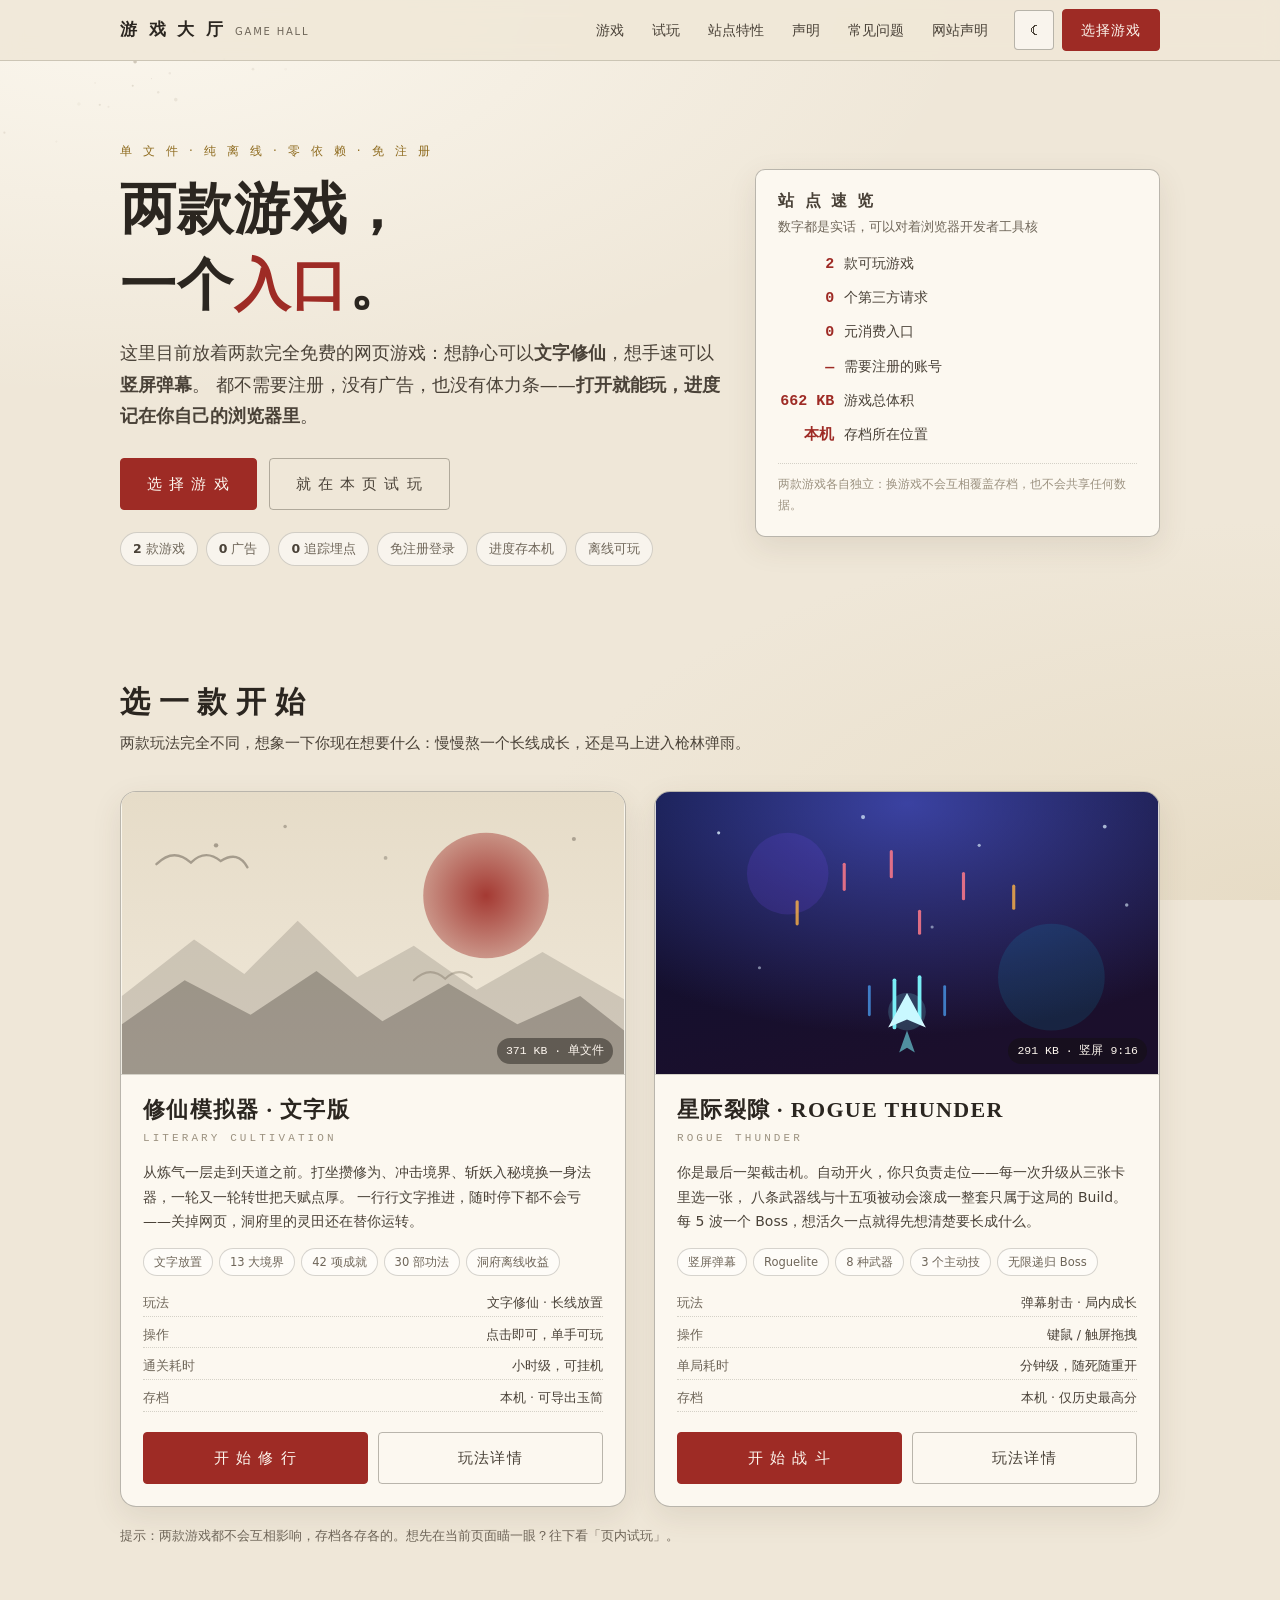
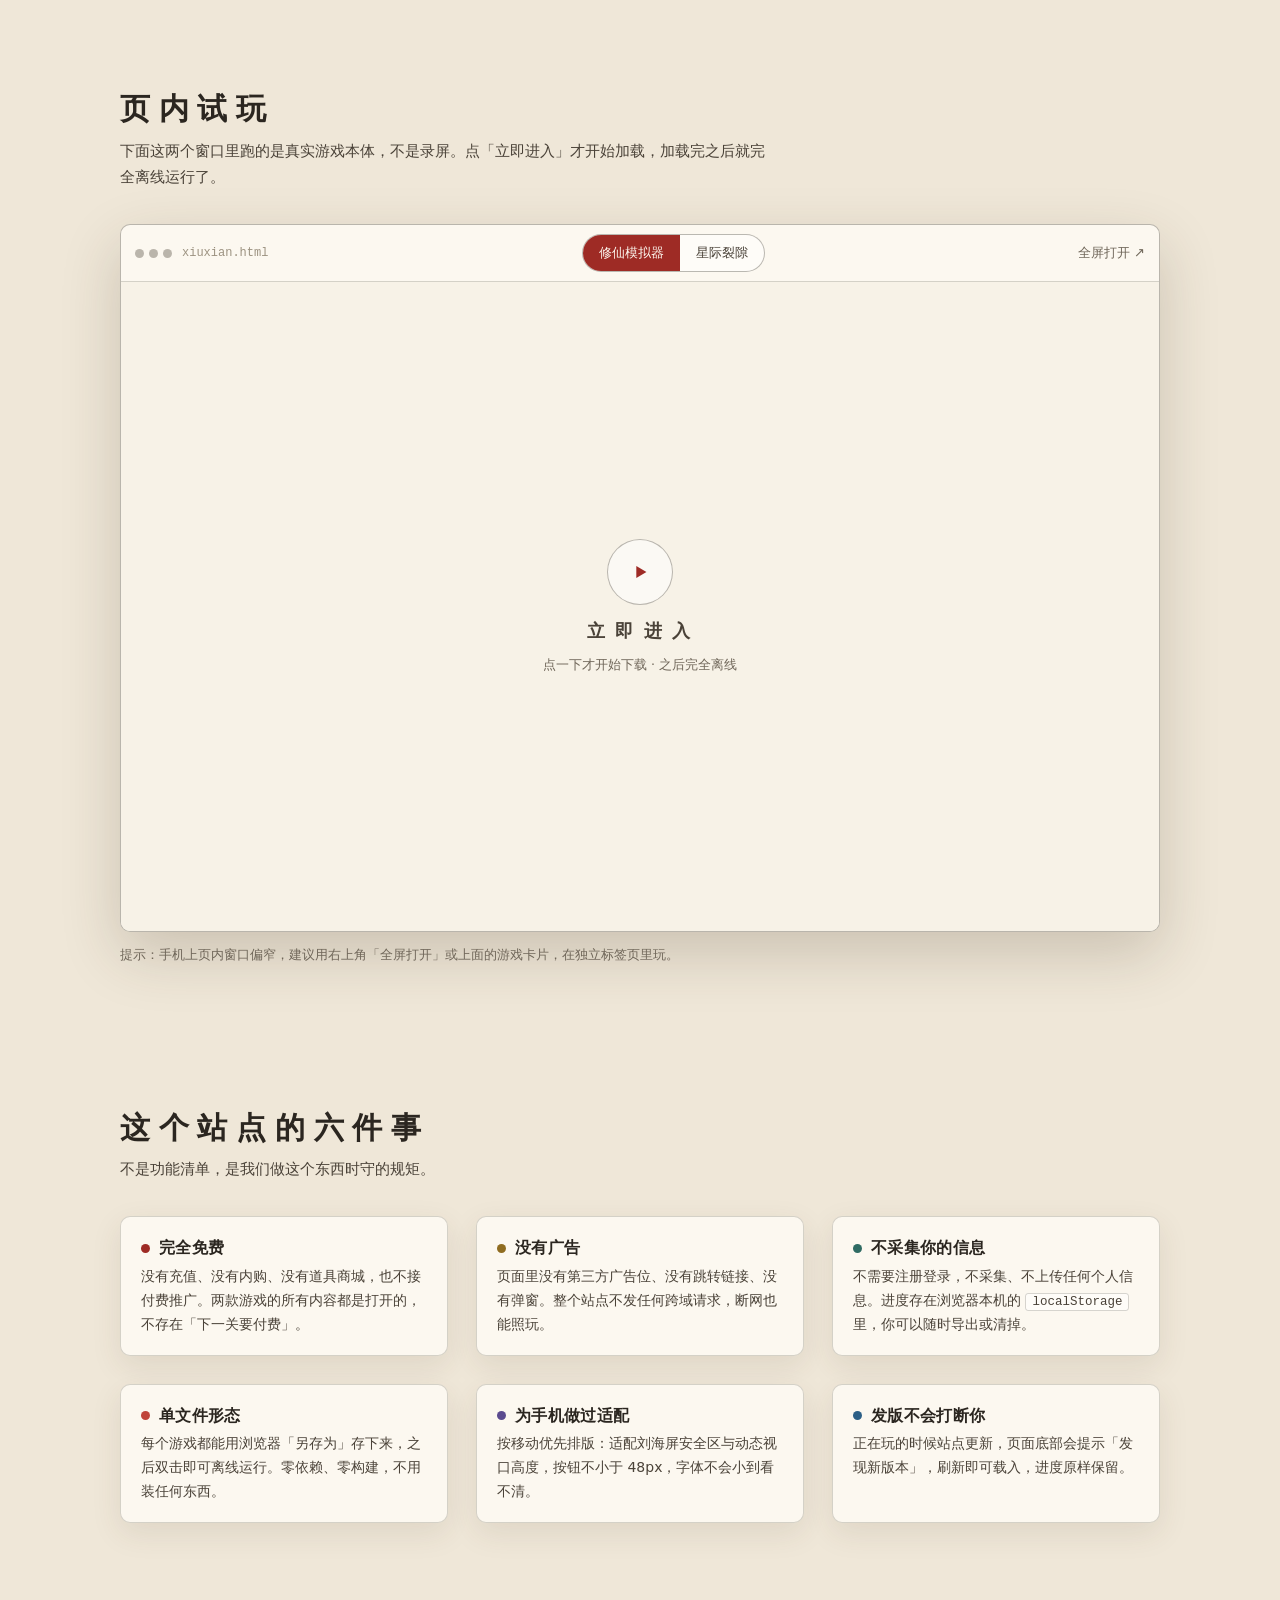
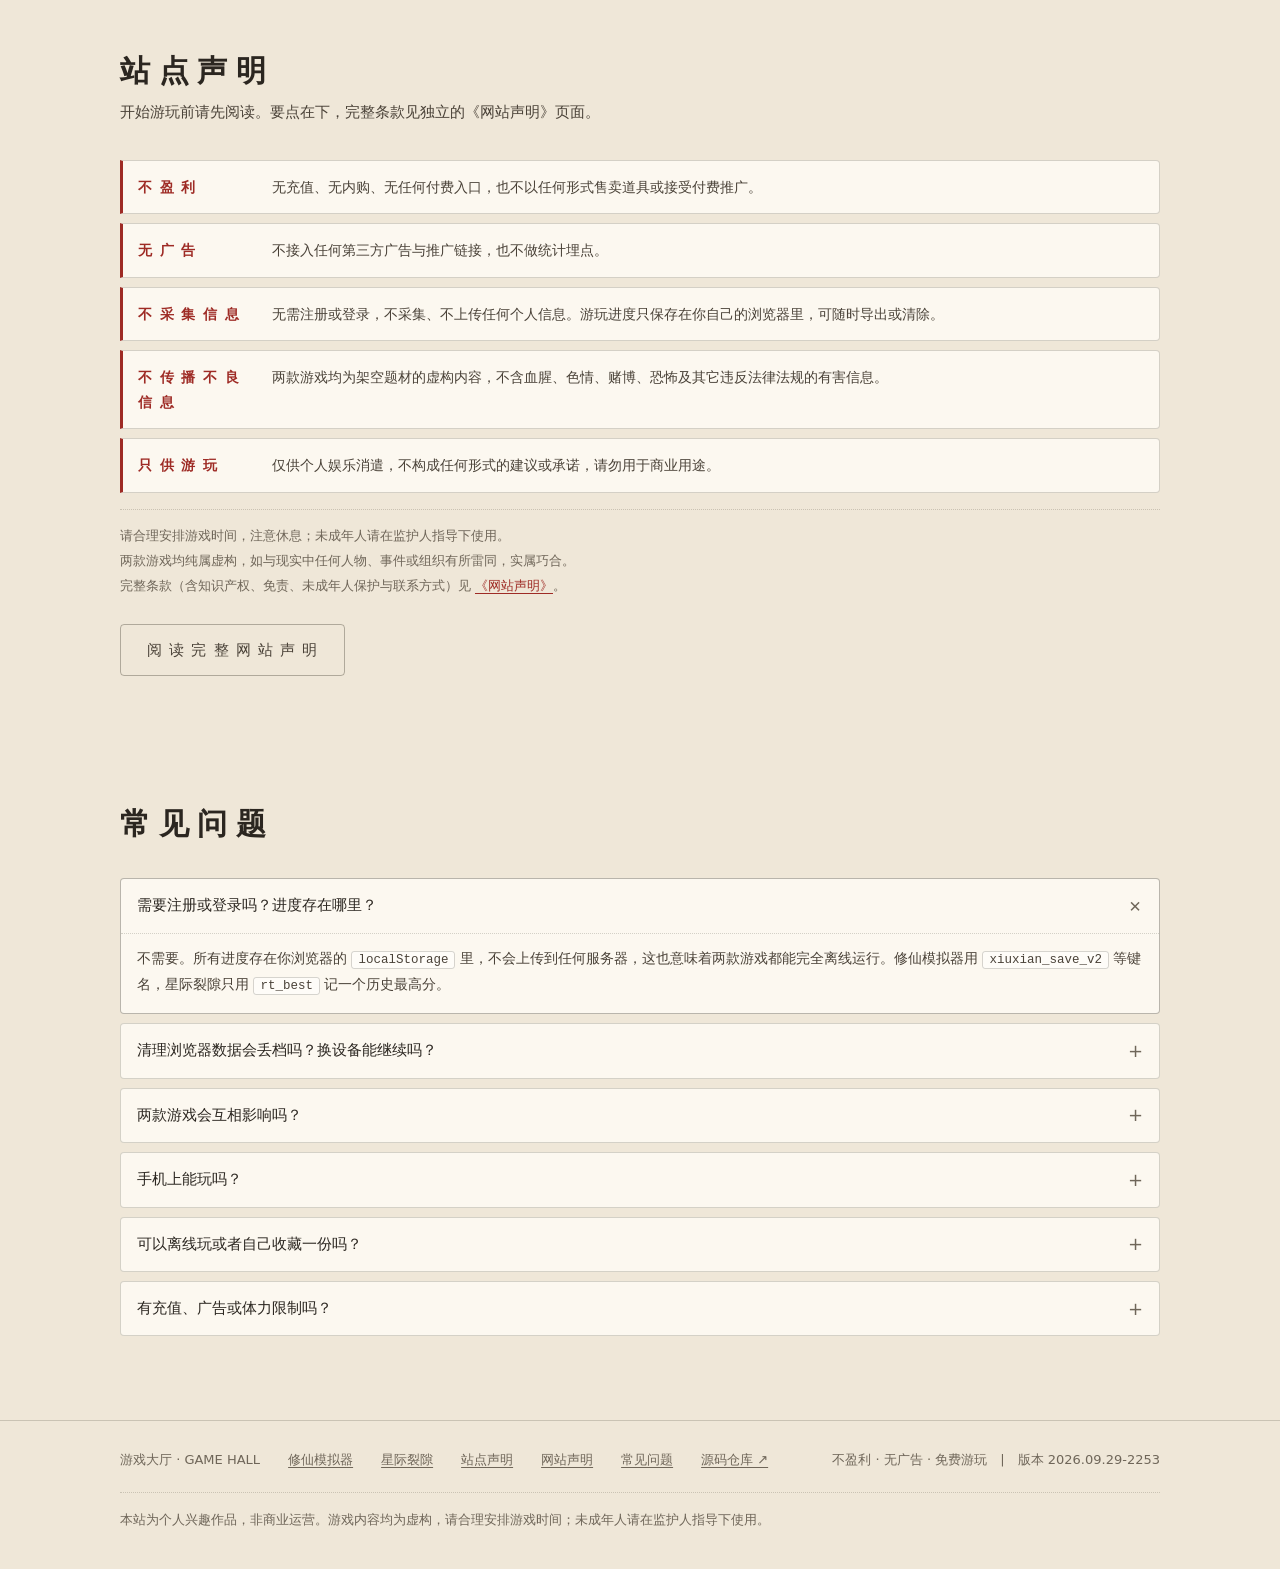
==== site/index.html @ 13178edc "feat(rogue): 元素觉醒系统 + 卡池扩至 54 张 + 19 种敌机 / 5 Boss 按《扩充设计文档-元素与内容扩容》实现全部升级方案。  元素系统（新增 js/elements.js" ====
<!DOCTYPE html>
<html lang="zh-CN" data-theme="light">
<head>
<meta charset="UTF-8">
<meta name="viewport" content="width=device-width, initial-scale=1, viewport-fit=cover">
<title>游戏大厅 · 修仙模拟器 与 星际裂隙 | 免费离线网页游戏</title>
<meta name="description" content="两款零依赖、纯离线的网页游戏，打开即玩：文字修仙《修仙模拟器》与竖屏弹幕 Roguelite《星际裂隙》。免注册、无广告、无追踪，进度只存在你自己浏览器里。">
<meta name="keywords" content="网页游戏,离线游戏,免费游戏,文字修仙,修仙模拟器,弹幕射击,Roguelite,星际裂隙,游戏大厅">
<meta name="author" content="游戏大厅">
<meta name="theme-color" content="#efe7d8" media="(prefers-color-scheme: light)">
<meta name="theme-color" content="#101018" media="(prefers-color-scheme: dark)">
<meta name="color-scheme" content="light dark">
<link rel="canonical" href="https://xiuxianmoni.me/">
<meta property="og:type" content="website">
<meta property="og:site_name" content="游戏大厅">
<meta property="og:title" content="游戏大厅 · 两款免费离线网页游戏">
<meta property="og:description" content="文字修仙《修仙模拟器》+ 竖屏弹幕 Roguelite《星际裂隙》。免注册、无广告、无追踪，进度存在本机。">
<meta property="og:url" content="https://xiuxianmoni.me/">
<meta property="og:locale" content="zh_CN">
<!-- og:image 暂未设置：指向不存在的文件会让分享卡片渲染成空白图，不如不设。
     补法：放一张 1200×630 的 assets/og.png，再按「网站声明」页脚的联系方式所述的规范加回
     og:image / og:image:width / og:image:height / twitter:image 四行。 -->
<meta name="twitter:card" content="summary">
<meta name="twitter:title" content="游戏大厅 · 两款免费离线网页游戏">
<meta name="twitter:description" content="文字修仙 + 竖屏弹幕 Roguelite，免注册、无广告、无追踪，打开即玩。">
<link rel="icon" href="data:image/svg+xml,%3Csvg xmlns='http://www.w3.org/2000/svg' viewBox='0 0 32 32'%3E%3Crect width='32' height='32' rx='6' fill='%239e2b25'/%3E%3Ctext x='16' y='23' font-size='19' text-anchor='middle' fill='%23fdf6ee' font-family='serif'%3E%E6%88%8F%3C/text%3E%3C/svg%3E">
<script type="application/ld+json">
{"@context":"https://schema.org","@type":"ItemList","name":"游戏大厅","url":"https://xiuxianmoni.me/","description":"两款零依赖纯离线的免费网页游戏","itemListElement":[{"@type":"ListItem","position":1,"item":{"@type":"VideoGame","name":"修仙模拟器 · 文字版","url":"https://xiuxianmoni.me/xiuxian.html","genre":["文字游戏","放置游戏","角色扮演"],"gamePlatform":["Web","Mobile Web"],"applicationCategory":"Game","operatingSystem":"任意支持现代浏览器的系统","inLanguage":"zh-CN","offers":{"@type":"Offer","price":"0","priceCurrency":"CNY"},"numberOfPlayers":{"@type":"QuantitativeValue","value":1}}},{"@type":"ListItem","position":2,"item":{"@type":"VideoGame","name":"星际裂隙 · ROGUE THUNDER","url":"https://xiuxianmoni.me/rogue/","genre":["弹幕射击","Roguelite"],"gamePlatform":["Web","Mobile Web"],"applicationCategory":"Game","operatingSystem":"任意支持现代浏览器的系统","inLanguage":"zh-CN","offers":{"@type":"Offer","price":"0","priceCurrency":"CNY"},"numberOfPlayers":{"@type":"QuantitativeValue","value":1}}}]}
</script>
<link rel="stylesheet" href="assets/site.css">
<script>
/* 首帧前定主题，避免浅色页面先闪一下深色 */
(function(){var d=document.documentElement;
try{var t=localStorage.getItem('site_theme_v1');
if(t!=='light'&&t!=='dark'){t=(window.matchMedia&&matchMedia('(prefers-color-scheme: dark)').matches)?'dark':'light';}
d.setAttribute('data-theme',t);}catch(e){d.setAttribute('data-theme','light');}})();
</script>
</head>
<body data-ver="version.json">
<a class="skip" href="#main">跳到主要内容</a>
<canvas id="sky" aria-hidden="true"></canvas>

<header class="hdr">
  <div class="wrap hdr-in">
    <a class="logo" href="./" aria-label="游戏大厅 首页">
      <b>游 戏 大 厅</b><i>GAME HALL</i>
    </a>
    <nav class="nav" aria-label="页面导航">
      <a href="#games">游戏</a>
      <a href="#try">试玩</a>
      <a href="#features">站点特性</a>
      <a href="#notice">声明</a>
      <a href="#faq">常见问题</a>
      <a href="notice.html">网站声明</a>
    </nav>
    <div class="hdr-act">
      <button class="icon-btn" id="themeBtn" type="button" aria-label="切换明暗主题" title="切换明暗主题">☾</button>
      <a class="btn primary" href="#games">选择游戏</a>
    </div>
  </div>
</header>

<main id="main">

  <!-- ==================== 首屏 ==================== -->
  <section class="hero">
    <div class="wrap hero-grid">
      <div>
        <p class="eyebrow">单 文 件 · 纯 离 线 · 零 依 赖 · 免 注 册</p>
        <h1>两款游戏，<br>一个<em>入口</em>。</h1>
        <p class="lead">
          这里目前放着两款完全免费的网页游戏：想静心可以<strong>文字修仙</strong>，想手速可以<strong>竖屏弹幕</strong>。
          都不需要注册，没有广告，也没有体力条——<strong>打开就能玩，进度记在你自己的浏览器里</strong>。
        </p>
        <div class="cta">
          <a class="btn primary" href="#games">选 择 游 戏</a>
          <a class="btn ghost" href="#try">就 在 本 页 试 玩</a>
        </div>
        <ul class="chips">
          <li><b>2</b> 款游戏</li>
          <li><b>0</b> 广告</li>
          <li><b>0</b> 追踪埋点</li>
          <li>免注册登录</li>
          <li>进度存本机</li>
          <li>离线可玩</li>
        </ul>
      </div>

      <aside class="statbox" aria-label="站点速览">
        <h2>站 点 速 览</h2>
        <p class="sub">数字都是实话，可以对着浏览器开发者工具核</p>
        <ul class="stat-list">
          <li><b>2</b><span>款可玩游戏</span></li>
          <li><b>0</b><span>个第三方请求</span></li>
          <li><b>0</b><span>元消费入口</span></li>
          <li><b>—</b><span>需要注册的账号</span></li>
          <li><b id="statBytes">662 KB</b><span>游戏总体积</span></li>
          <li><b>本机</b><span>存档所在位置</span></li>
        </ul>
        <p class="foot">两款游戏各自独立：换游戏不会互相覆盖存档，也不会共享任何数据。</p>
      </aside>
    </div>
  </section>

  <!-- ==================== 游戏选择 ==================== -->
  <section id="games">
    <div class="wrap">
      <div class="sec-h rv">
        <h2>选 一 款 开 始</h2>
        <p>两款玩法完全不同，想象一下你现在想要什么：慢慢熬一个长线成长，还是马上进入枪林弹雨。</p>
      </div>

      <div class="grid games">
        <!-- 修仙模拟器 -->
        <article class="gcard rv">
          <div class="gcover">
            <svg viewBox="0 0 320 180" role="img" aria-label="修仙模拟器封面：朱红圆月下的层叠山峦与流云">
              <defs>
                <linearGradient id="cvA" x1="0" y1="0" x2="0" y2="1">
                  <stop offset="0" stop-color="var(--bg3)"/><stop offset="1" stop-color="var(--bg)"/>
                </linearGradient>
                <radialGradient id="cvAmoon" cx="50%" cy="50%" r="50%">
                  <stop offset="0" stop-color="var(--zhu)" stop-opacity=".92"/>
                  <stop offset="1" stop-color="var(--zhu)" stop-opacity=".42"/>
                </radialGradient>
              </defs>
              <rect width="320" height="180" fill="url(#cvA)"/>
              <circle cx="232" cy="66" r="40" fill="url(#cvAmoon)"/>
              <circle cx="60" cy="34" r="1.4" fill="var(--ink3)" opacity=".55"/>
              <circle cx="104" cy="22" r="1.1" fill="var(--ink3)" opacity=".45"/>
              <circle cx="168" cy="42" r="1.2" fill="var(--ink3)" opacity=".4"/>
              <circle cx="288" cy="30" r="1.3" fill="var(--ink3)" opacity=".5"/>
              <path d="M22 46 q11 -11 22 -1 q9 -9 19 -1 q11 -7 17 4" fill="none"
                    stroke="var(--ink3)" stroke-width="1.5" stroke-linecap="round" opacity=".55"/>
              <path d="M186 120 q10 -10 20 -1 q8 -8 17 -1" fill="none"
                    stroke="var(--ink4)" stroke-width="1.3" stroke-linecap="round" opacity=".5"/>
              <path d="M0 130 L46 94 L78 116 L112 82 L150 118 L186 98 L226 126 L268 102 L320 132 L320 180 L0 180 Z"
                    fill="var(--ink)" opacity=".16"/>
              <path d="M0 148 L40 120 L82 142 L124 114 L166 146 L208 122 L252 148 L292 130 L320 152 L320 180 L0 180 Z"
                    fill="var(--ink)" opacity=".3"/>
            </svg>
            <span class="badge" data-last hidden>上次游玩</span>
            <span class="meta" id="sizeXiuxian">371 KB · 单文件</span>
          </div>
          <div class="gbody">
            <h3>修仙模拟器 · 文字版</h3>
            <p class="sub-en">LITERARY CULTIVATION</p>
            <p class="desc">
              从炼气一层走到天道之前。打坐攒修为、冲击境界、斩妖入秘境换一身法器，一轮又一轮转世把天赋点厚。
              一行行文字推进，随时停下都不会亏——关掉网页，洞府里的灵田还在替你运转。
            </p>
            <ul class="gtags">
              <li>文字放置</li><li>13 大境界</li><li>42 项成就</li><li>30 部功法</li><li>洞府离线收益</li>
            </ul>
            <div class="gfacts">
              <div><span>玩法</span><b>文字修仙 · 长线放置</b></div>
              <div><span>操作</span><b>点击即可，单手可玩</b></div>
              <div><span>通关耗时</span><b>小时级，可挂机</b></div>
              <div><span>存档</span><b>本机 · 可导出玉简</b></div>
            </div>
            <div class="gacts">
              <a class="btn primary" href="xiuxian.html" data-game="xiuxian">开 始 修 行</a>
              <a class="btn ghost" href="xiuxian-info.html">玩法详情</a>
            </div>
          </div>
        </article>

        <!-- 星际裂隙 -->
        <article class="gcard rv">
          <div class="gcover">
            <svg viewBox="0 0 320 180" role="img" aria-label="星际裂隙封面：深空中自动驾驶的战机与交错弹幕">
              <defs>
                <linearGradient id="cvB" x1="0" y1="0" x2="0.4" y2="1">
                  <stop offset="0" stop-color="#0b1030"/><stop offset="1" stop-color="#1b0f2c"/>
                </linearGradient>
                <radialGradient id="cvBn" cx="50%" cy="4%" r="82%">
                  <stop offset="0" stop-color="#5f6bff" stop-opacity=".55"/>
                  <stop offset="1" stop-color="#5f6bff" stop-opacity="0"/>
                </radialGradient>
              </defs>
              <rect width="320" height="180" fill="url(#cvB)"/>
              <rect width="320" height="180" fill="url(#cvBn)"/>
              <circle cx="84" cy="52" r="26" fill="#7c4dff" opacity=".16"/>
              <circle cx="252" cy="118" r="34" fill="#00e0ff" opacity=".10"/>
              <circle cx="40" cy="26" r="1" fill="#dff2ff" opacity=".8"/>
              <circle cx="132" cy="16" r="1.3" fill="#dff2ff" opacity=".7"/>
              <circle cx="206" cy="34" r="1" fill="#dff2ff" opacity=".65"/>
              <circle cx="286" cy="22" r="1.2" fill="#dff2ff" opacity=".7"/>
              <circle cx="176" cy="86" r="1" fill="#dff2ff" opacity=".5"/>
              <circle cx="300" cy="72" r="1.1" fill="#dff2ff" opacity=".6"/>
              <circle cx="66" cy="112" r="1" fill="#dff2ff" opacity=".5"/>
              <!-- 敌弹：暖色（粉 / 橙），与玩家冷色弹道刻意分离 -->
              <g stroke="#ff7a8a" stroke-width="2" stroke-linecap="round" opacity=".85">
                <line x1="120" y1="46" x2="120" y2="62"/><line x1="150" y1="38" x2="150" y2="54"/>
                <line x1="196" y1="52" x2="196" y2="68"/><line x1="168" y1="76" x2="168" y2="90"/>
              </g>
              <g stroke="#ffb347" stroke-width="2" stroke-linecap="round" opacity=".8">
                <line x1="90" y1="70" x2="90" y2="84"/><line x1="228" y1="60" x2="228" y2="74"/>
              </g>
              <!-- 玩家弹道：冷色（青 / 蓝） -->
              <g stroke="#7ef9ff" stroke-width="2.4" stroke-linecap="round" opacity=".95">
                <line x1="152" y1="120" x2="152" y2="150"/><line x1="168" y1="118" x2="168" y2="146"/>
              </g>
              <g stroke="#4ea8ff" stroke-width="1.8" stroke-linecap="round" opacity=".7">
                <line x1="136" y1="124" x2="136" y2="142"/><line x1="184" y1="124" x2="184" y2="142"/>
              </g>
              <!-- 玩家舰体 -->
              <path d="M160 128 L172 150 L160 145 L148 150 Z" fill="#d9f7ff"/>
              <circle cx="160" cy="140" r="12" fill="#7ef9ff" opacity=".18"/>
              <path d="M160 152 L165 166 L160 163 L155 166 Z" fill="#7ef9ff" opacity=".55"/>
            </svg>
            <span class="badge" data-last hidden>上次游玩</span>
            <span class="meta" id="sizeRogue">291 KB · 竖屏 9:16</span>
          </div>
          <div class="gbody">
            <h3>星际裂隙 · ROGUE THUNDER</h3>
            <p class="sub-en">ROGUE THUNDER</p>
            <p class="desc">
              你是最后一架截击机。自动开火，你只负责走位——每一次升级从三张卡里选一张，
              八条武器线与十五项被动会滚成一整套只属于这局的 Build。每 5 波一个 Boss，想活久一点就得先想清楚要长成什么。
            </p>
            <ul class="gtags">
              <li>竖屏弹幕</li><li>Roguelite</li><li>8 种武器</li><li>3 个主动技</li><li>无限递归 Boss</li>
            </ul>
            <div class="gfacts">
              <div><span>玩法</span><b>弹幕射击 · 局内成长</b></div>
              <div><span>操作</span><b>键鼠 / 触屏拖拽</b></div>
              <div><span>单局耗时</span><b>分钟级，随死随重开</b></div>
              <div><span>存档</span><b>本机 · 仅历史最高分</b></div>
            </div>
            <div class="gacts">
              <a class="btn primary" href="rogue/" data-game="rogue">开 始 战 斗</a>
              <a class="btn ghost" href="rogue-info.html">玩法详情</a>
            </div>
          </div>
        </article>
      </div>

      <p class="muted rv" style="font-size:13px;margin-top:18px">
        提示：两款游戏都不会互相影响，存档各存各的。想先在当前页面瞄一眼？往下看「页内试玩」。
      </p>
    </div>
  </section>

  <!-- ==================== 页内试玩 ==================== -->
  <section id="try">
    <div class="wrap">
      <div class="sec-h rv">
        <h2>页 内 试 玩</h2>
        <p>下面这两个窗口里跑的是真实游戏本体，不是录屏。点「立即进入」才开始加载，加载完之后就完全离线运行了。</p>
      </div>
      <div class="try rv">
        <div class="try-bar">
          <span class="dots" aria-hidden="true"><i></i><i></i><i></i></span>
          <span class="url" id="tryUrl">xiuxian.html</span>
          <span class="seg" role="group" aria-label="切换要在本页试玩的游戏">
            <button type="button" data-try="xiuxian" aria-pressed="true">修仙模拟器</button>
            <button type="button" data-try="rogue" aria-pressed="false">星际裂隙</button>
          </span>
          <a class="muted push" id="tryFull" style="text-decoration:none" href="xiuxian.html" target="_blank" rel="noopener">全屏打开 ↗</a>
        </div>
        <div class="stage">
          <button class="poster" id="poster" type="button" aria-label="在本页加载游戏">
            <span class="ring" aria-hidden="true">
              <svg width="22" height="22" viewBox="0 0 24 24" fill="currentColor" aria-hidden="true"><path d="M8 5.5v13l11-6.5-11-6.5Z"/></svg>
            </span>
            <strong>立 即 进 入</strong>
            <span>点一下才开始下载 · 之后完全离线</span>
          </button>
        </div>
      </div>
      <p class="muted" style="font-size:13px;margin-top:12px">
        提示：手机上页内窗口偏窄，建议用右上角「全屏打开」或上面的游戏卡片，在独立标签页里玩。
      </p>
    </div>
  </section>

  <!-- ==================== 站点特性 ==================== -->
  <section id="features">
    <div class="wrap">
      <div class="sec-h rv">
        <h2>这 个 站 点 的 六 件 事</h2>
        <p>不是功能清单，是我们做这个东西时守的规矩。</p>
      </div>
      <div class="grid feats">
        <article class="card rv">
          <h3><span class="dot" aria-hidden="true"></span>完全免费</h3>
          <p>没有充值、没有内购、没有道具商城，也不接付费推广。两款游戏的所有内容都是打开的，不存在「下一关要付费」。</p>
        </article>
        <article class="card rv">
          <h3><span class="dot d2" aria-hidden="true"></span>没有广告</h3>
          <p>页面里没有第三方广告位、没有跳转链接、没有弹窗。整个站点不发任何跨域请求，断网也能照玩。</p>
        </article>
        <article class="card rv">
          <h3><span class="dot d3" aria-hidden="true"></span>不采集你的信息</h3>
          <p>不需要注册登录，不采集、不上传任何个人信息。进度存在浏览器本机的 <code>localStorage</code> 里，你可以随时导出或清掉。</p>
        </article>
        <article class="card rv">
          <h3><span class="dot d4" aria-hidden="true"></span>单文件形态</h3>
          <p>每个游戏都能用浏览器「另存为」存下来，之后双击即可离线运行。零依赖、零构建，不用装任何东西。</p>
        </article>
        <article class="card rv">
          <h3><span class="dot d5" aria-hidden="true"></span>为手机做过适配</h3>
          <p>按移动优先排版：适配刘海屏安全区与动态视口高度，按钮不小于 48px，字体不会小到看不清。</p>
        </article>
        <article class="card rv">
          <h3><span class="dot d6" aria-hidden="true"></span>发版不会打断你</h3>
          <p>正在玩的时候站点更新，页面底部会提示「发现新版本」，刷新即可载入，进度原样保留。</p>
        </article>
      </div>
    </div>
  </section>

  <!-- ==================== 声明摘要 ==================== -->
  <section id="notice">
    <div class="wrap">
      <div class="sec-h rv">
        <h2>站 点 声 明</h2>
        <p>开始游玩前请先阅读。要点在下，完整条款见独立的《网站声明》页面。</p>
      </div>
      <ul class="promise rv">
        <li><b>不 盈 利</b><span>无充值、无内购、无任何付费入口，也不以任何形式售卖道具或接受付费推广。</span></li>
        <li><b>无 广 告</b><span>不接入任何第三方广告与推广链接，也不做统计埋点。</span></li>
        <li><b>不 采 集 信 息</b><span>无需注册或登录，不采集、不上传任何个人信息。游玩进度只保存在你自己的浏览器里，可随时导出或清除。</span></li>
        <li><b>不 传 播 不 良 信 息</b><span>两款游戏均为架空题材的虚构内容，不含血腥、色情、赌博、恐怖及其它违反法律法规的有害信息。</span></li>
        <li><b>只 供 游 玩</b><span>仅供个人娱乐消遣，不构成任何形式的建议或承诺，请勿用于商业用途。</span></li>
      </ul>
      <p class="fineprint rv">
        请合理安排游戏时间，注意休息；未成年人请在监护人指导下使用。<br>
        两款游戏均纯属虚构，如与现实中任何人物、事件或组织有所雷同，实属巧合。<br>
        完整条款（含知识产权、免责、未成年人保护与联系方式）见 <a href="notice.html">《网站声明》</a>。
      </p>
      <div class="cta rv">
        <a class="btn ghost" href="notice.html">阅 读 完 整 网 站 声 明</a>
      </div>
    </div>
  </section>

  <!-- ==================== FAQ ==================== -->
  <section id="faq">
    <div class="wrap">
      <div class="sec-h rv">
        <h2>常 见 问 题</h2>
      </div>
      <div class="faq rv">
        <details open>
          <summary>需要注册或登录吗？进度存在哪里？</summary>
          <div class="ans">
            <p>不需要。所有进度存在你浏览器的 <code>localStorage</code> 里，不会上传到任何服务器，这也意味着两款游戏都能完全离线运行。修仙模拟器用 <code>xiuxian_save_v2</code> 等键名，星际裂隙只用 <code>rt_best</code> 记一个历史最高分。</p>
          </div>
        </details>
        <details>
          <summary>清理浏览器数据会丢档吗？换设备能继续吗？</summary>
          <div class="ans">
            <p>会丢。清理站点数据、使用无痕模式或换浏览器都会丢档。修仙模拟器顶栏的「存 档」面板提供 3 枚玉简与存档码／存档文件的导出导入，换设备时导出再导入即可；星际裂隙是局内成长玩法，只留一个最高分，重开不影响体验。</p>
            <p>建议每玩到一个大境界就顺手导出一次存档文件。</p>
          </div>
        </details>
        <details>
          <summary>两款游戏会互相影响吗？</summary>
          <div class="ans">
            <p>不会。它们是两个独立的单文件程序，各自用自己的存储键，也各自有自己的更新节奏。在大厅里换着玩不会覆盖任何一边的数据。</p>
          </div>
        </details>
        <details>
          <summary>手机上能玩吗？</summary>
          <div class="ans">
            <p>能。修仙模拟器窄屏下会把页签变成底部导航栏、弹层改为底部弹出，并适配了刘海屏安全区；星际裂隙本身是 9:16 竖屏弹幕游戏，支持触屏拖拽操控，手机是它的主场。</p>
          </div>
        </details>
        <details>
          <summary>可以离线玩或者自己收藏一份吗？</summary>
          <div class="ans">
            <p>可以。修仙模拟器是一个零依赖的单文件 HTML，用浏览器「另存为」保存后双击即可运行；星际裂隙是标准的静态页面，把整个 <code>rogue</code> 目录存到本地、用浏览器打开其中的 <code>index.html</code> 也能玩。两者的体积见上方卡片，都不超过半兆。存档跟着浏览器走，同源打开才会延续。</p>
          </div>
        </details>
        <details>
          <summary>有充值、广告或体力限制吗？</summary>
          <div class="ans">
            <p>都没有。没有充值入口、没有广告、没有体力条，也不做任何埋点统计。页面本身不发任何第三方请求。完整条款见<a href="notice.html">《网站声明》</a>。</p>
          </div>
        </details>
      </div>
    </div>
  </section>
</main>

<footer>
  <div class="wrap foot-grid">
    <span>游戏大厅 · GAME HALL</span>
    <a href="xiuxian.html">修仙模拟器</a>
    <a href="rogue/">星际裂隙</a>
    <a href="#notice">站点声明</a>
    <a href="notice.html">网站声明</a>
    <a href="#faq">常见问题</a>
    <a href="https://github.com/shiyi7789/xiuxianmoni" target="_blank" rel="noopener">源码仓库 ↗</a>
    <span class="push muted">
      不盈利 · 无广告 · 免费游玩　|　版本 <span id="verText">2026.09.29-2253</span>
    </span>
    <div class="foot-note muted">
      <p>本站为个人兴趣作品，非商业运营。游戏内容均为虚构，请合理安排游戏时间；未成年人请在监护人指导下使用。</p>
    </div>
  </div>
</footer>

<div class="upd" id="updBar" hidden role="status" aria-live="polite">
  <span>发现新版本 <b id="updVer"></b>，刷新即可载入（进度不会丢）</span>
  <button type="button" id="updBtn">刷 新</button>
</div>

<script src="assets/site.js"></script>
</body>
</html>
---- site/assets/site.css ----
/* ============================================================
 * 游戏站 · 共享样式（大厅 / 玩法详情 / 网站声明 三页共用）
 * ------------------------------------------------------------
 * 分层纪律：
 *   1) 令牌层   —— 所有颜色、间距、圆角、阴影都走 var()，组件里不出现裸色值
 *   2) 基础层   —— 排版、焦点、滚动、跳转链接
 *   3) 组件层   —— 按钮 / 卡片 / 导航 / 页脚 / 弹条
 *   4) 版式层   —— 大厅、详情、声明三种版式各自的骨架
 * 新增组件请复用令牌，不要在组件里写 #hex。
 * ============================================================ */

/* ---------- 1. 令牌 ---------- */
:root{
  --bg:#efe7d8; --bg2:#f7f2e7; --bg3:#e6dcc8;
  --surface:rgba(255,253,247,.78); --surface2:rgba(255,255,255,.55);
  --ink:#2b2620; --ink2:#4a4238; --ink3:#6f6659; --ink4:#9c9280;
  --line:rgba(58,50,38,.20); --line2:rgba(58,50,38,.34);
  --zhu:#9e2b25; --zhu2:#c0453a; --jin:#8f6c20; --qing:#2f6b63;
  --zi:#5b4b8f; --zi2:#7a67c4; --cang:#2c5f86; --cang2:#3f86b8;
  --on-accent:#fdf6ee;
  --glow:#fbf7ee; --glow2:#e7dcc6;
  --spot:rgba(158,43,37,.10);
  --star:rgba(90,68,40,.55);
  --scrim:rgba(20,16,12,.44);
  --shadow:0 10px 30px rgba(80,62,38,.10);
  --shadow-lg:0 22px 60px rgba(60,45,25,.20);
  --sans:-apple-system,BlinkMacSystemFont,"PingFang SC","HarmonyOS Sans SC","Noto Sans SC","Microsoft YaHei",system-ui,sans-serif;
  --serif:"Songti SC","Source Han Serif SC","Noto Serif SC","STSong","SimSun",serif;
  --mono:ui-monospace,SFMono-Regular,Consolas,monospace;
  --fs-sm:13px; --fs-base:15px;
  --h1:clamp(30px,7.4vw,56px); --h2:clamp(20px,4.4vw,30px); --h3:16px;
  --gap:clamp(16px,3.6vw,28px);
  --pad:clamp(16px,4.4vw,40px);
  --r:4px; --r-lg:10px; --r-xl:16px;
  --dur:.18s; --ease:cubic-bezier(.22,.61,.36,1);
  --maxw:1120px;
}
html[data-theme="dark"]{
  --bg:#101018; --bg2:#1a1a24; --bg3:#242430;
  --surface:rgba(32,32,44,.72); --surface2:rgba(255,255,255,.05);
  --ink:#e9e5dc; --ink2:#c4bfb4; --ink3:#948f85; --ink4:#6b665e;
  --line:rgba(233,229,220,.14); --line2:rgba(233,229,220,.26);
  --zhu:#e0654f; --zhu2:#ef7d66; --jin:#dcb04c; --qing:#57c0ac;
  --zi:#a08cf5; --zi2:#bcaaff; --cang:#63b3e6; --cang2:#8fd0ff;
  --on-accent:#151119;
  --glow:#1b1a26; --glow2:#141420;
  --spot:rgba(224,101,79,.16);
  --star:rgba(210,220,255,.62);
  --scrim:rgba(10,10,16,.52);
  --shadow:0 10px 30px rgba(0,0,0,.45);
  --shadow-lg:0 22px 60px rgba(0,0,0,.60);
}

/* ---------- 2. 基础 ---------- */
*,*::before,*::after{box-sizing:border-box}
html{-webkit-text-size-adjust:100%;scroll-behavior:smooth;color-scheme:light dark}
@media (prefers-reduced-motion:reduce){
  html{scroll-behavior:auto}
  *,*::before,*::after{animation-duration:.01ms!important;animation-iteration-count:1!important;transition-duration:.01ms!important}
}
body{
  margin:0;min-height:100dvh;color:var(--ink);background:var(--bg);
  font-family:var(--sans);font-size:var(--fs-base);line-height:1.75;
  -webkit-font-smoothing:antialiased;-webkit-tap-highlight-color:transparent;
  background-image:
    radial-gradient(120% 80% at 10% 0%,var(--glow) 0%,transparent 55%),
    radial-gradient(100% 70% at 100% 100%,var(--glow2) 0%,transparent 60%);
  background-attachment:fixed;
  padding-bottom:env(safe-area-inset-bottom);
}
h1,h2,h3,h4,.serif{font-family:var(--serif);font-weight:600;line-height:1.35;letter-spacing:.02em}
p{margin:0 0 1em}
a{color:var(--zhu);text-underline-offset:3px}
img,svg{max-width:100%;display:block}
:focus-visible{outline:2px solid var(--zhu);outline-offset:3px;border-radius:3px}
::selection{background:var(--spot)}
.skip{position:absolute;left:-9999px;top:0;z-index:100;padding:12px 20px;
  background:var(--zhu);color:var(--on-accent);text-decoration:none;border-radius:0 0 var(--r) 0}
.skip:focus{left:0}
.wrap{width:100%;max-width:var(--maxw);margin:0 auto;padding:0 var(--pad)}
.eyebrow{font-size:12px;letter-spacing:.3em;color:var(--jin);margin:0 0 10px}
.lead{font-size:clamp(15px,2.6vw,18px);color:var(--ink2);max-width:62ch}
.muted{color:var(--ink3)}
.sr{position:absolute;width:1px;height:1px;padding:0;margin:-1px;overflow:hidden;clip:rect(0,0,0,0);white-space:nowrap;border:0}
code{font-family:var(--mono);font-size:12.5px;padding:1px 6px;border-radius:3px;
  background:var(--surface2);border:1px solid var(--line);color:var(--ink2)}
kbd{font-family:var(--mono);font-size:12px;padding:2px 7px;border-radius:3px;color:var(--ink2);
  border:1px solid var(--line2);background:var(--surface2);box-shadow:0 1px 0 var(--line)}
.tnum{font-variant-numeric:tabular-nums}
.push{margin-left:auto}                 /* 把元素顶到行尾（导航 / 工具条里常用） */
.note{margin-top:12px;font-size:13px}   /* 区块下方的一行小字提示 */
.mt{margin-top:var(--gap)}              /* 同一区块里第二组网格的间距 */

/* 星空特效画布：纯装饰，不参与任何交互 */
#sky{position:fixed;inset:0;z-index:0;pointer-events:none;opacity:.75}
.hdr,main,footer,.upd{position:relative;z-index:1}

/* ---------- 3. 组件 ---------- */
.btn{
  display:inline-flex;align-items:center;justify-content:center;gap:8px;
  min-height:48px;padding:12px 26px;border-radius:var(--r);
  font-size:15px;font-family:inherit;letter-spacing:.08em;text-decoration:none;
  border:1px solid var(--line2);background:var(--surface2);color:var(--ink2);
  cursor:pointer;transition:transform var(--dur) var(--ease),border-color var(--dur),background var(--dur),color var(--dur);
}
.btn:hover{border-color:var(--zhu);color:var(--zhu);background:var(--bg2)}
.btn:active{transform:translateY(1px)}
.btn.primary{background:var(--zhu);border-color:var(--zhu);color:var(--on-accent)}
.btn.primary:hover{background:var(--zhu2);border-color:var(--zhu2);color:var(--on-accent)}
.btn.ghost{background:transparent}
.btn.sm{min-height:40px;padding:8px 18px;font-size:14px}
.btn.block{width:100%}
.btn[aria-disabled="true"]{opacity:.5;pointer-events:none}

.hdr{position:sticky;top:0;z-index:40;border-bottom:1px solid var(--line);
  background:var(--bg);
  background:color-mix(in srgb,var(--bg) 88%,transparent);backdrop-filter:saturate(1.3) blur(10px)}
.hdr-in{display:flex;align-items:center;gap:14px;min-height:60px}
.logo{display:flex;align-items:baseline;gap:8px;text-decoration:none;color:var(--ink);flex:0 0 auto}
.logo b{font-family:var(--serif);font-size:17px;letter-spacing:.22em;font-weight:600}
.logo i{font-style:normal;font-size:10px;letter-spacing:.18em;color:var(--ink3)}
.nav{display:flex;gap:4px;margin-left:auto;overflow-x:auto;scrollbar-width:none}
.nav::-webkit-scrollbar{display:none}
.nav a{padding:8px 12px;font-size:14px;color:var(--ink2);text-decoration:none;border-radius:var(--r);white-space:nowrap}
.nav a:hover{color:var(--zhu);background:var(--surface2)}
.hdr-act{display:flex;gap:8px;align-items:center;flex:0 0 auto}
.icon-btn{width:40px;height:40px;display:grid;place-items:center;border-radius:var(--r);
  border:1px solid var(--line2);background:var(--surface2);color:var(--ink2);cursor:pointer;font-size:16px}
.icon-btn:hover{border-color:var(--zhu);color:var(--zhu)}
.hdr .btn{min-height:40px;padding:8px 18px;font-size:14px}
@media (max-width:820px){ .nav{display:none} }

section{padding:clamp(30px,6vw,64px) 0}
.sec-h{max-width:68ch;margin:0 0 clamp(20px,4vw,34px)}
.sec-h h2{margin:0 0 8px;font-size:var(--h2)}
.sec-h p{margin:0;color:var(--ink2)}
.grid{display:grid;gap:var(--gap)}

.card{border:1px solid var(--line);border-radius:var(--r-lg);background:var(--surface);
  padding:20px 20px 18px;box-shadow:var(--shadow);transition:transform var(--dur) var(--ease),border-color var(--dur)}
.card:hover{transform:translateY(-2px);border-color:var(--line2)}
.card h3{margin:0 0 6px;font-size:var(--h3);display:flex;align-items:center;gap:9px}
.card p{margin:0;font-size:14px;color:var(--ink2);line-height:1.7}
.dot{width:9px;height:9px;border-radius:50%;flex:0 0 auto;background:var(--zhu)}
.d2{background:var(--jin)} .d3{background:var(--qing)} .d4{background:var(--zhu2)}
.d5{background:var(--zi)} .d6{background:var(--cang)} .d7{background:var(--ink3)}

.feats{grid-template-columns:repeat(auto-fit,minmax(240px,1fr))}
.chips{display:flex;flex-wrap:wrap;gap:8px;margin:22px 0 0;padding:0;list-style:none}
.chips li{font-size:12.5px;padding:5px 12px;border-radius:100px;
  border:1px solid var(--line);background:var(--surface2);color:var(--ink3)}
.chips li b{color:var(--ink2);font-variant-numeric:tabular-nums}
.keyline{margin:14px 0 0;display:grid;gap:6px;font-size:13px;color:var(--ink3)}
.keyline div{display:flex;justify-content:space-between;gap:12px;border-bottom:1px dotted var(--line);padding:3px 0}
.keyline b{color:var(--ink2);font-variant-numeric:tabular-nums;text-align:right}

details{border:1px solid var(--line);border-radius:var(--r);background:var(--surface);overflow:hidden}
details[open]{border-color:var(--line2)}
summary{padding:14px 42px 14px 16px;cursor:pointer;font-size:14.5px;color:var(--ink);
  position:relative;list-style:none;min-height:48px;display:flex;align-items:center}
summary::-webkit-details-marker{display:none}
summary::after{content:"+";position:absolute;right:16px;top:50%;transform:translateY(-50%);
  font-size:18px;color:var(--ink3);transition:transform var(--dur) var(--ease)}
details[open] summary::after{transform:translateY(-50%) rotate(45deg)}
summary:hover{background:var(--surface2);color:var(--zhu)}
.ans{padding:12px 16px 16px;font-size:14px;color:var(--ink2);border-top:1px dotted var(--line)}
.ans p:last-child{margin-bottom:0}
.faq{display:grid;gap:9px}

footer{border-top:1px solid var(--line);padding:28px 0 40px;margin-top:20px;font-size:13px;color:var(--ink3)}
.foot-grid{display:flex;flex-wrap:wrap;gap:14px 28px;align-items:center}
.foot-grid a{color:var(--ink3)}
.foot-grid a:hover{color:var(--zhu)}
.foot-note{flex:1 1 100%;font-size:12.5px;line-height:2;border-top:1px dotted var(--line);padding-top:14px;margin-top:6px}
.foot-note p{margin:0}

.upd{position:fixed;left:50%;bottom:max(16px,env(safe-area-inset-bottom));
  transform:translateX(-50%);z-index:60;display:flex;align-items:center;gap:14px;
  max-width:calc(100% - 24px);padding:11px 12px 11px 20px;border-radius:100px;
  border:1px solid var(--line2);background:var(--surface);box-shadow:var(--shadow-lg);
  backdrop-filter:blur(10px);font-size:13.5px;color:var(--ink2)}
.upd[hidden]{display:none}
.upd b{color:var(--zhu)}
.upd button{min-height:34px;padding:6px 16px;border-radius:100px;font-size:13px;font-family:inherit;
  border:1px solid var(--zhu);background:var(--zhu);color:var(--on-accent);cursor:pointer;white-space:nowrap}
.upd button:hover{background:var(--zhu2);border-color:var(--zhu2)}
@media (max-width:520px){ .upd{left:12px;right:12px;transform:none;max-width:none;justify-content:space-between} }

/* 滚动入场：默认全部可见；只有 JS 真正接手（html.rv-on）时才收起，
   这样 site.js 万一加载失败，内容也绝不会被永久藏住。
   注意本类只用在首屏以下的元素上（首屏永不隐藏），所以不会产生入场闪烁。 */
html.rv-on .rv{opacity:0;transform:translateY(14px)}
html.rv-on .rv.in{opacity:1;transform:none;transition:opacity .5s var(--ease),transform .5s var(--ease)}

/* ---------- 4a. 版式 · 大厅 ---------- */
.hero{padding:clamp(34px,7vw,80px) 0 clamp(24px,5vw,52px)}
.hero h1{margin:0 0 14px;font-size:var(--h1)}
.hero h1 em{font-style:normal;color:var(--zhu)}
.hero-grid{display:grid;gap:var(--gap);align-items:center}
@media (min-width:960px){ .hero-grid{grid-template-columns:1.2fr .8fr} }
.cta{display:flex;flex-wrap:wrap;gap:12px;margin:26px 0 0}

/* 站点状态牌 */
.statbox{border:1px solid var(--line2);border-radius:var(--r-lg);background:var(--surface);
  box-shadow:var(--shadow);padding:20px 22px}
.statbox h2{margin:0 0 4px;font-size:var(--h3);letter-spacing:.2em;color:var(--ink2)}
.statbox .sub{font-size:12.5px;color:var(--ink3);margin:0 0 14px}
.stat-list{margin:0;padding:0;list-style:none;display:grid;gap:8px}
.stat-list li{display:flex;align-items:baseline;gap:10px;font-size:13.5px;color:var(--ink2)}
.stat-list li b{font-family:var(--mono);font-size:15px;color:var(--zhu);min-width:56px;text-align:right;
  font-variant-numeric:tabular-nums}
.statbox .foot{margin:14px 0 0;font-size:12px;color:var(--ink4);border-top:1px dotted var(--line);padding-top:10px}

.games{grid-template-columns:repeat(auto-fit,minmax(300px,1fr))}
.gcard{position:relative;display:flex;flex-direction:column;overflow:hidden;
  border:1px solid var(--line2);border-radius:var(--r-xl);background:var(--surface);
  box-shadow:var(--shadow);transition:transform .22s var(--ease),border-color .22s var(--ease),box-shadow .22s var(--ease)}
/* 指针跟随的光斑：--mx/--my 由 JS 写入，无 JS 时只是不亮 */
.gcard::after{content:"";position:absolute;inset:0;pointer-events:none;opacity:0;
  background:radial-gradient(340px 240px at var(--mx,50%) var(--my,0%),var(--spot),transparent 70%);
  transition:opacity .22s var(--ease)}
.gcard:hover,.gcard:focus-within{transform:translateY(-4px);border-color:var(--zhu2);box-shadow:var(--shadow-lg)}
.gcard:hover::after,.gcard:focus-within::after{opacity:1}
.gcover{position:relative;aspect-ratio:16/9;overflow:hidden;border-bottom:1px solid var(--line)}
.gcover svg{width:100%;height:100%;display:block}
.gcover .badge{position:absolute;top:12px;left:12px;font-size:11.5px;letter-spacing:.16em;
  padding:4px 11px;border-radius:100px;color:var(--on-accent);background:var(--zhu)}
.gcover .badge[hidden]{display:none}
.gcover .meta{position:absolute;right:12px;bottom:10px;font-family:var(--mono);font-size:11.5px;
  color:var(--on-accent);background:var(--scrim);padding:3px 9px;border-radius:100px}
.gbody{padding:20px 22px 22px;display:flex;flex-direction:column;flex:1 1 auto}
.gbody h3{margin:0 0 4px;font-size:22px;letter-spacing:.06em}
.gbody .sub-en{font-family:var(--mono);font-size:11px;letter-spacing:.28em;color:var(--ink4);margin:0 0 12px}
.gbody .desc{margin:0;font-size:14px;color:var(--ink2);line-height:1.75}
.gtags{display:flex;flex-wrap:wrap;gap:6px;margin:14px 0 0;padding:0;list-style:none}
.gtags li{font-size:11.5px;padding:3px 10px;border-radius:100px;border:1px solid var(--line);
  background:var(--surface2);color:var(--ink3)}
.gfacts{margin:14px 0 0;display:grid;gap:5px;font-size:12.5px;color:var(--ink3)}
.gfacts div{display:flex;justify-content:space-between;gap:12px;border-bottom:1px dotted var(--line);padding:2px 0}
.gfacts b{color:var(--ink2);font-weight:400;font-variant-numeric:tabular-nums}
.gacts{display:flex;flex-wrap:wrap;gap:10px;margin:18px 0 0;padding-top:2px}
.gacts .btn{flex:1 1 150px}

/* 页内试玩：灯箱式面板，切换游戏只换 iframe 的 src */
.try{border:1px solid var(--line2);border-radius:var(--r-lg);overflow:hidden;
  background:var(--surface);box-shadow:var(--shadow-lg)}
.try-bar{display:flex;align-items:center;gap:10px;padding:9px 14px;border-bottom:1px solid var(--line);
  font-size:13px;color:var(--ink3);flex-wrap:wrap}
.try-bar .dots{display:flex;gap:5px}
.try-bar .dots i{width:9px;height:9px;border-radius:50%;background:var(--line2)}
.try-bar .url{font-family:var(--mono);font-size:12px;color:var(--ink4);overflow:hidden;
  text-overflow:ellipsis;white-space:nowrap;max-width:46vw}
.seg{display:inline-flex;border:1px solid var(--line2);border-radius:100px;overflow:hidden;background:var(--surface2)}
.seg button{appearance:none;border:0;background:transparent;color:var(--ink2);font-family:inherit;
  font-size:13px;padding:7px 16px;cursor:pointer;min-height:36px}
.seg button[aria-pressed="true"]{background:var(--zhu);color:var(--on-accent)}
.try-bar .seg{margin-left:auto}
.stage{position:relative;width:100%;aspect-ratio:16/10;background:var(--bg2)}
@media (max-width:640px){ .stage{aspect-ratio:4/5} }
.stage iframe{position:absolute;inset:0;width:100%;height:100%;border:0}
.poster{position:absolute;inset:0;display:grid;place-content:center;justify-items:center;
  gap:14px;text-align:center;padding:28px;cursor:pointer;border:0;width:100%;
  background:transparent;color:var(--ink2);font-family:inherit}
.poster .ring{width:66px;height:66px;border-radius:50%;display:grid;place-items:center;
  border:1px solid var(--line2);background:var(--surface2);color:var(--zhu);
  transition:transform var(--dur) var(--ease),background var(--dur)}
.poster:hover .ring{transform:scale(1.06);background:var(--bg2)}
.poster strong{font-family:var(--serif);font-size:18px;letter-spacing:.16em;font-weight:600}
.poster span{font-size:12.5px;color:var(--ink3)}
.poster[hidden]{display:none}

/* 声明摘要 */
.promise{display:grid;gap:9px;margin:0;padding:0;list-style:none}
.promise li{display:grid;gap:2px 16px;padding:14px 16px 14px 15px;
  border:1px solid var(--line);border-left:3px solid var(--zhu);border-radius:0 var(--r) var(--r) 0;
  background:var(--surface)}
@media (min-width:640px){ .promise li{grid-template-columns:118px 1fr;align-items:baseline} }
.promise b{font-size:14px;color:var(--zhu);letter-spacing:.1em;font-weight:600}
.promise span{font-size:14px;color:var(--ink2);line-height:1.75}
.fineprint{margin:16px 0 0;font-size:12.5px;color:var(--ink3);line-height:2;
  border-top:1px dotted var(--line);padding-top:13px}

/* ---------- 4b. 版式 · 玩法详情 ---------- */
.doc-hero{padding:clamp(28px,5vw,54px) 0 clamp(16px,3vw,28px)}
.doc-hero h1{margin:0 0 12px;font-size:var(--h1)}
/* 返回上级的轻量链接（详情页 / 声明页首屏顶部都用它） */
.back{display:inline-flex;align-items:center;gap:7px;font-size:13px;color:var(--ink3);text-decoration:none;margin:0 0 14px}
.back:hover{color:var(--zhu)}
.ladder{border:1px solid var(--line2);border-radius:var(--r-lg);
  background:var(--surface);box-shadow:var(--shadow);padding:20px 22px}
.ladder h2{margin:0 0 4px;font-size:var(--h3);letter-spacing:.2em;color:var(--ink2)}
.ladder .sub{font-size:12.5px;color:var(--ink3);margin:0 0 14px}
.steps-list{margin:0;padding:0;list-style:none;display:grid;gap:6px}
.steps-list li{display:flex;align-items:center;gap:10px;font-size:13.5px;color:var(--ink2)}
.steps-list li span:first-child{flex:0 0 auto;width:52px;text-align:right;color:var(--ink3);font-size:12px;font-variant-numeric:tabular-nums}
.bar{flex:1 1 auto;height:7px;border-radius:4px;background:var(--bg3);overflow:hidden}
.bar i{display:block;height:100%;border-radius:4px;background:linear-gradient(90deg,var(--zhu),var(--zhu2))}
.ladder .foot{margin:14px 0 0;font-size:12px;color:var(--ink4);border-top:1px dotted var(--line);padding-top:10px}
.loop{counter-reset:lp}
.loop .card{position:relative;padding-top:26px}
.loop .card::before{counter-increment:lp;content:counter(lp,decimal-leading-zero);
  position:absolute;top:12px;right:18px;font-family:var(--mono);font-size:13px;color:var(--ink4);letter-spacing:.1em}
/* 键盘/操作键表 */
.keys{display:grid;gap:8px;margin:0;padding:0;list-style:none}
.keys li{display:flex;flex-wrap:wrap;align-items:center;gap:8px;font-size:14px;color:var(--ink2);
  padding:12px 14px;border:1px solid var(--line);border-radius:var(--r);background:var(--surface)}
.keys li p{margin:0;font-size:13px;color:var(--ink3)}
/* 表格：窄屏自动横滚，不撑破布局 */
.tw{overflow-x:auto;border:1px solid var(--line);border-radius:var(--r-lg);background:var(--surface)}
table{border-collapse:collapse;width:100%;font-size:13.5px;min-width:520px}
caption{text-align:left;padding:14px 16px 10px;font-size:13px;color:var(--ink3)}
th,td{text-align:left;padding:9px 16px;border-bottom:1px solid var(--line);color:var(--ink2);vertical-align:top}
th{color:var(--ink);font-weight:600;background:var(--surface2);white-space:nowrap}
tr:last-child td{border-bottom:0}

/* ---------- 4c. 版式 · 声明长文 ---------- */
.doc{max-width:78ch}
.doc h2{margin:34px 0 10px;font-size:clamp(17px,3vw,21px);padding-top:10px}
.doc h2:first-of-type{margin-top:8px}
.doc h3{margin:20px 0 6px;font-size:15.5px;color:var(--ink)}
.doc p,.doc li{font-size:14.5px;color:var(--ink2);line-height:1.9}
.doc ul,.doc ol{padding-left:1.4em;margin:0 0 1em}
.doc li{margin:0 0 5px}
.doc .k{color:var(--zhu);font-weight:600}
.doc-meta{margin:0 0 6px;font-size:12.5px;color:var(--ink4);font-family:var(--mono)}
.toc{border:1px solid var(--line);border-radius:var(--r-lg);background:var(--surface);padding:16px 20px;margin:0 0 8px}
.toc h2{margin:0 0 8px;font-size:14px;letter-spacing:.2em;color:var(--ink2)}
.toc ol{margin:0;padding-left:1.3em;columns:2;column-gap:26px}
@media (max-width:640px){ .toc ol{columns:1} }
.toc li{font-size:13.5px;margin:0 0 3px;break-inside:avoid}
.toc a{color:var(--ink2);text-decoration:none}
.toc a:hover{color:var(--zhu)}

@media print{ #sky,.upd,.hdr-act{display:none} body{background:#fff} }
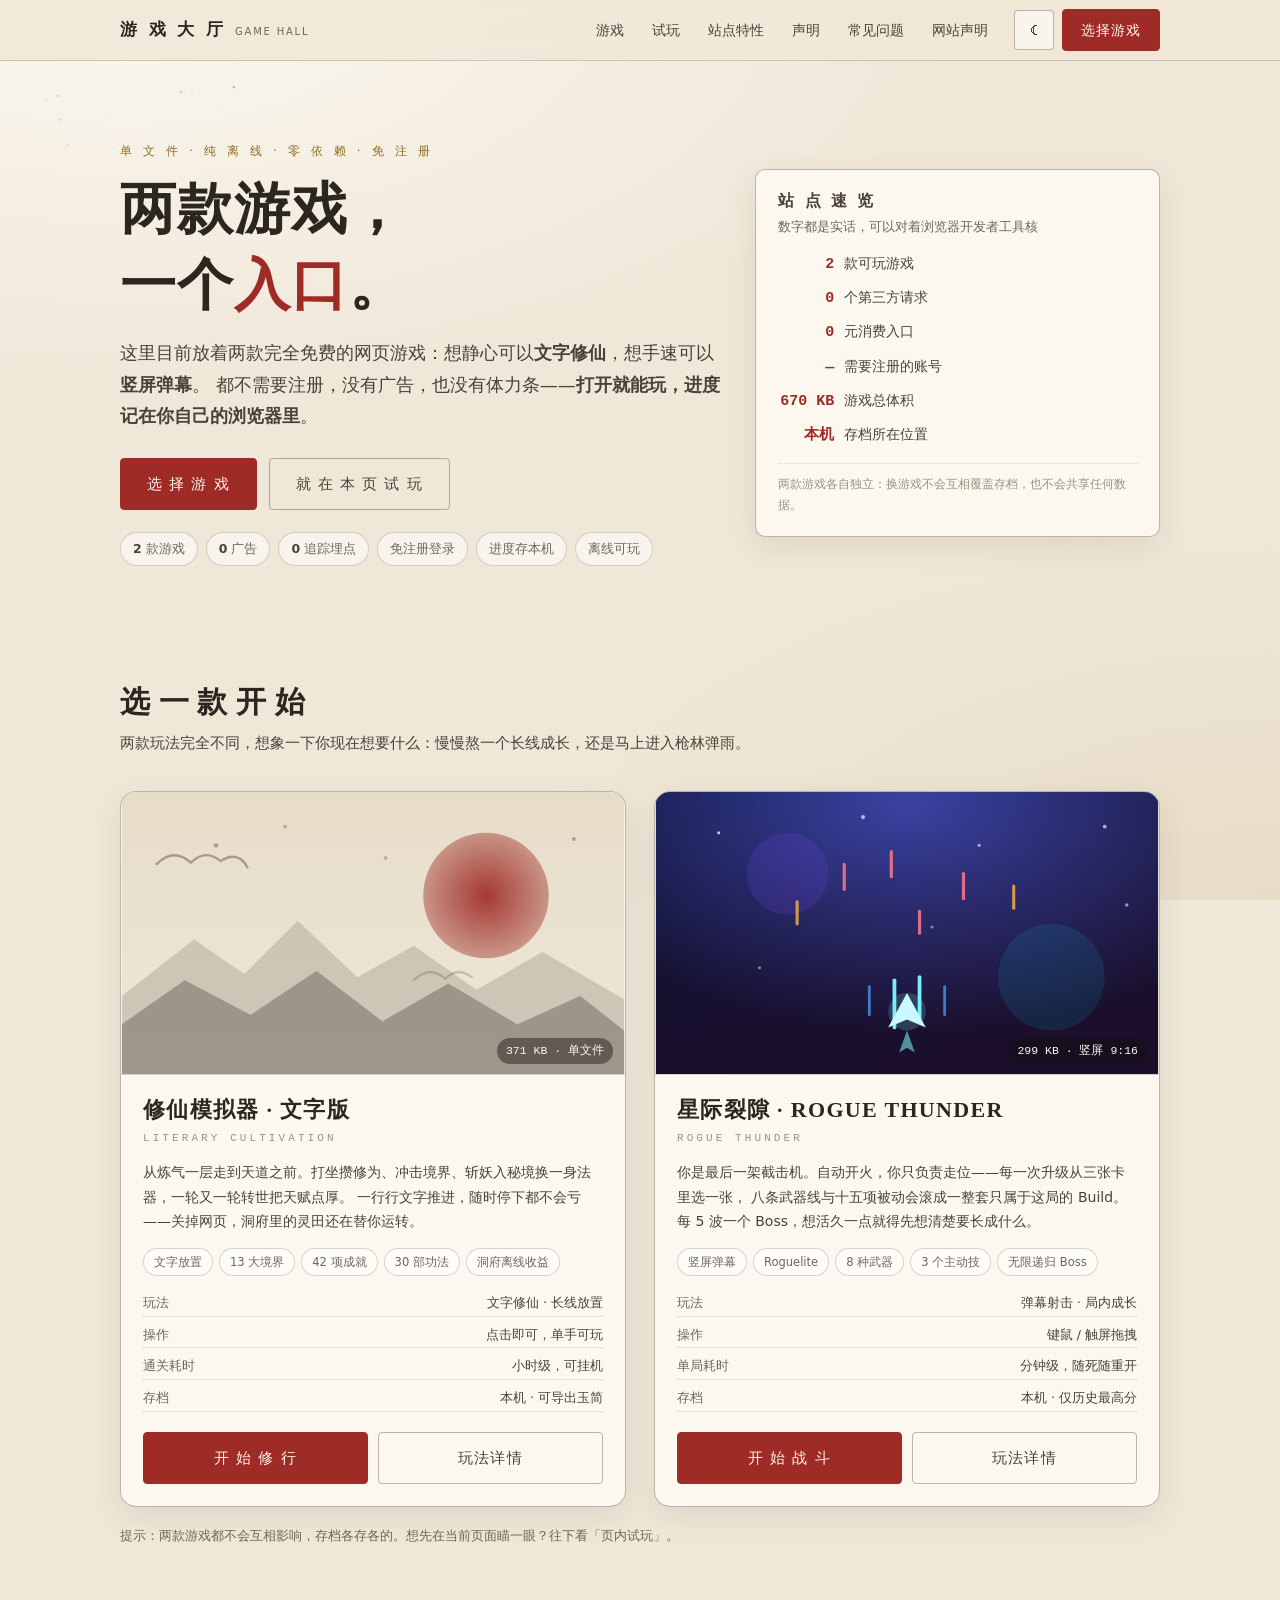
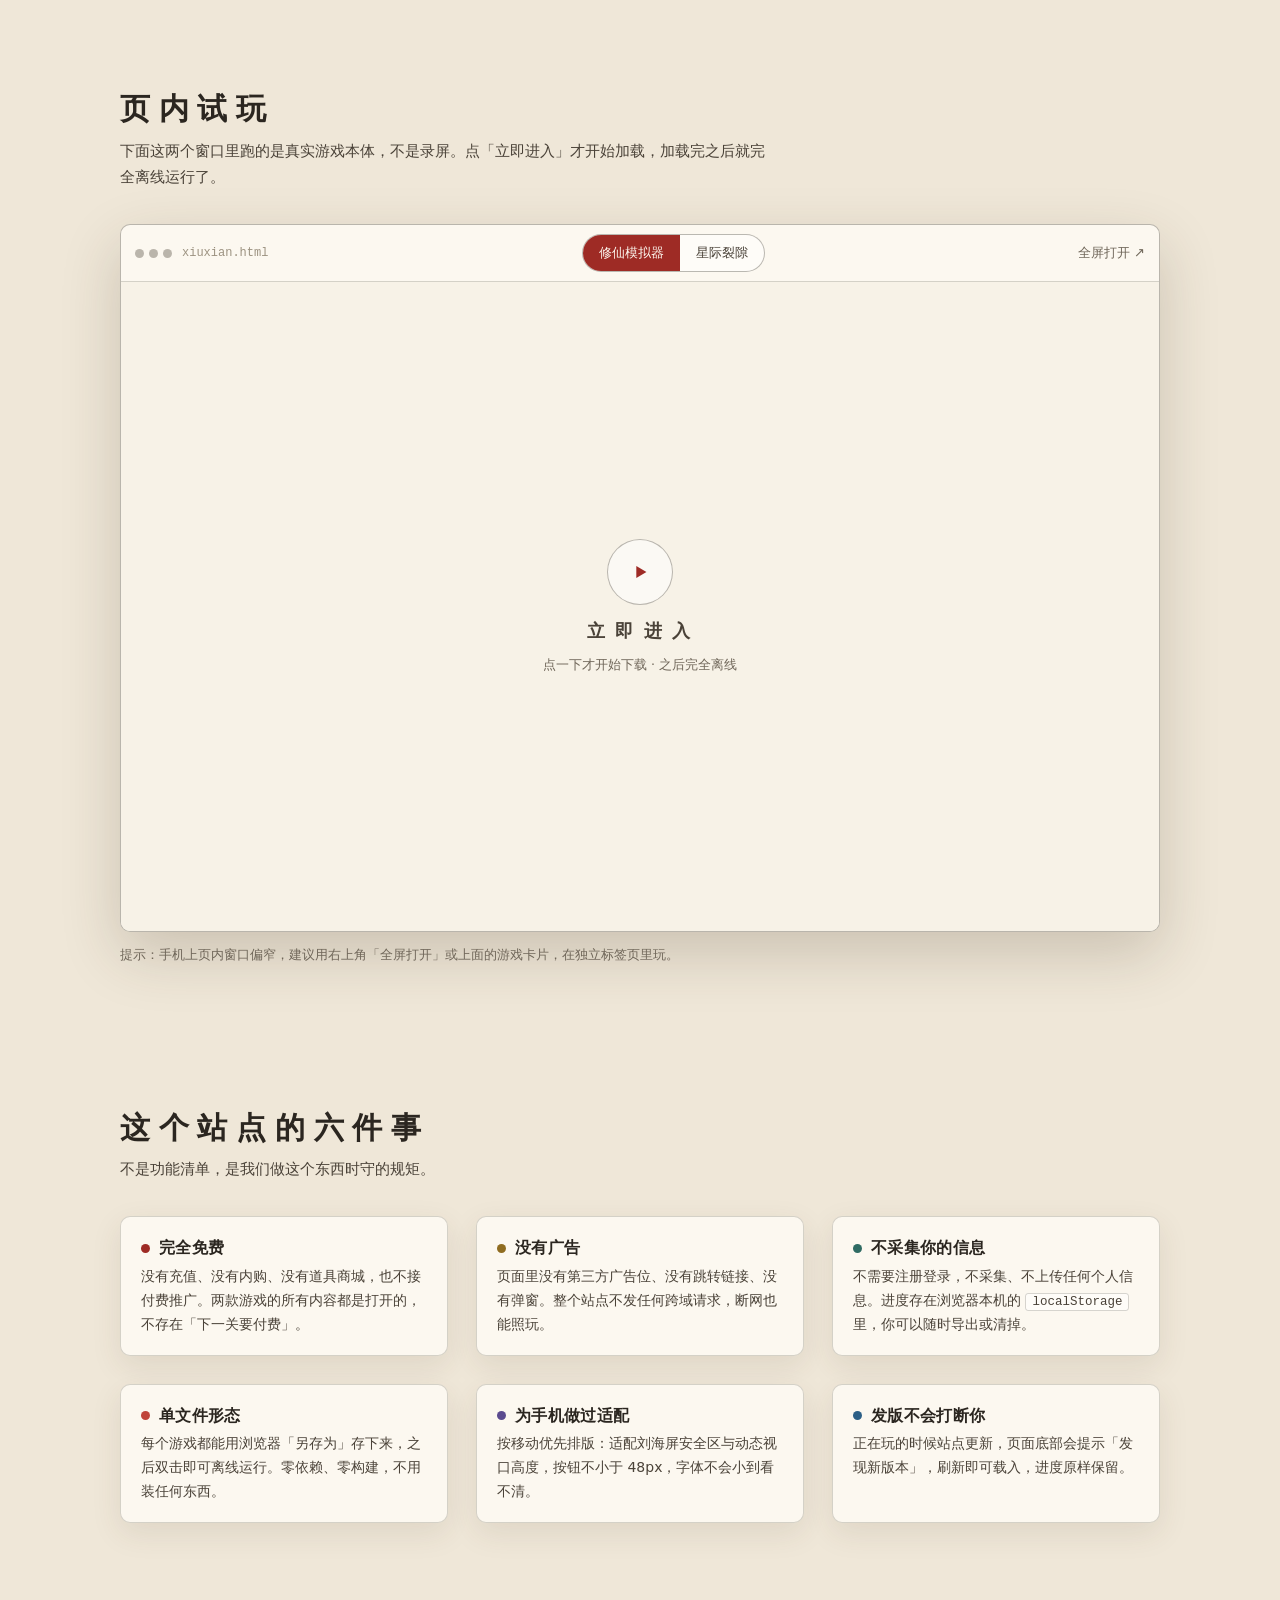
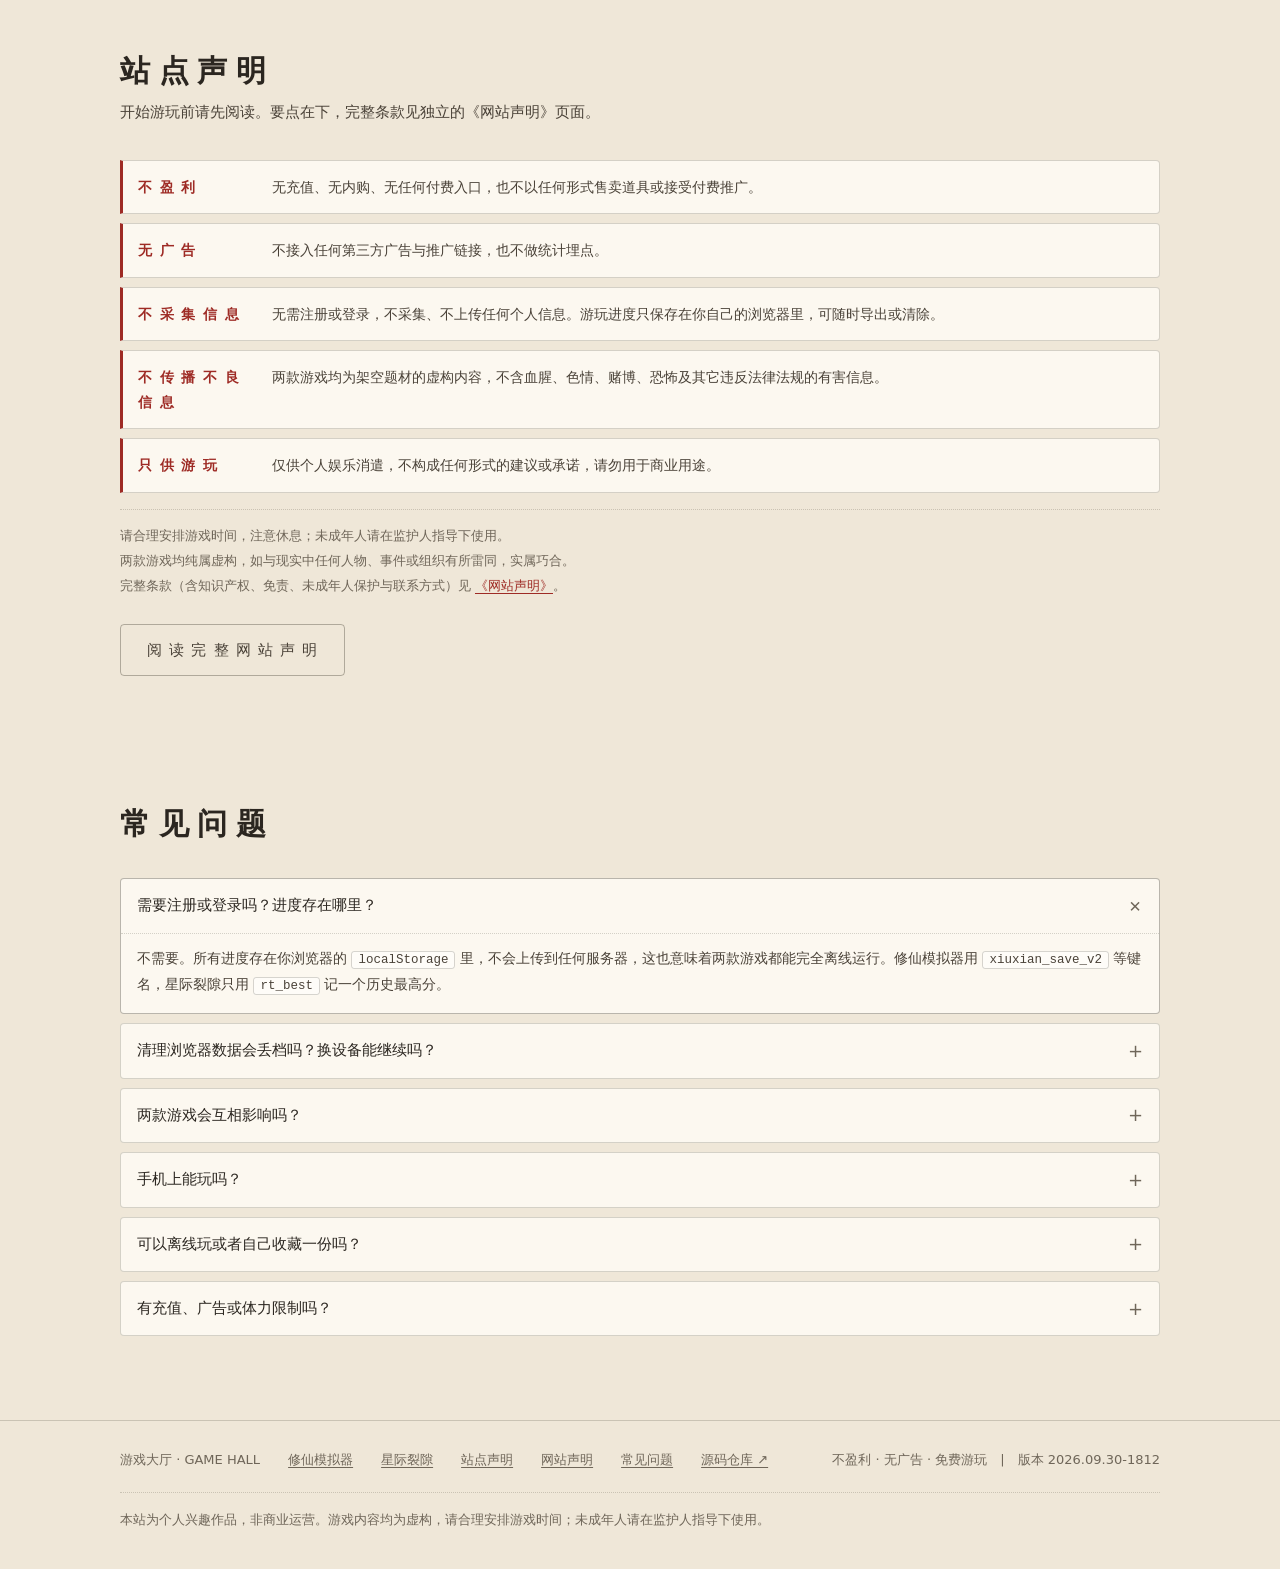
==== commit 2034abf5: "perf(rogue): 渲染优化 5 项 —— 重载帧 overdraw 4.98→3.19x、后处理全开 7.98→4.17x 不换引擎，纯渲染层优化。新增渲染回归探针 test/perf.js（" ====
--- a/site/index.html
+++ b/site/index.html
@@ -94,7 +94,7 @@
           <li><b>0</b><span>个第三方请求</span></li>
           <li><b>0</b><span>元消费入口</span></li>
           <li><b>—</b><span>需要注册的账号</span></li>
-          <li><b id="statBytes">662 KB</b><span>游戏总体积</span></li>
+          <li><b id="statBytes">670 KB</b><span>游戏总体积</span></li>
           <li><b>本机</b><span>存档所在位置</span></li>
         </ul>
         <p class="foot">两款游戏各自独立：换游戏不会互相覆盖存档，也不会共享任何数据。</p>
@@ -210,7 +210,7 @@
               <path d="M160 152 L165 166 L160 163 L155 166 Z" fill="#7ef9ff" opacity=".55"/>
             </svg>
             <span class="badge" data-last hidden>上次游玩</span>
-            <span class="meta" id="sizeRogue">291 KB · 竖屏 9:16</span>
+            <span class="meta" id="sizeRogue">299 KB · 竖屏 9:16</span>
           </div>
           <div class="gbody">
             <h3>星际裂隙 · ROGUE THUNDER</h3>
@@ -395,7 +395,7 @@
     <a href="#faq">常见问题</a>
     <a href="https://github.com/shiyi7789/xiuxianmoni" target="_blank" rel="noopener">源码仓库 ↗</a>
     <span class="push muted">
-      不盈利 · 无广告 · 免费游玩　|　版本 <span id="verText">2026.09.29-2253</span>
+      不盈利 · 无广告 · 免费游玩　|　版本 <span id="verText">2026.09.30-1812</span>
     </span>
     <div class="foot-note muted">
       <p>本站为个人兴趣作品，非商业运营。游戏内容均为虚构，请合理安排游戏时间；未成年人请在监护人指导下使用。</p>
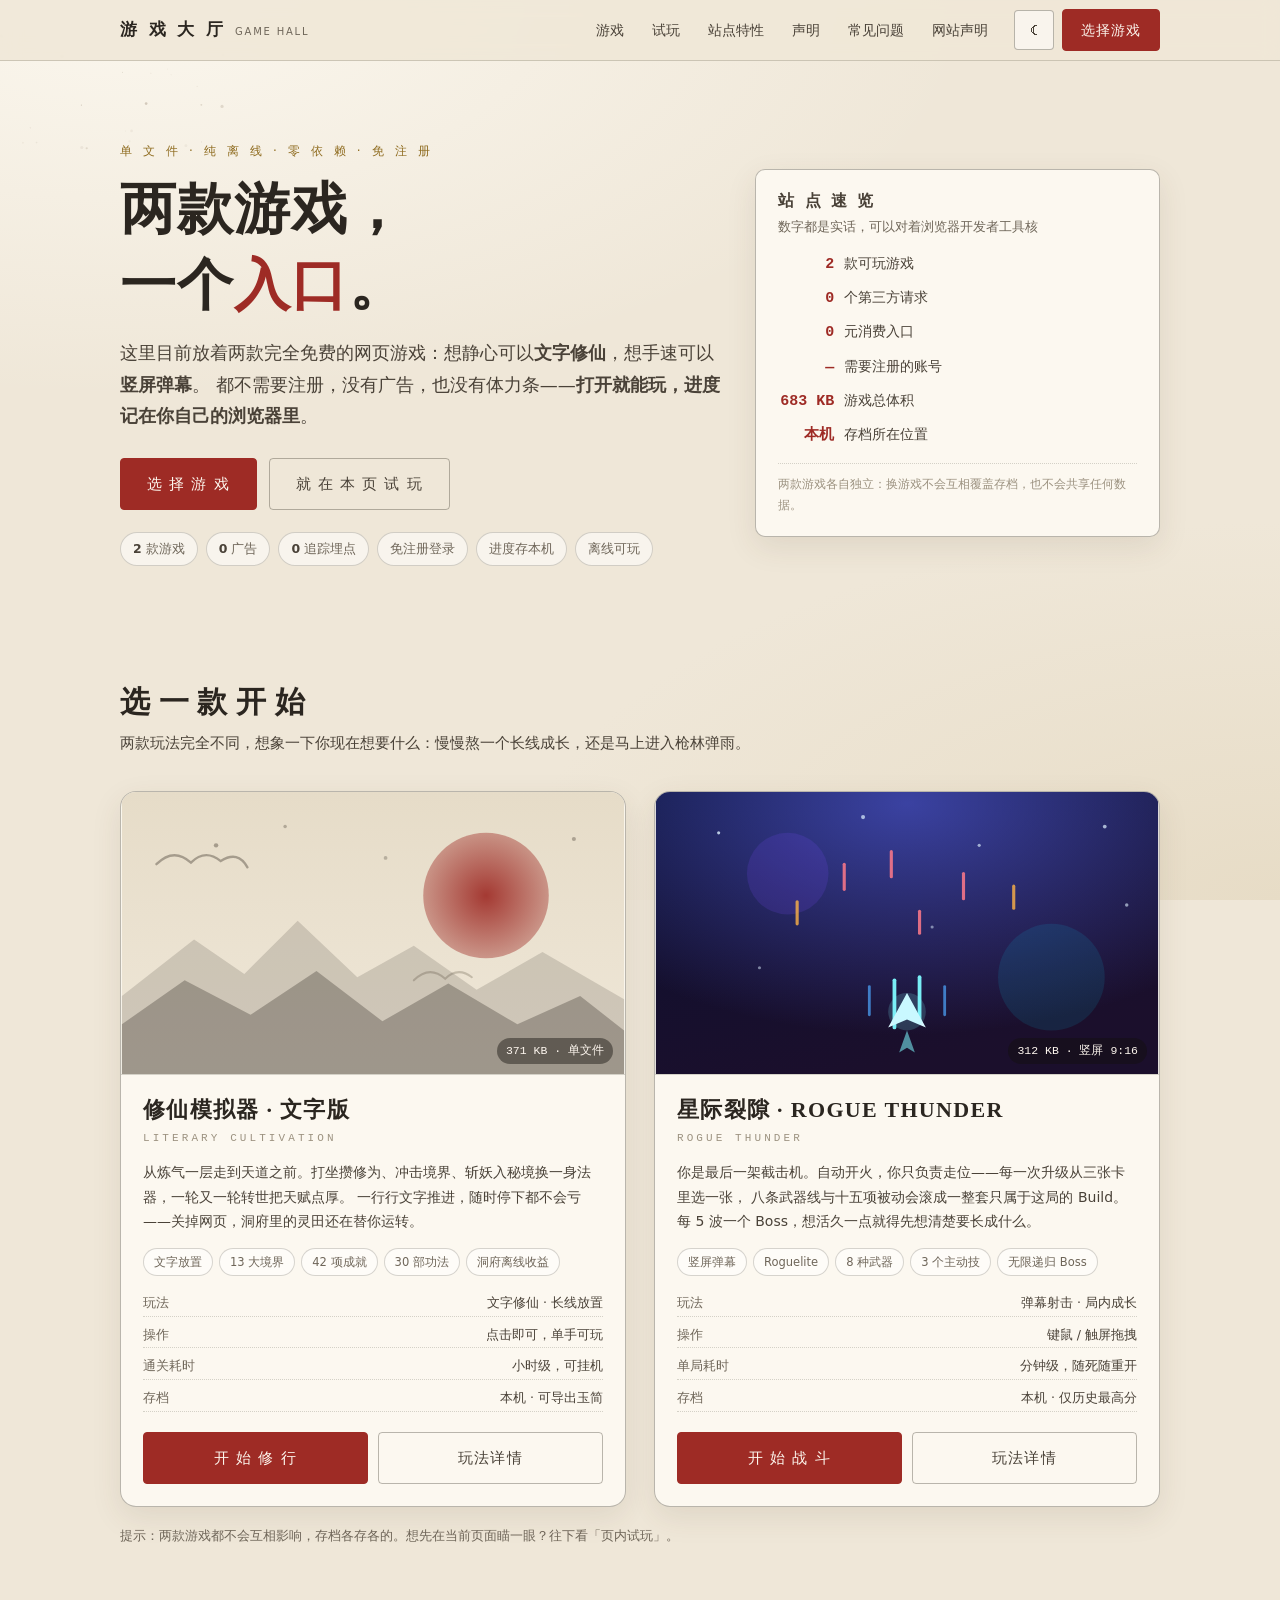
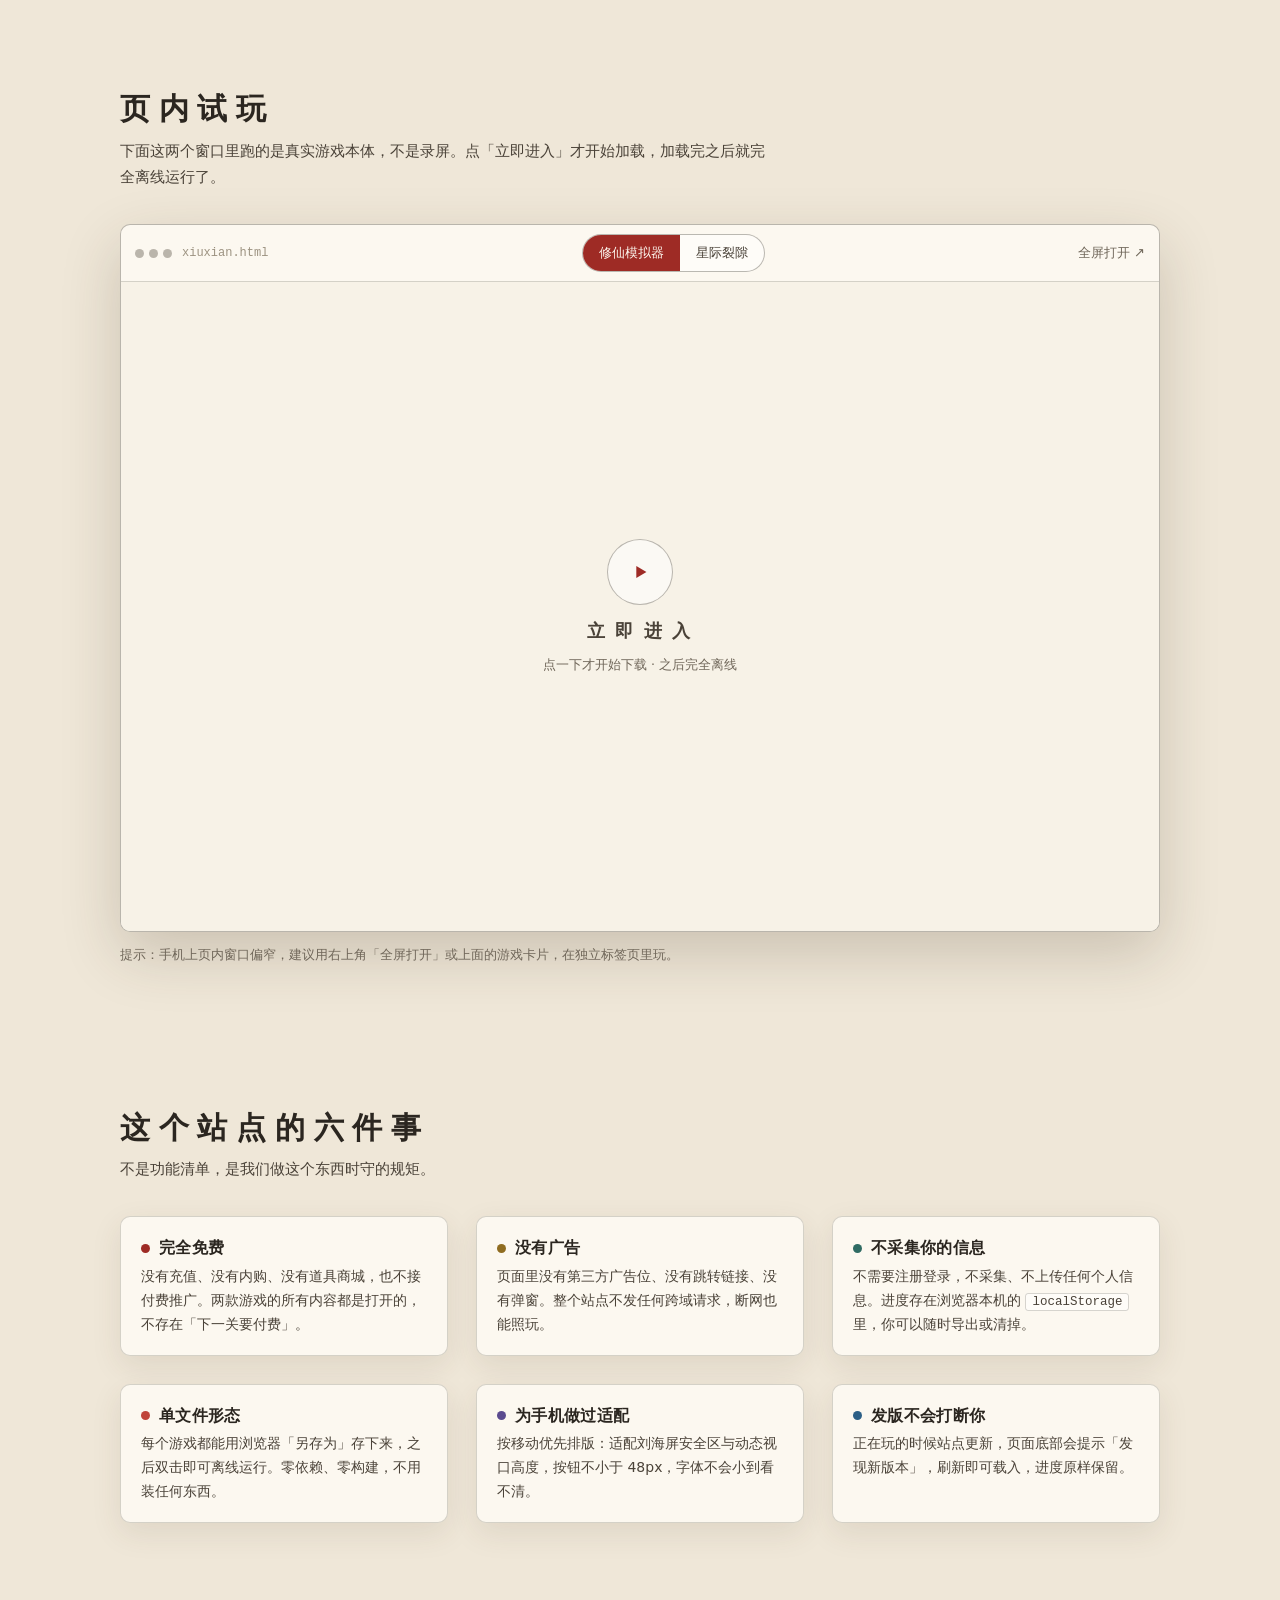
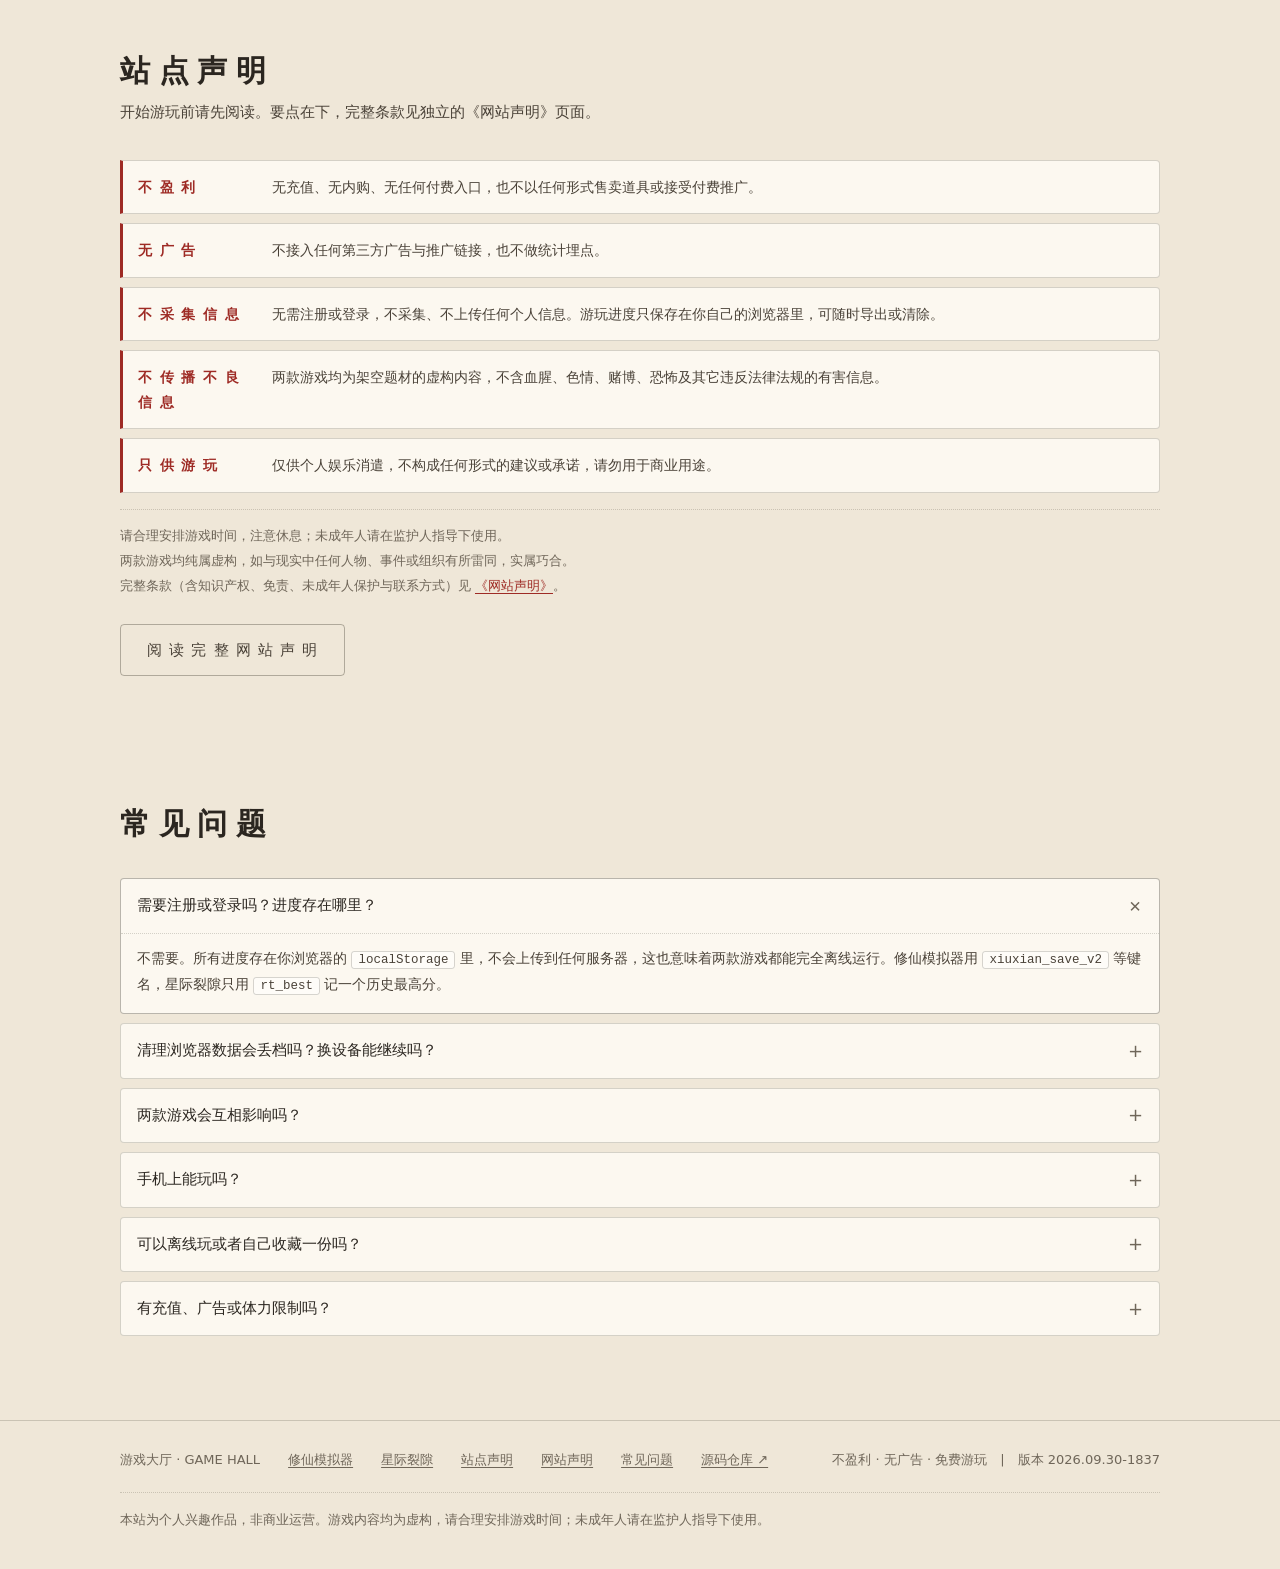
==== commit 5f7ea976: "feat(rogue): v3 一期+二期 —— 无尽五阶阶梯 / 品质曲线（实测标定）/ 6 张新史诗 / 刷新改版 按《设计提案-无尽阶梯与元进度.md》实施一期与二期内容部分（代码改动，非文档）" ====
--- a/site/index.html
+++ b/site/index.html
@@ -94,7 +94,7 @@
           <li><b>0</b><span>个第三方请求</span></li>
           <li><b>0</b><span>元消费入口</span></li>
           <li><b>—</b><span>需要注册的账号</span></li>
-          <li><b id="statBytes">670 KB</b><span>游戏总体积</span></li>
+          <li><b id="statBytes">683 KB</b><span>游戏总体积</span></li>
           <li><b>本机</b><span>存档所在位置</span></li>
         </ul>
         <p class="foot">两款游戏各自独立：换游戏不会互相覆盖存档，也不会共享任何数据。</p>
@@ -210,7 +210,7 @@
               <path d="M160 152 L165 166 L160 163 L155 166 Z" fill="#7ef9ff" opacity=".55"/>
             </svg>
             <span class="badge" data-last hidden>上次游玩</span>
-            <span class="meta" id="sizeRogue">299 KB · 竖屏 9:16</span>
+            <span class="meta" id="sizeRogue">312 KB · 竖屏 9:16</span>
           </div>
           <div class="gbody">
             <h3>星际裂隙 · ROGUE THUNDER</h3>
@@ -395,7 +395,7 @@
     <a href="#faq">常见问题</a>
     <a href="https://github.com/shiyi7789/xiuxianmoni" target="_blank" rel="noopener">源码仓库 ↗</a>
     <span class="push muted">
-      不盈利 · 无广告 · 免费游玩　|　版本 <span id="verText">2026.09.30-1812</span>
+      不盈利 · 无广告 · 免费游玩　|　版本 <span id="verText">2026.09.30-1837</span>
     </span>
     <div class="foot-note muted">
       <p>本站为个人兴趣作品，非商业运营。游戏内容均为虚构，请合理安排游戏时间；未成年人请在监护人指导下使用。</p>
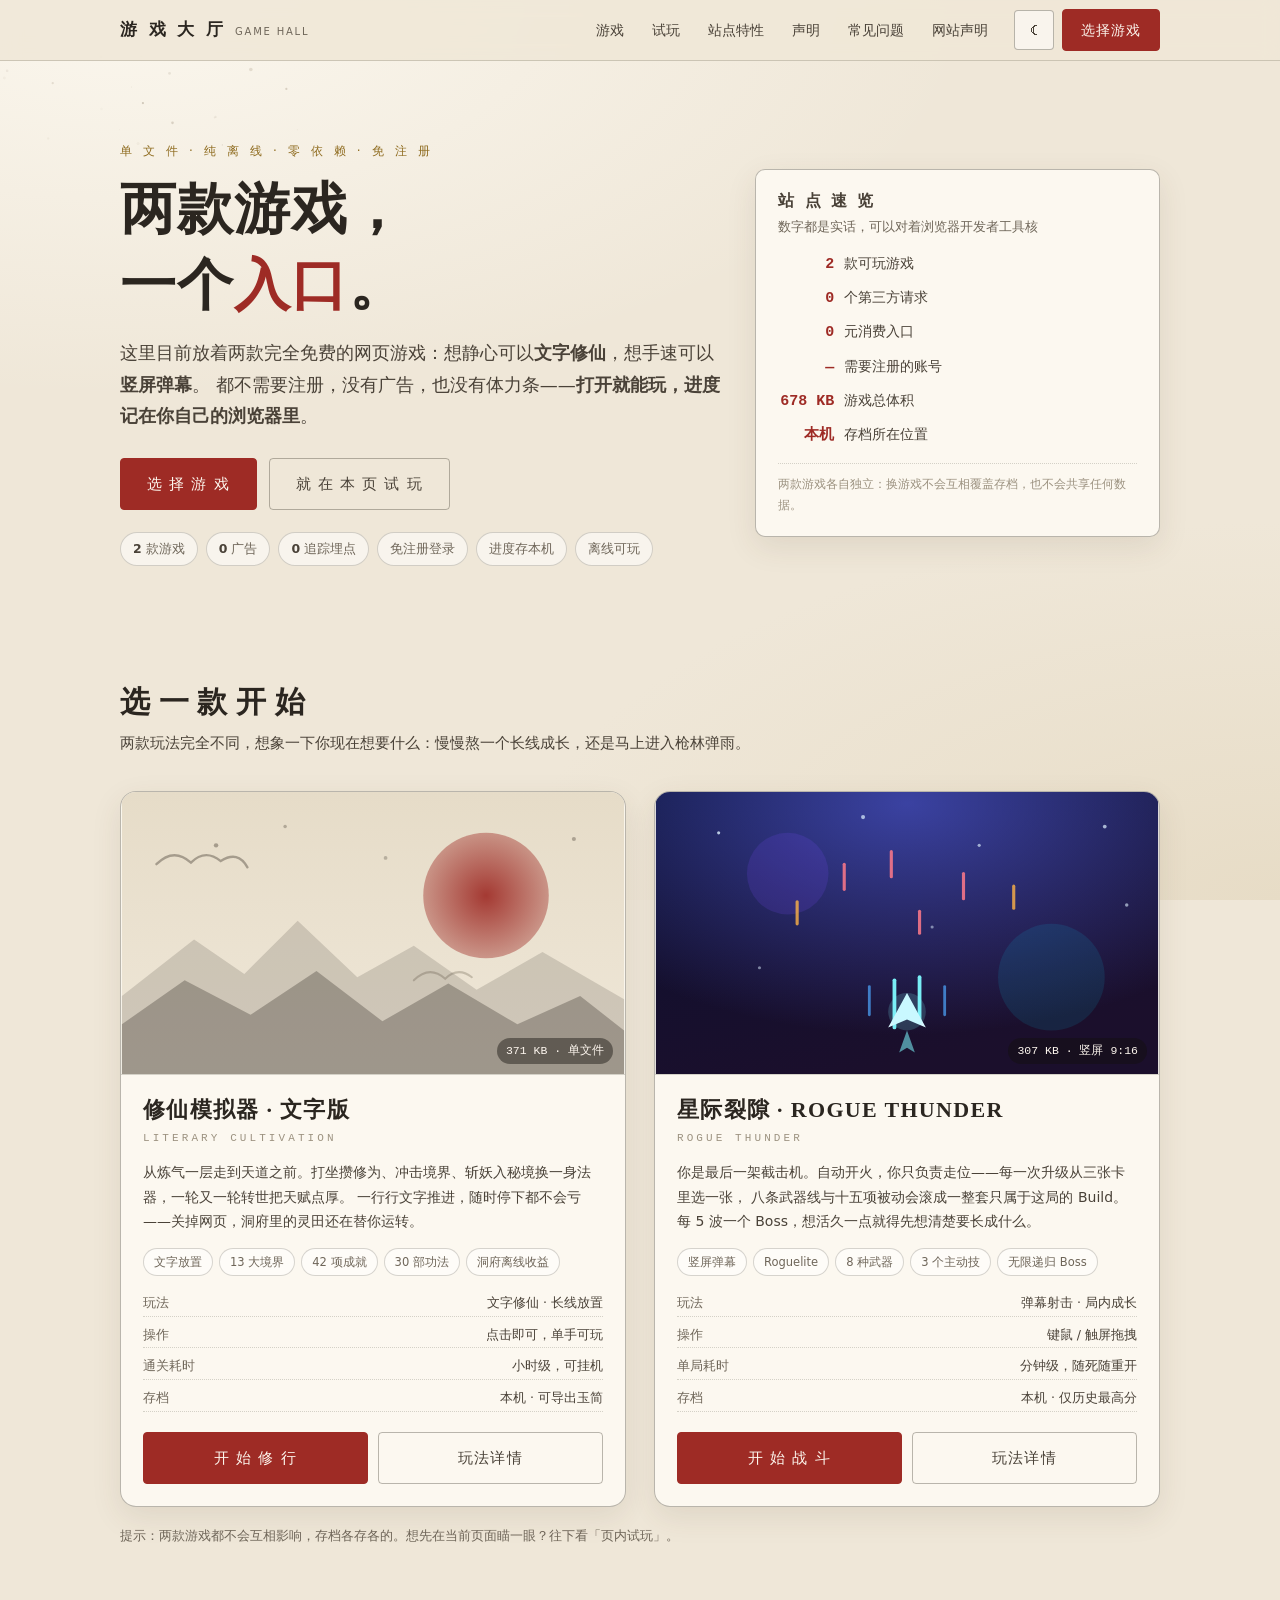
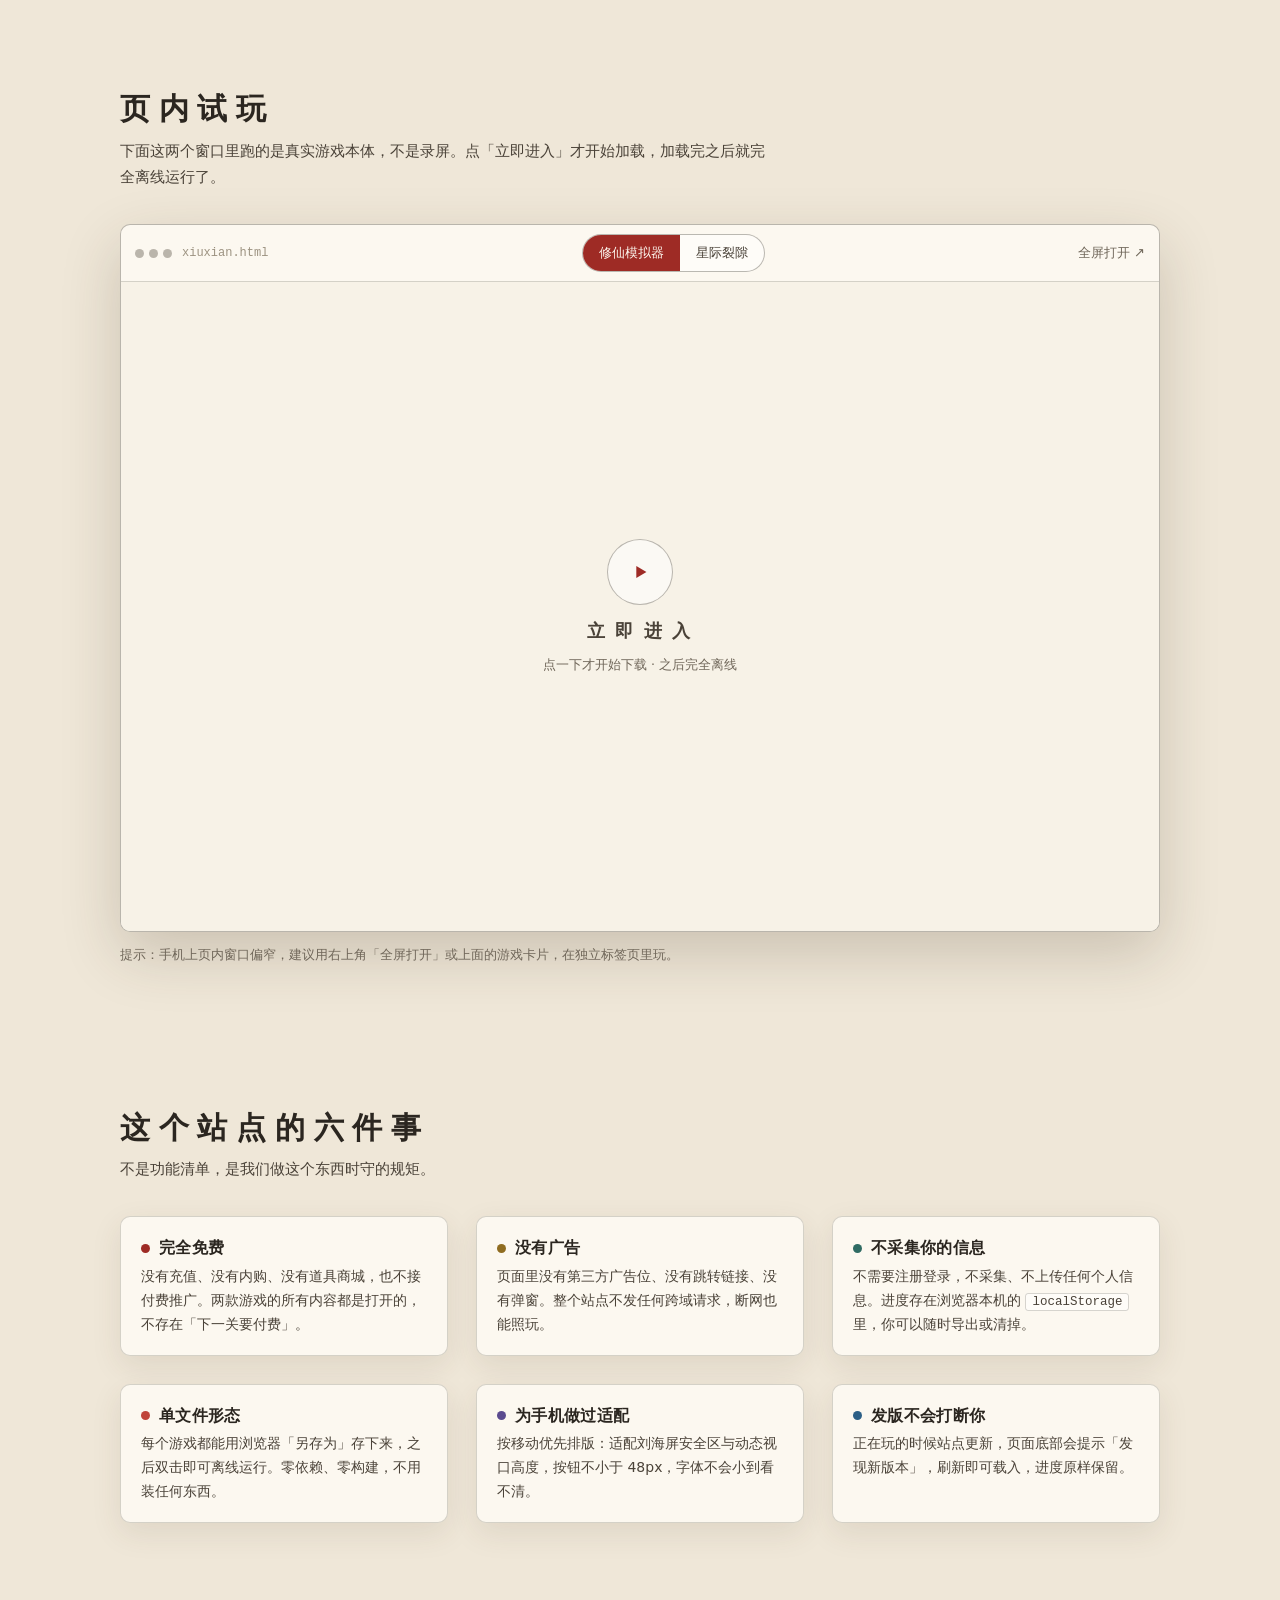
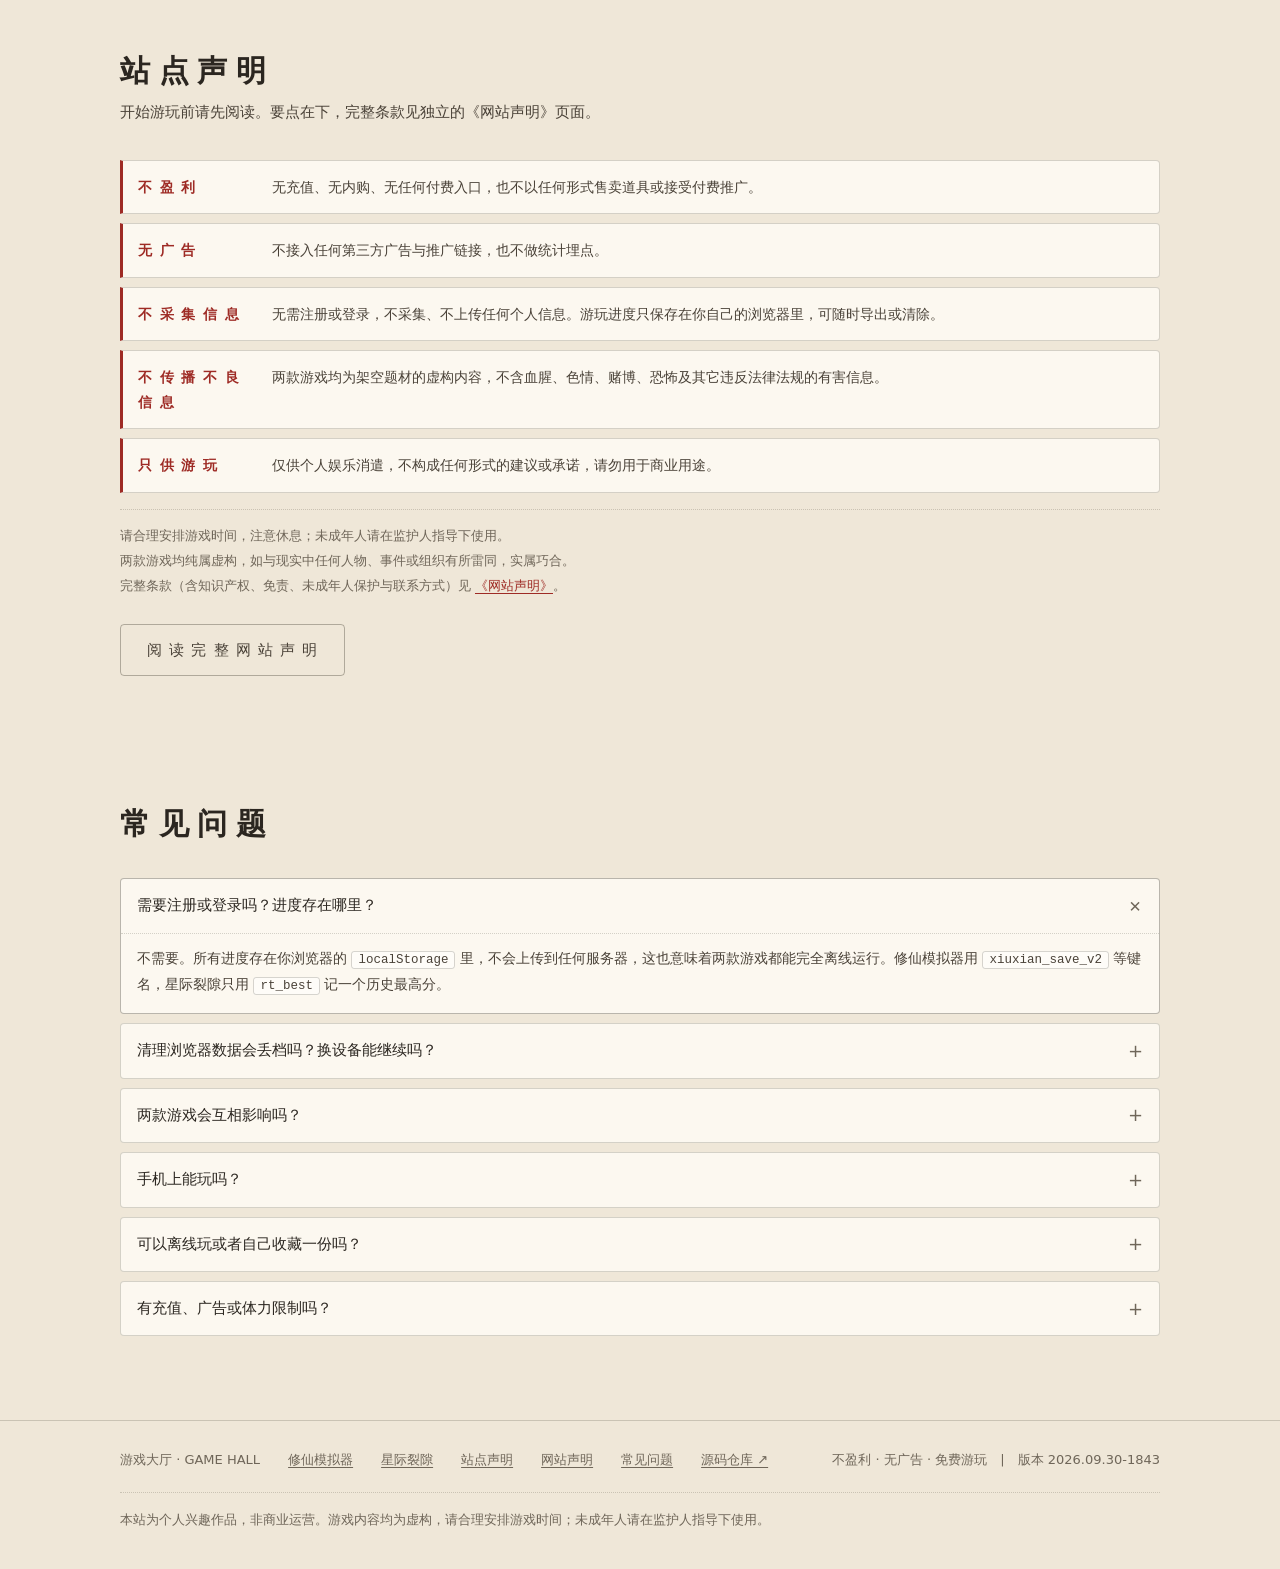
==== commit f4584ad2: "fix(release): CRLF/LF 计量不一致 —— 修掉 CI 长期红（version.json 体积与指纹只在 Windows 成立） ## 根因 release.mjs 用 copyFi" ====
--- a/site/index.html
+++ b/site/index.html
@@ -94,7 +94,7 @@
           <li><b>0</b><span>个第三方请求</span></li>
           <li><b>0</b><span>元消费入口</span></li>
           <li><b>—</b><span>需要注册的账号</span></li>
-          <li><b id="statBytes">683 KB</b><span>游戏总体积</span></li>
+          <li><b id="statBytes">678 KB</b><span>游戏总体积</span></li>
           <li><b>本机</b><span>存档所在位置</span></li>
         </ul>
         <p class="foot">两款游戏各自独立：换游戏不会互相覆盖存档，也不会共享任何数据。</p>
@@ -210,7 +210,7 @@
               <path d="M160 152 L165 166 L160 163 L155 166 Z" fill="#7ef9ff" opacity=".55"/>
             </svg>
             <span class="badge" data-last hidden>上次游玩</span>
-            <span class="meta" id="sizeRogue">312 KB · 竖屏 9:16</span>
+            <span class="meta" id="sizeRogue">307 KB · 竖屏 9:16</span>
           </div>
           <div class="gbody">
             <h3>星际裂隙 · ROGUE THUNDER</h3>
@@ -395,7 +395,7 @@
     <a href="#faq">常见问题</a>
     <a href="https://github.com/shiyi7789/xiuxianmoni" target="_blank" rel="noopener">源码仓库 ↗</a>
     <span class="push muted">
-      不盈利 · 无广告 · 免费游玩　|　版本 <span id="verText">2026.09.30-1837</span>
+      不盈利 · 无广告 · 免费游玩　|　版本 <span id="verText">2026.09.30-1843</span>
     </span>
     <div class="foot-note muted">
       <p>本站为个人兴趣作品，非商业运营。游戏内容均为虚构，请合理安排游戏时间；未成年人请在监护人指导下使用。</p>
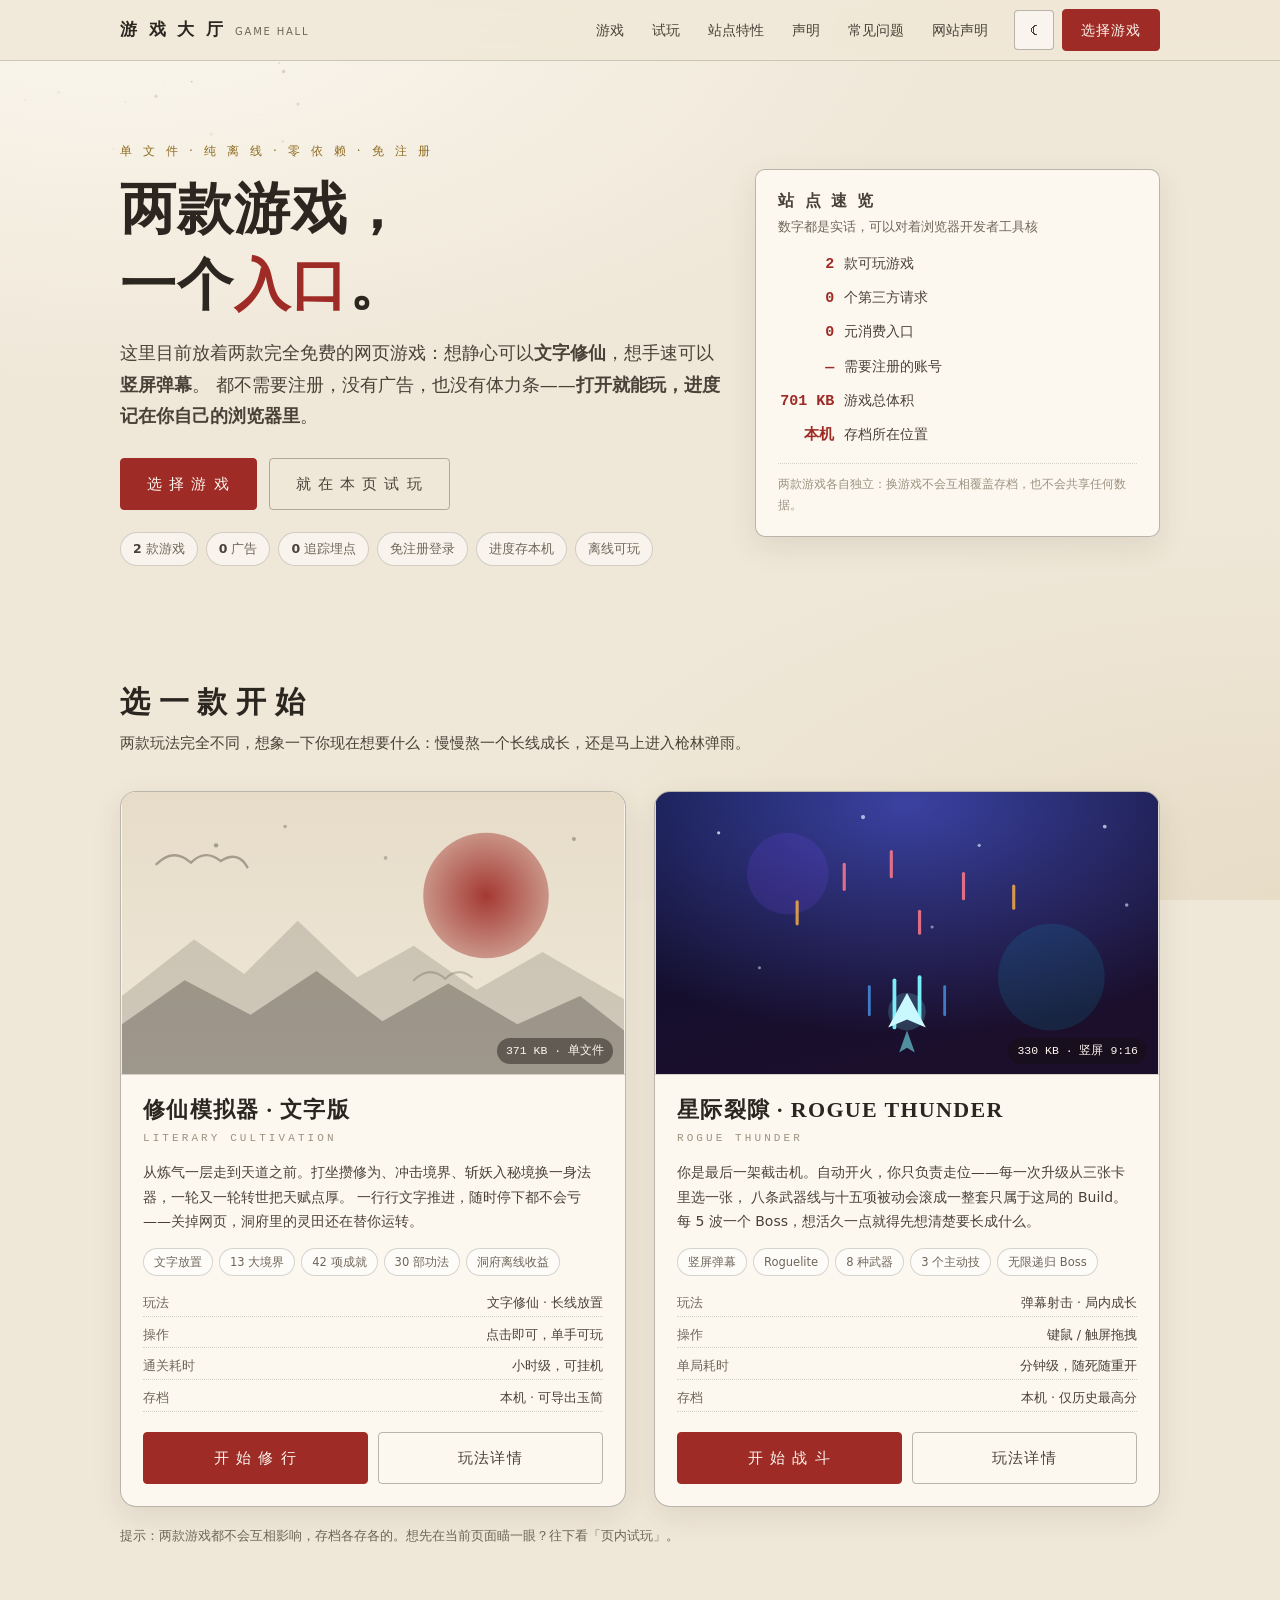
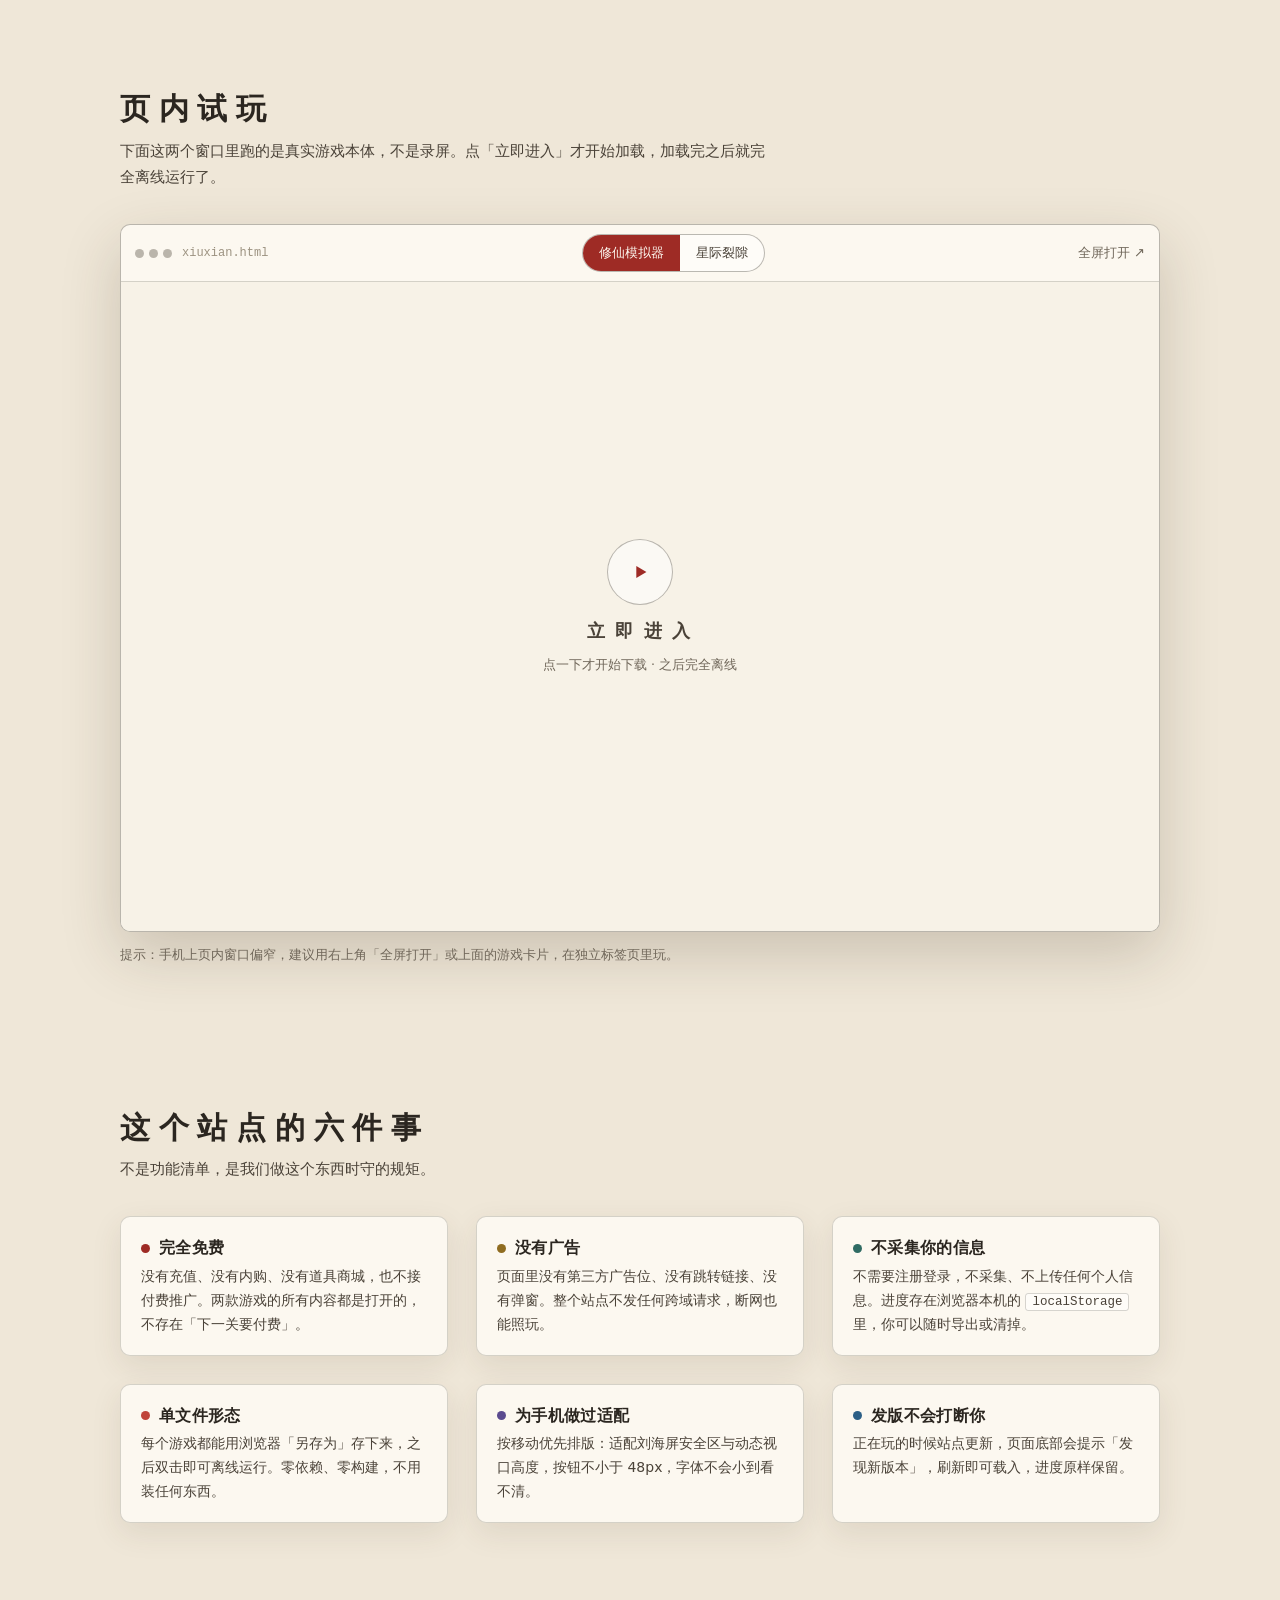
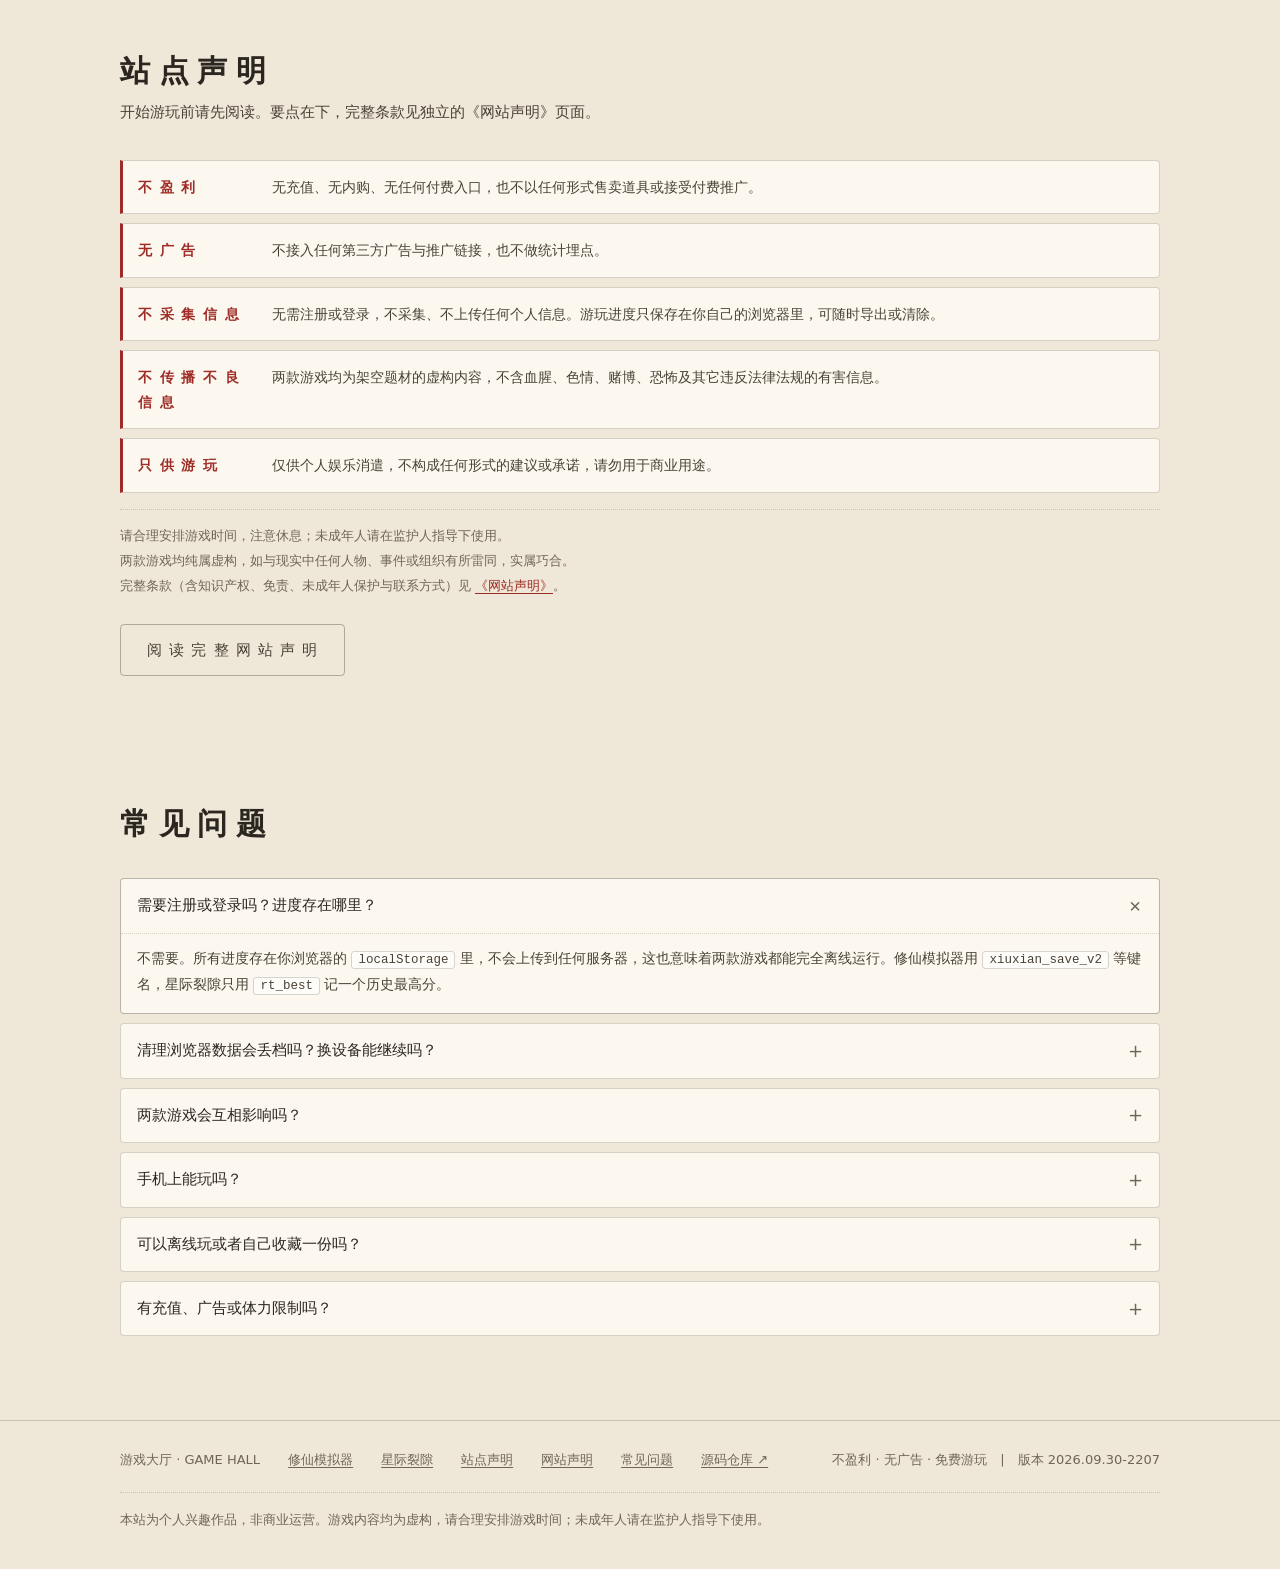
==== commit 1fc67219: "feat(rogue): v3 三期 —— 元进度 + 存档 v2 + 深渊深度 + 机库大厅；并修掉 elemFreeze 重入崩溃 按《设计提案-无尽阶梯与元进度.md》§5 实施三期，四件事一次" ====
--- a/site/index.html
+++ b/site/index.html
@@ -94,7 +94,7 @@
           <li><b>0</b><span>个第三方请求</span></li>
           <li><b>0</b><span>元消费入口</span></li>
           <li><b>—</b><span>需要注册的账号</span></li>
-          <li><b id="statBytes">678 KB</b><span>游戏总体积</span></li>
+          <li><b id="statBytes">701 KB</b><span>游戏总体积</span></li>
           <li><b>本机</b><span>存档所在位置</span></li>
         </ul>
         <p class="foot">两款游戏各自独立：换游戏不会互相覆盖存档，也不会共享任何数据。</p>
@@ -210,7 +210,7 @@
               <path d="M160 152 L165 166 L160 163 L155 166 Z" fill="#7ef9ff" opacity=".55"/>
             </svg>
             <span class="badge" data-last hidden>上次游玩</span>
-            <span class="meta" id="sizeRogue">307 KB · 竖屏 9:16</span>
+            <span class="meta" id="sizeRogue">330 KB · 竖屏 9:16</span>
           </div>
           <div class="gbody">
             <h3>星际裂隙 · ROGUE THUNDER</h3>
@@ -395,7 +395,7 @@
     <a href="#faq">常见问题</a>
     <a href="https://github.com/shiyi7789/xiuxianmoni" target="_blank" rel="noopener">源码仓库 ↗</a>
     <span class="push muted">
-      不盈利 · 无广告 · 免费游玩　|　版本 <span id="verText">2026.09.30-1843</span>
+      不盈利 · 无广告 · 免费游玩　|　版本 <span id="verText">2026.09.30-2207</span>
     </span>
     <div class="foot-note muted">
       <p>本站为个人兴趣作品，非商业运营。游戏内容均为虚构，请合理安排游戏时间；未成年人请在监护人指导下使用。</p>
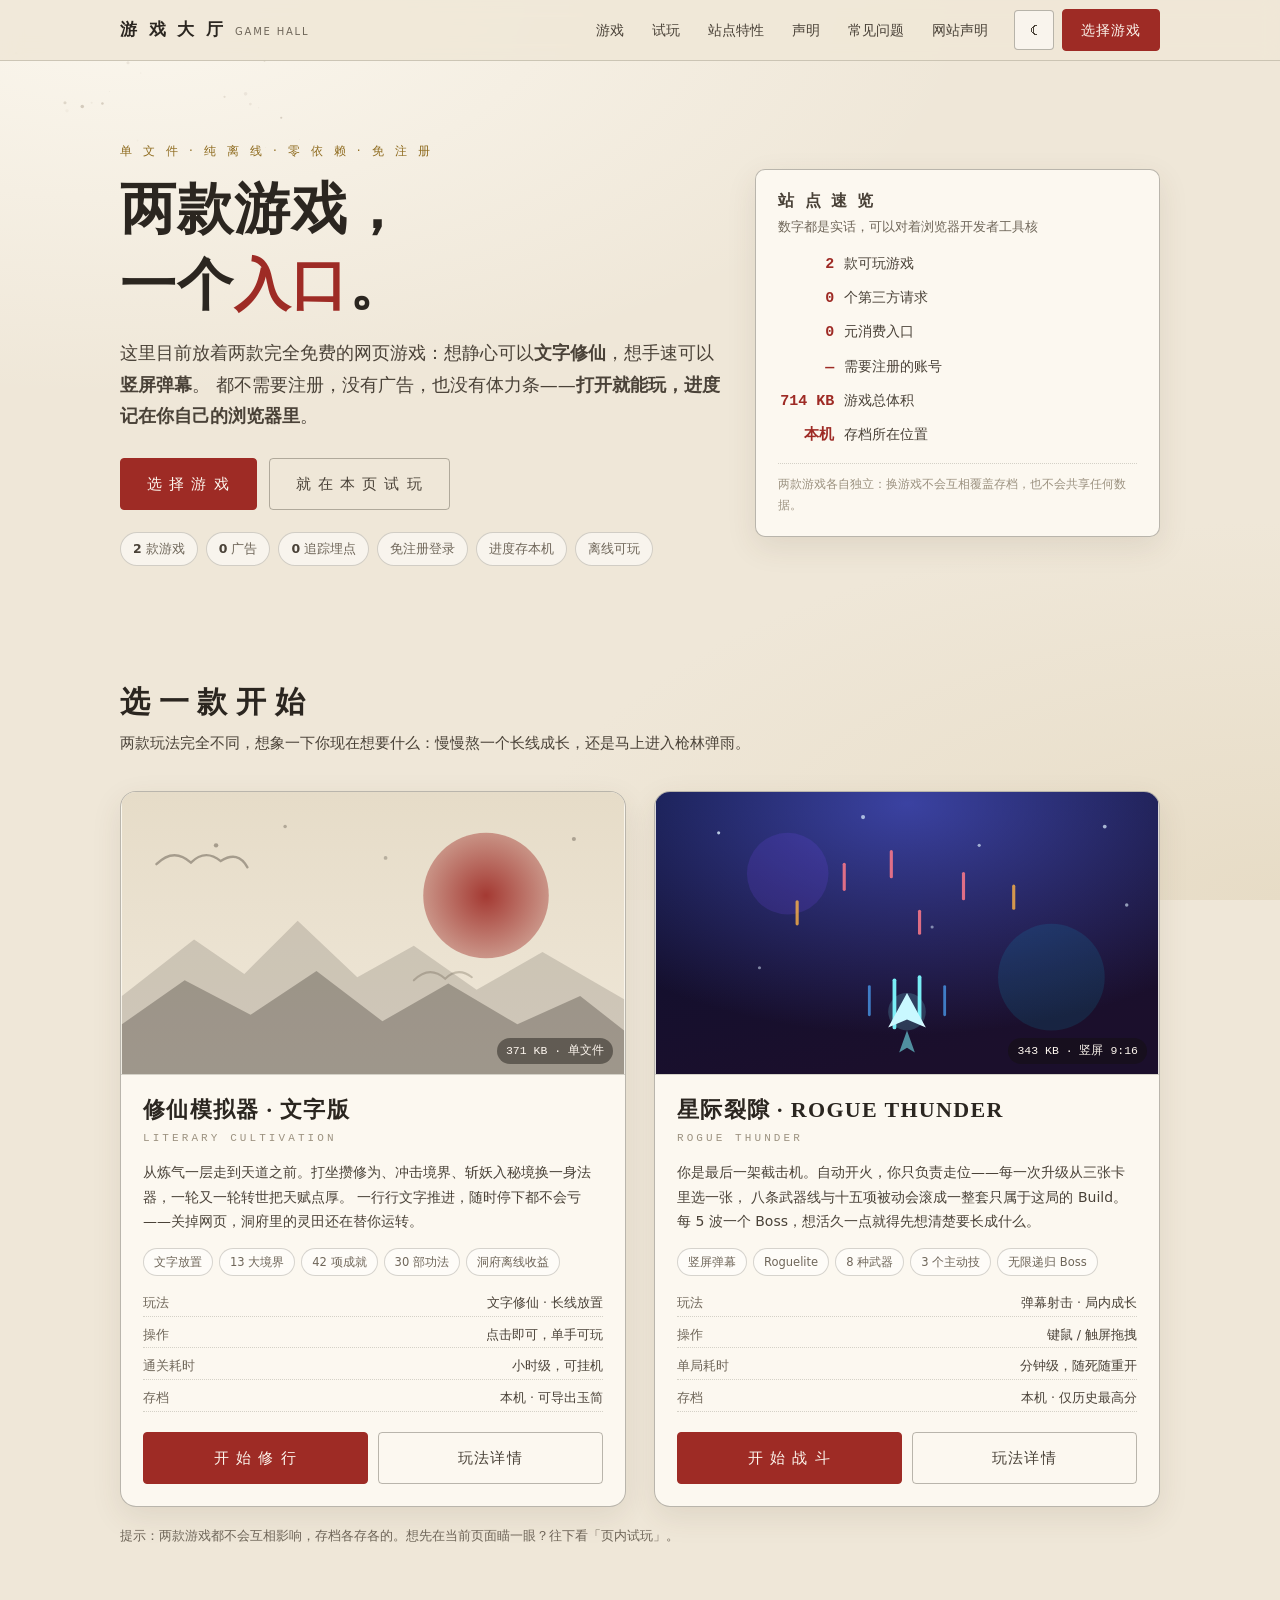
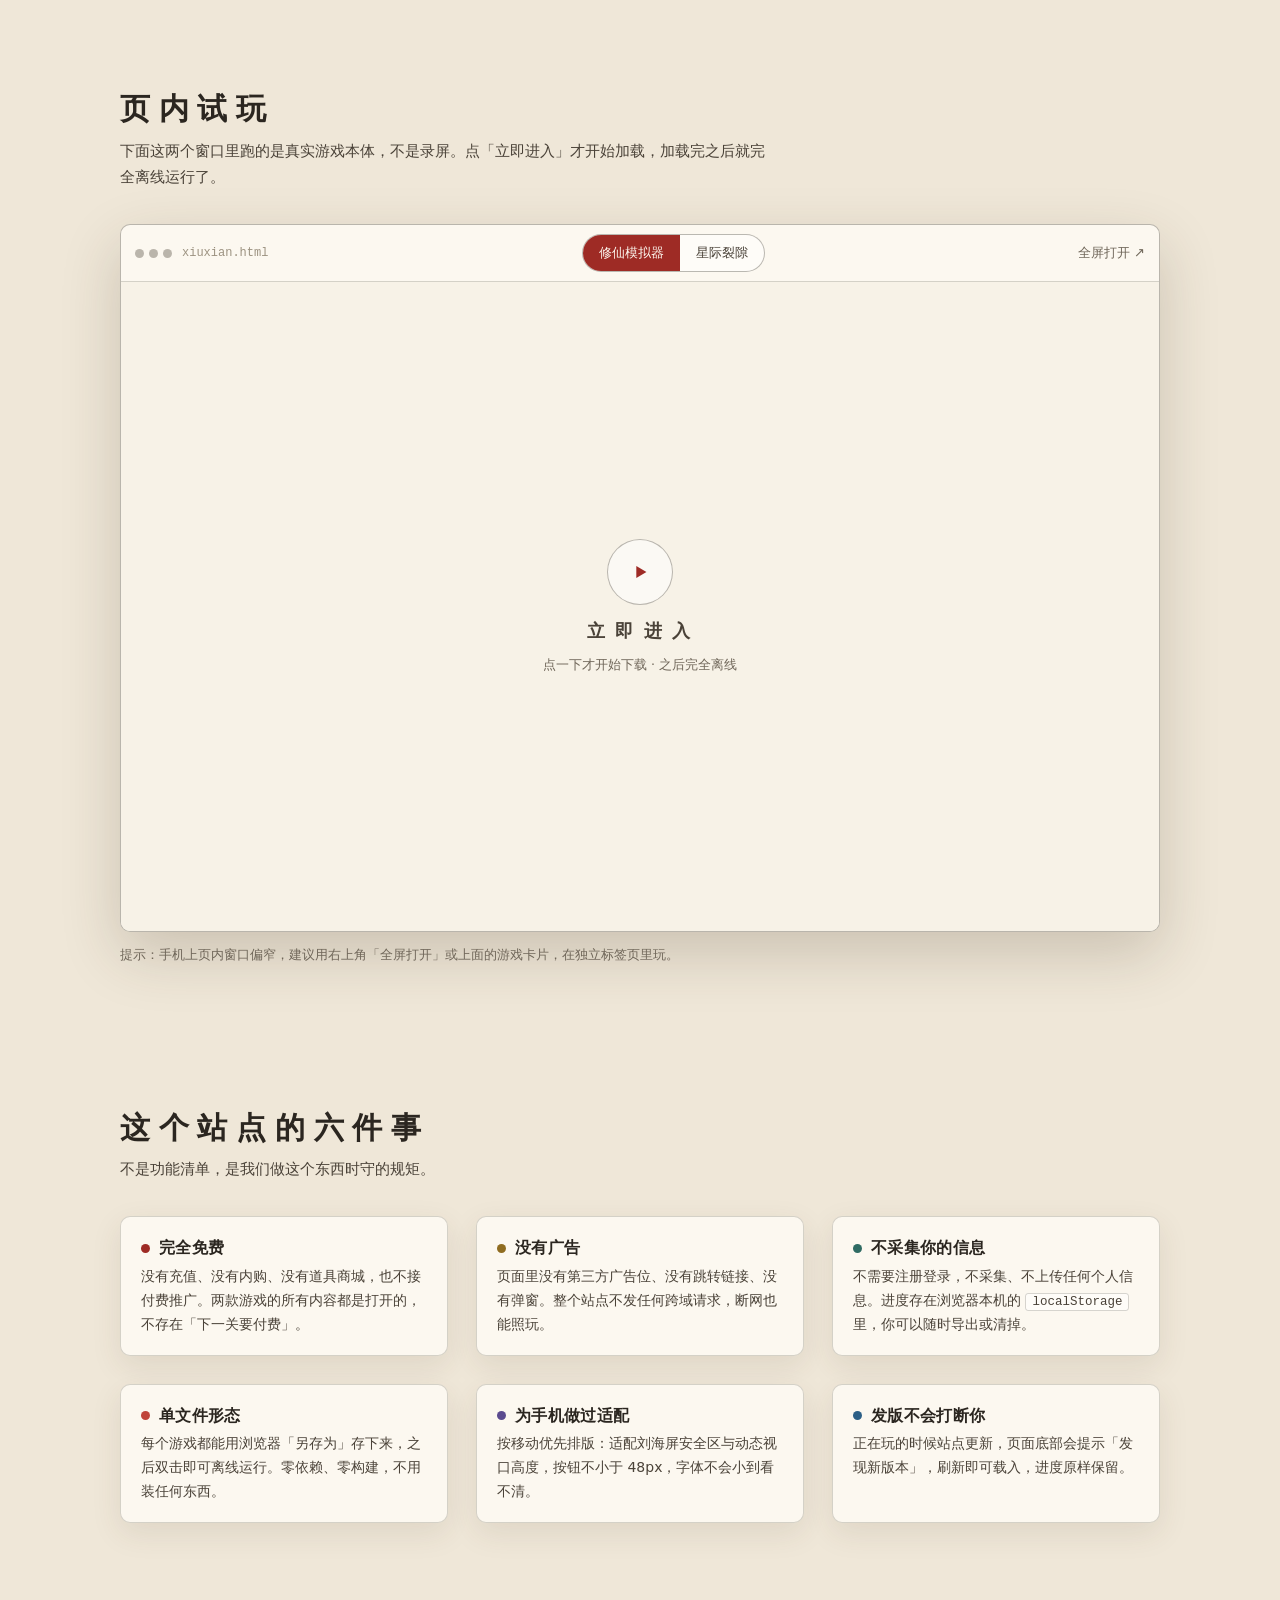
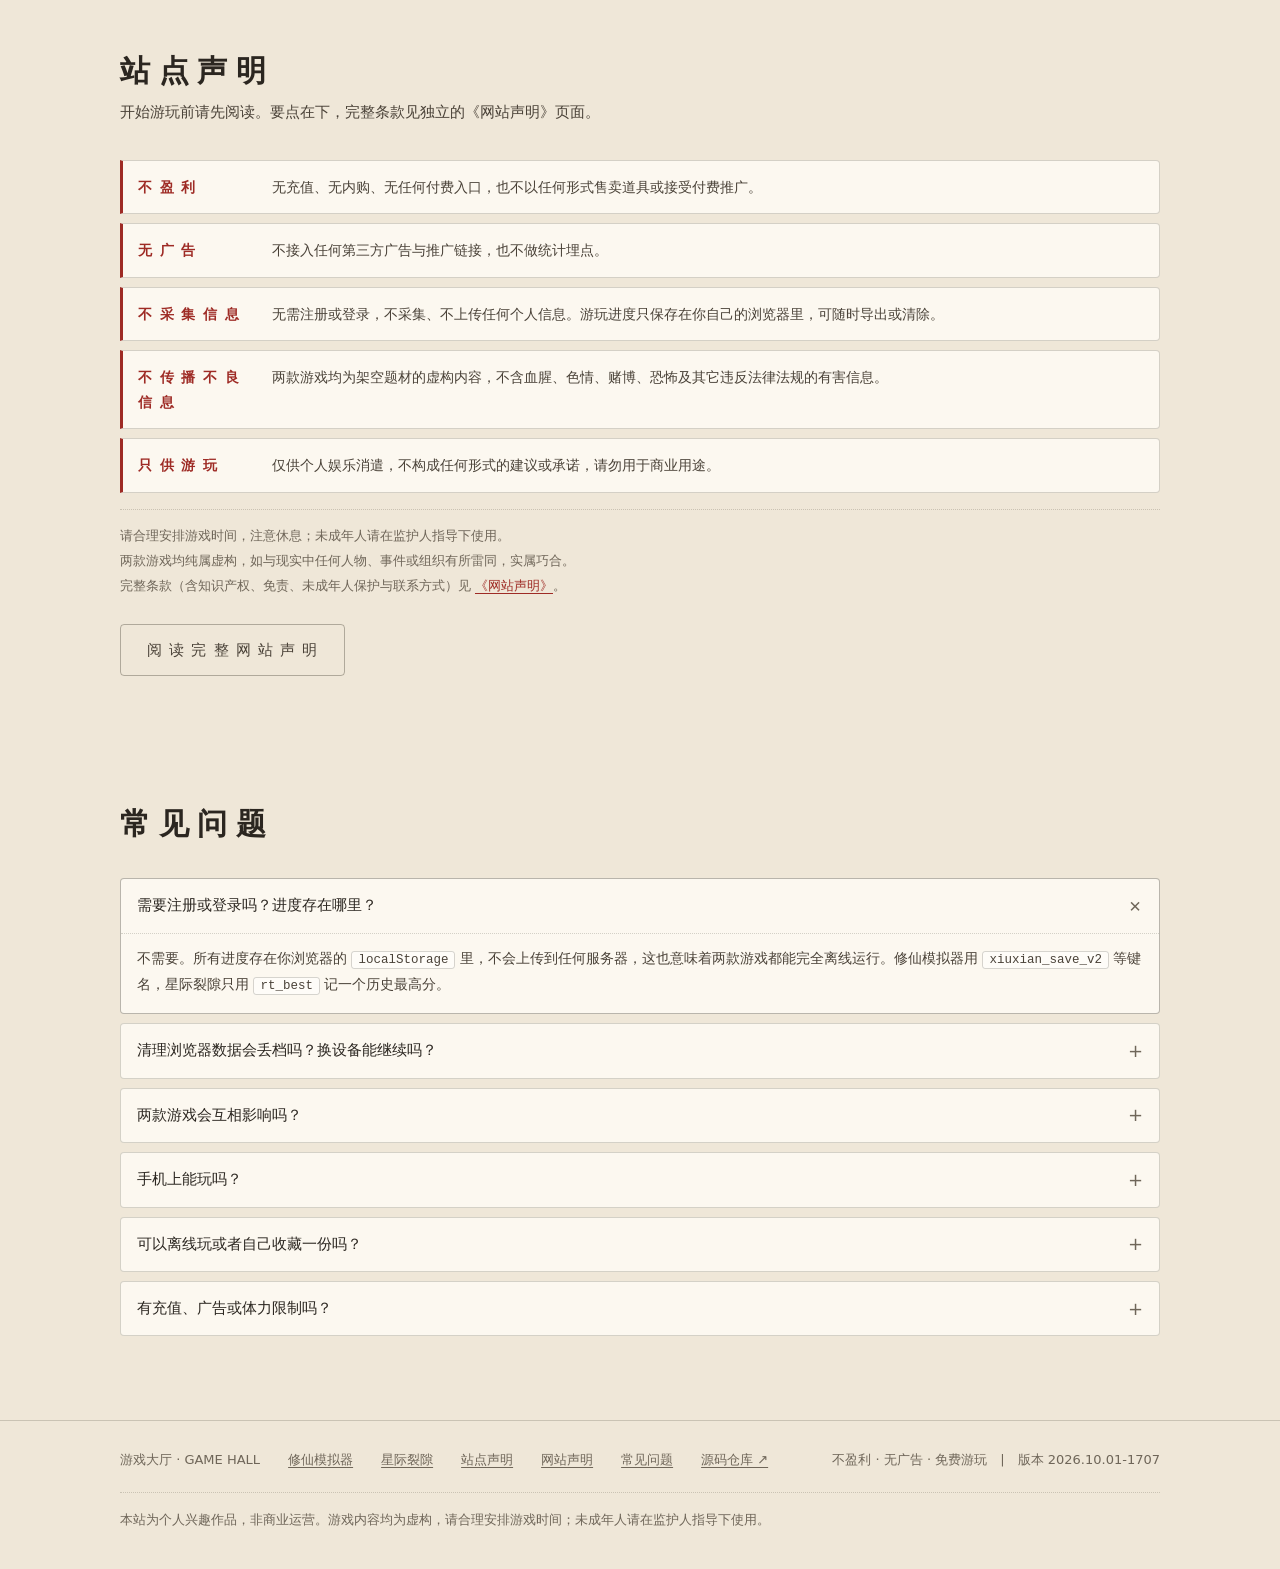
==== commit ff0c924a: "feat(rogue): v3.1 —— 数据驱动的碎片经济修正 + 中途续玩 + 返回菜单 + 移动端技能键 依据《肉鸽数据报告-波次分布与经济刻度》（bot 中位 W15，原假设 W18–24 不" ====
--- a/site/index.html
+++ b/site/index.html
@@ -94,7 +94,7 @@
           <li><b>0</b><span>个第三方请求</span></li>
           <li><b>0</b><span>元消费入口</span></li>
           <li><b>—</b><span>需要注册的账号</span></li>
-          <li><b id="statBytes">701 KB</b><span>游戏总体积</span></li>
+          <li><b id="statBytes">714 KB</b><span>游戏总体积</span></li>
           <li><b>本机</b><span>存档所在位置</span></li>
         </ul>
         <p class="foot">两款游戏各自独立：换游戏不会互相覆盖存档，也不会共享任何数据。</p>
@@ -210,7 +210,7 @@
               <path d="M160 152 L165 166 L160 163 L155 166 Z" fill="#7ef9ff" opacity=".55"/>
             </svg>
             <span class="badge" data-last hidden>上次游玩</span>
-            <span class="meta" id="sizeRogue">330 KB · 竖屏 9:16</span>
+            <span class="meta" id="sizeRogue">343 KB · 竖屏 9:16</span>
           </div>
           <div class="gbody">
             <h3>星际裂隙 · ROGUE THUNDER</h3>
@@ -395,7 +395,7 @@
     <a href="#faq">常见问题</a>
     <a href="https://github.com/shiyi7789/xiuxianmoni" target="_blank" rel="noopener">源码仓库 ↗</a>
     <span class="push muted">
-      不盈利 · 无广告 · 免费游玩　|　版本 <span id="verText">2026.09.30-2207</span>
+      不盈利 · 无广告 · 免费游玩　|　版本 <span id="verText">2026.10.01-1707</span>
     </span>
     <div class="foot-note muted">
       <p>本站为个人兴趣作品，非商业运营。游戏内容均为虚构，请合理安排游戏时间；未成年人请在监护人指导下使用。</p>
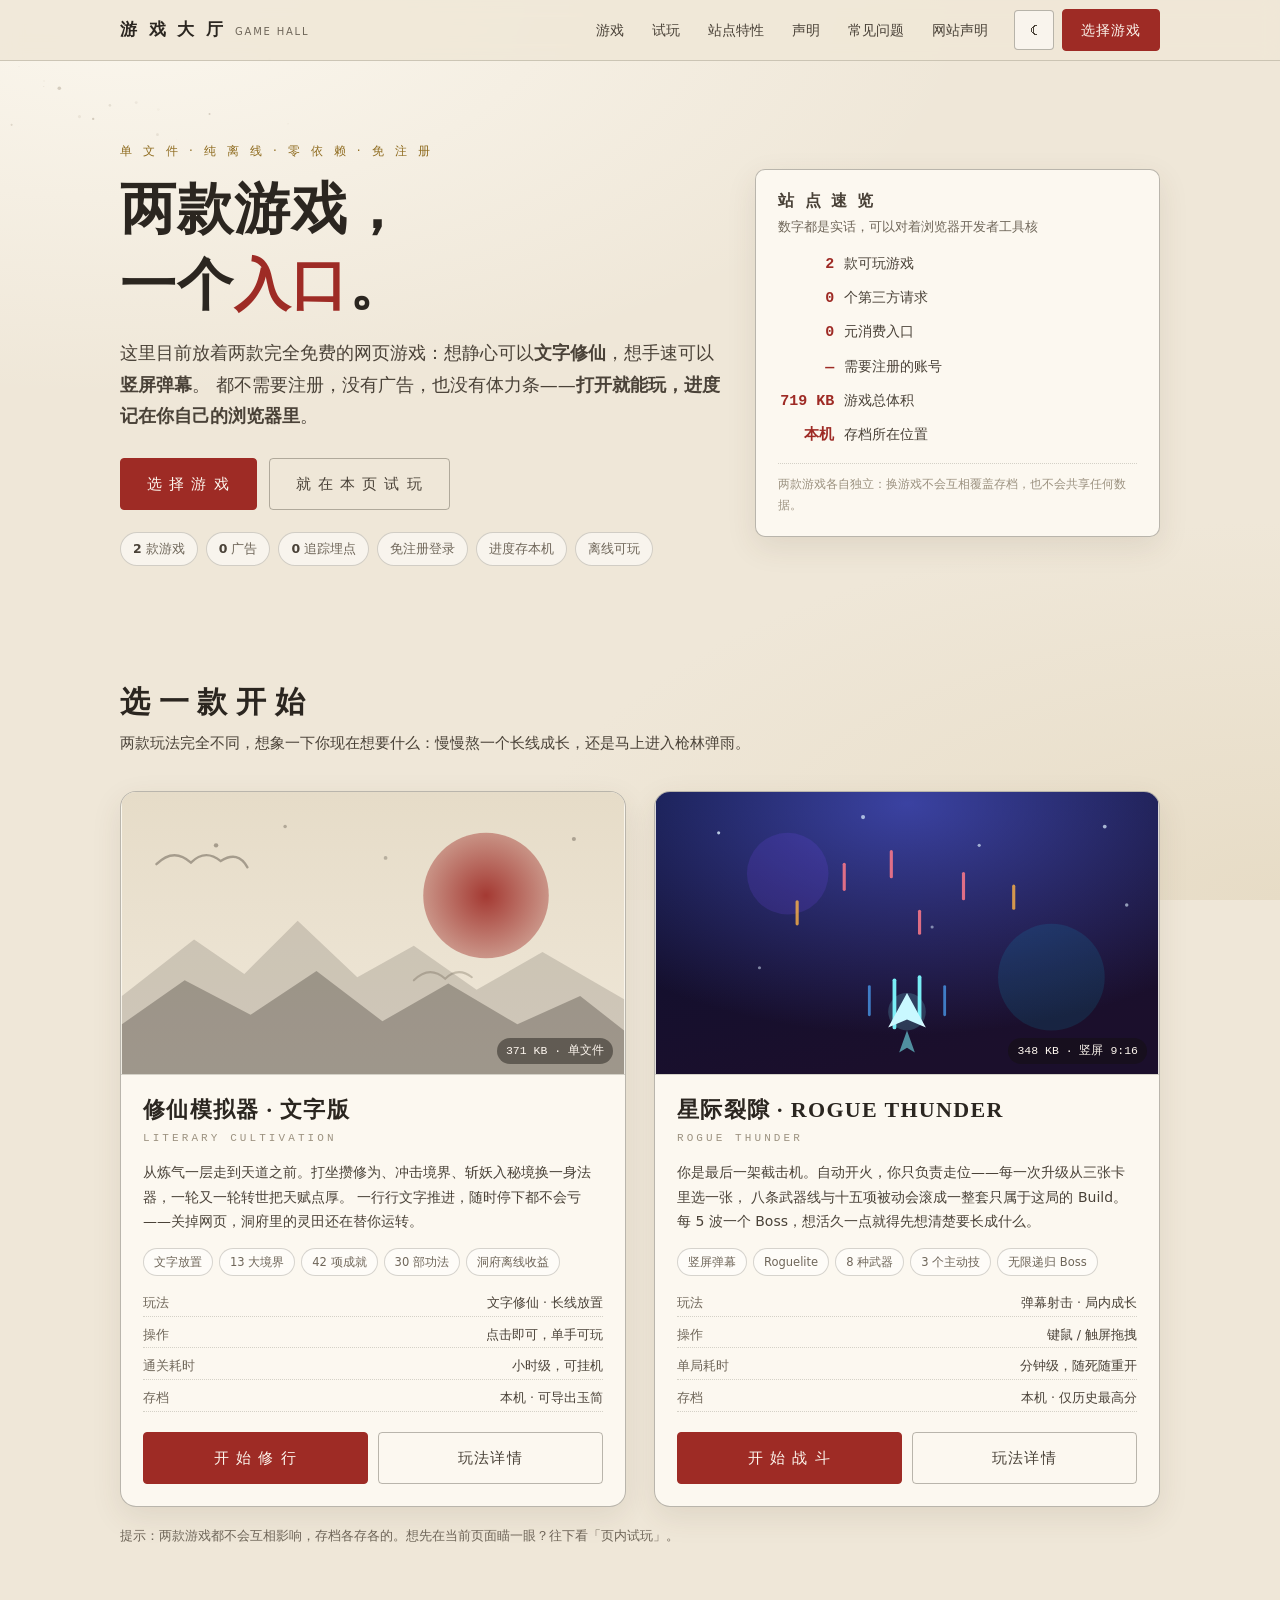
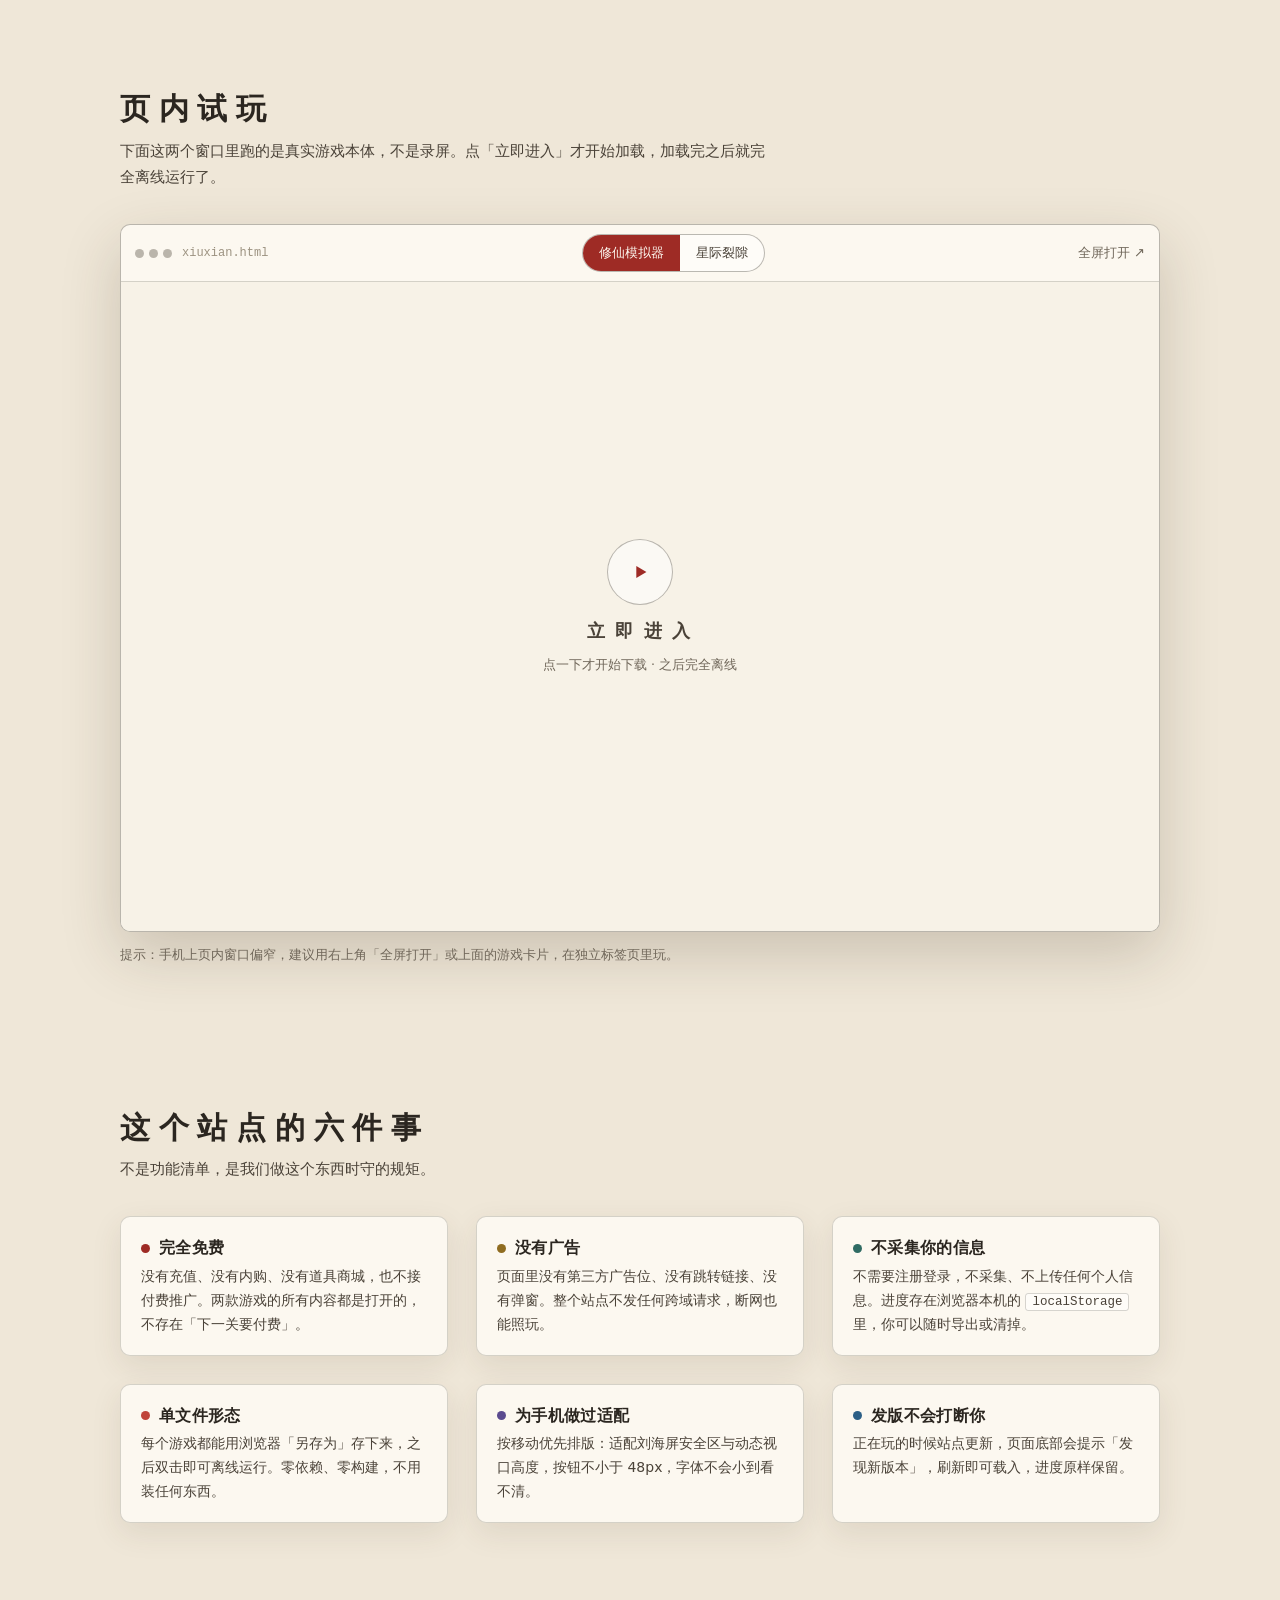
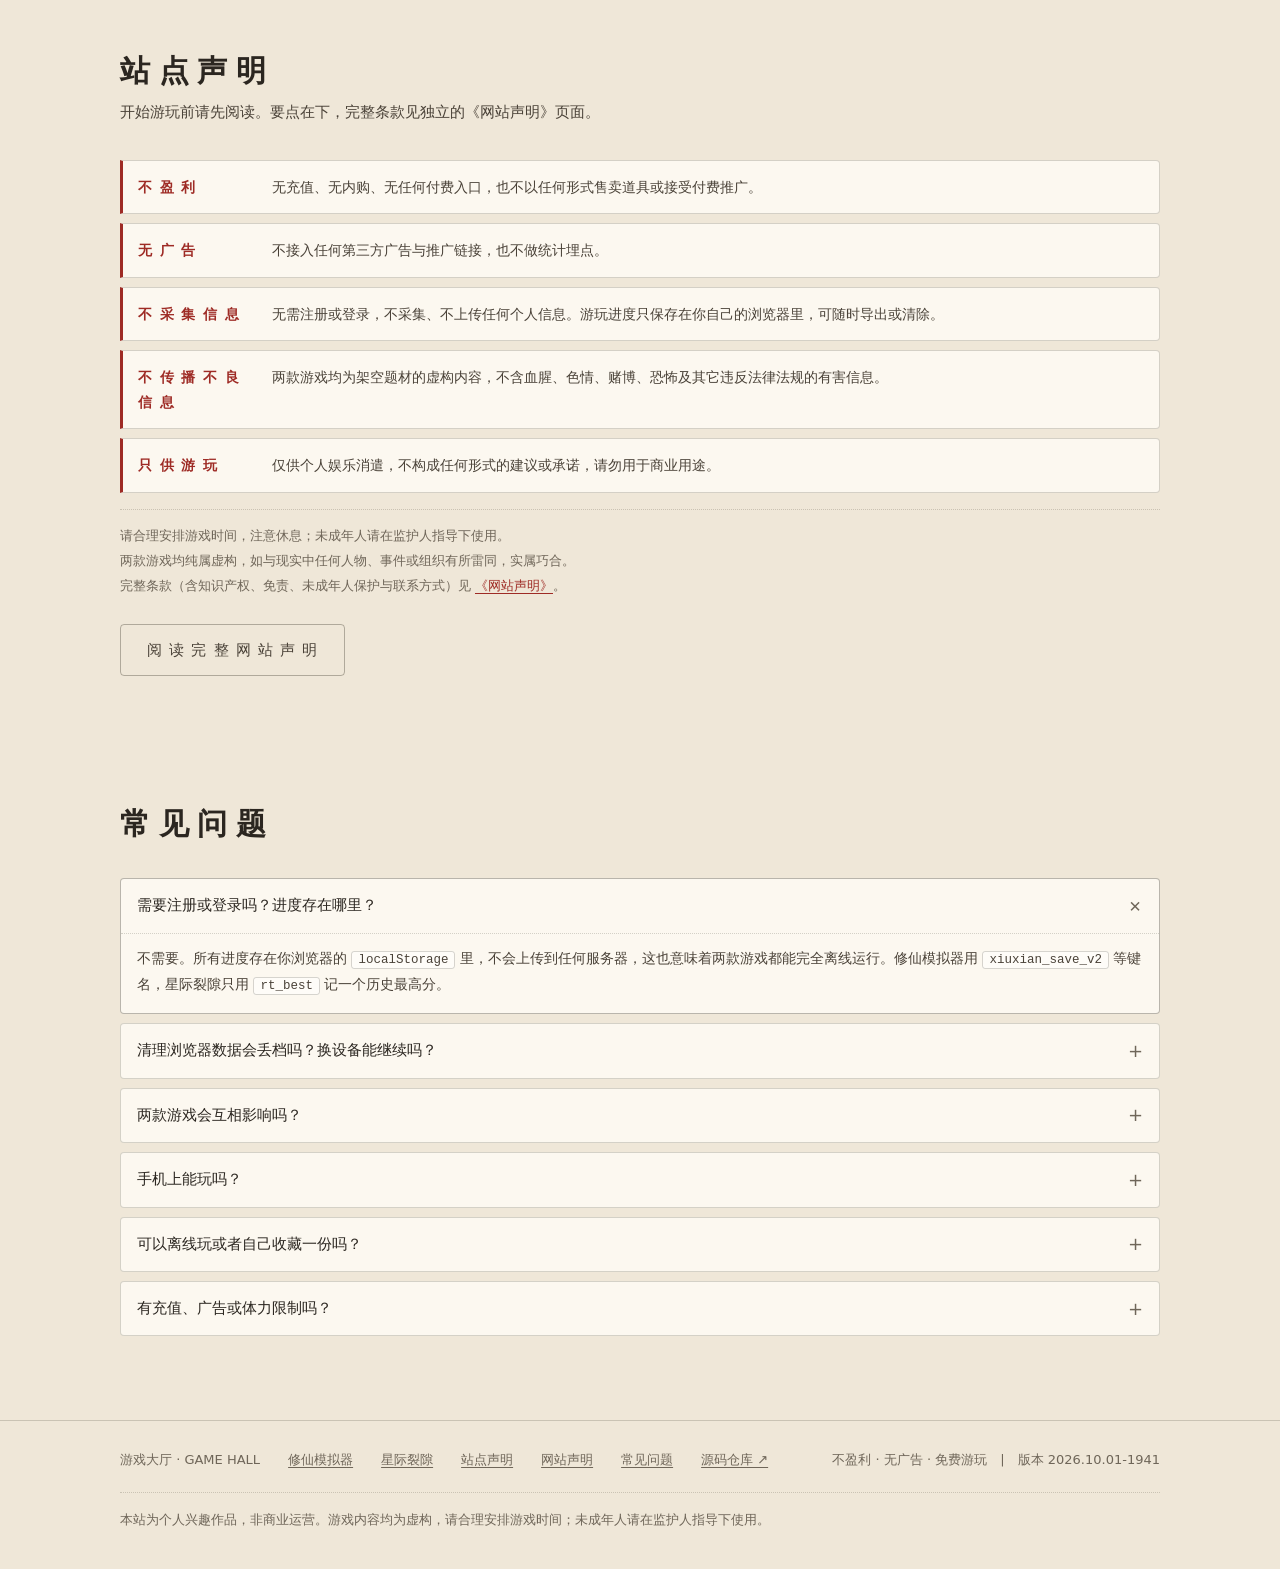
==== commit eb116b7f: "fix(rogue): v3.2 修三个玩家报告的 bug —— 导弹分导指数分裂 / 持续光束攒不满 / 机库升级点不动 ## 1. 导弹分导（t_split）指数分裂 → 卡死 根因：分裂出的子弹" ====
--- a/site/index.html
+++ b/site/index.html
@@ -94,7 +94,7 @@
           <li><b>0</b><span>个第三方请求</span></li>
           <li><b>0</b><span>元消费入口</span></li>
           <li><b>—</b><span>需要注册的账号</span></li>
-          <li><b id="statBytes">714 KB</b><span>游戏总体积</span></li>
+          <li><b id="statBytes">719 KB</b><span>游戏总体积</span></li>
           <li><b>本机</b><span>存档所在位置</span></li>
         </ul>
         <p class="foot">两款游戏各自独立：换游戏不会互相覆盖存档，也不会共享任何数据。</p>
@@ -210,7 +210,7 @@
               <path d="M160 152 L165 166 L160 163 L155 166 Z" fill="#7ef9ff" opacity=".55"/>
             </svg>
             <span class="badge" data-last hidden>上次游玩</span>
-            <span class="meta" id="sizeRogue">343 KB · 竖屏 9:16</span>
+            <span class="meta" id="sizeRogue">348 KB · 竖屏 9:16</span>
           </div>
           <div class="gbody">
             <h3>星际裂隙 · ROGUE THUNDER</h3>
@@ -395,7 +395,7 @@
     <a href="#faq">常见问题</a>
     <a href="https://github.com/shiyi7789/xiuxianmoni" target="_blank" rel="noopener">源码仓库 ↗</a>
     <span class="push muted">
-      不盈利 · 无广告 · 免费游玩　|　版本 <span id="verText">2026.10.01-1707</span>
+      不盈利 · 无广告 · 免费游玩　|　版本 <span id="verText">2026.10.01-1941</span>
     </span>
     <div class="foot-note muted">
       <p>本站为个人兴趣作品，非商业运营。游戏内容均为虚构，请合理安排游戏时间；未成年人请在监护人指导下使用。</p>
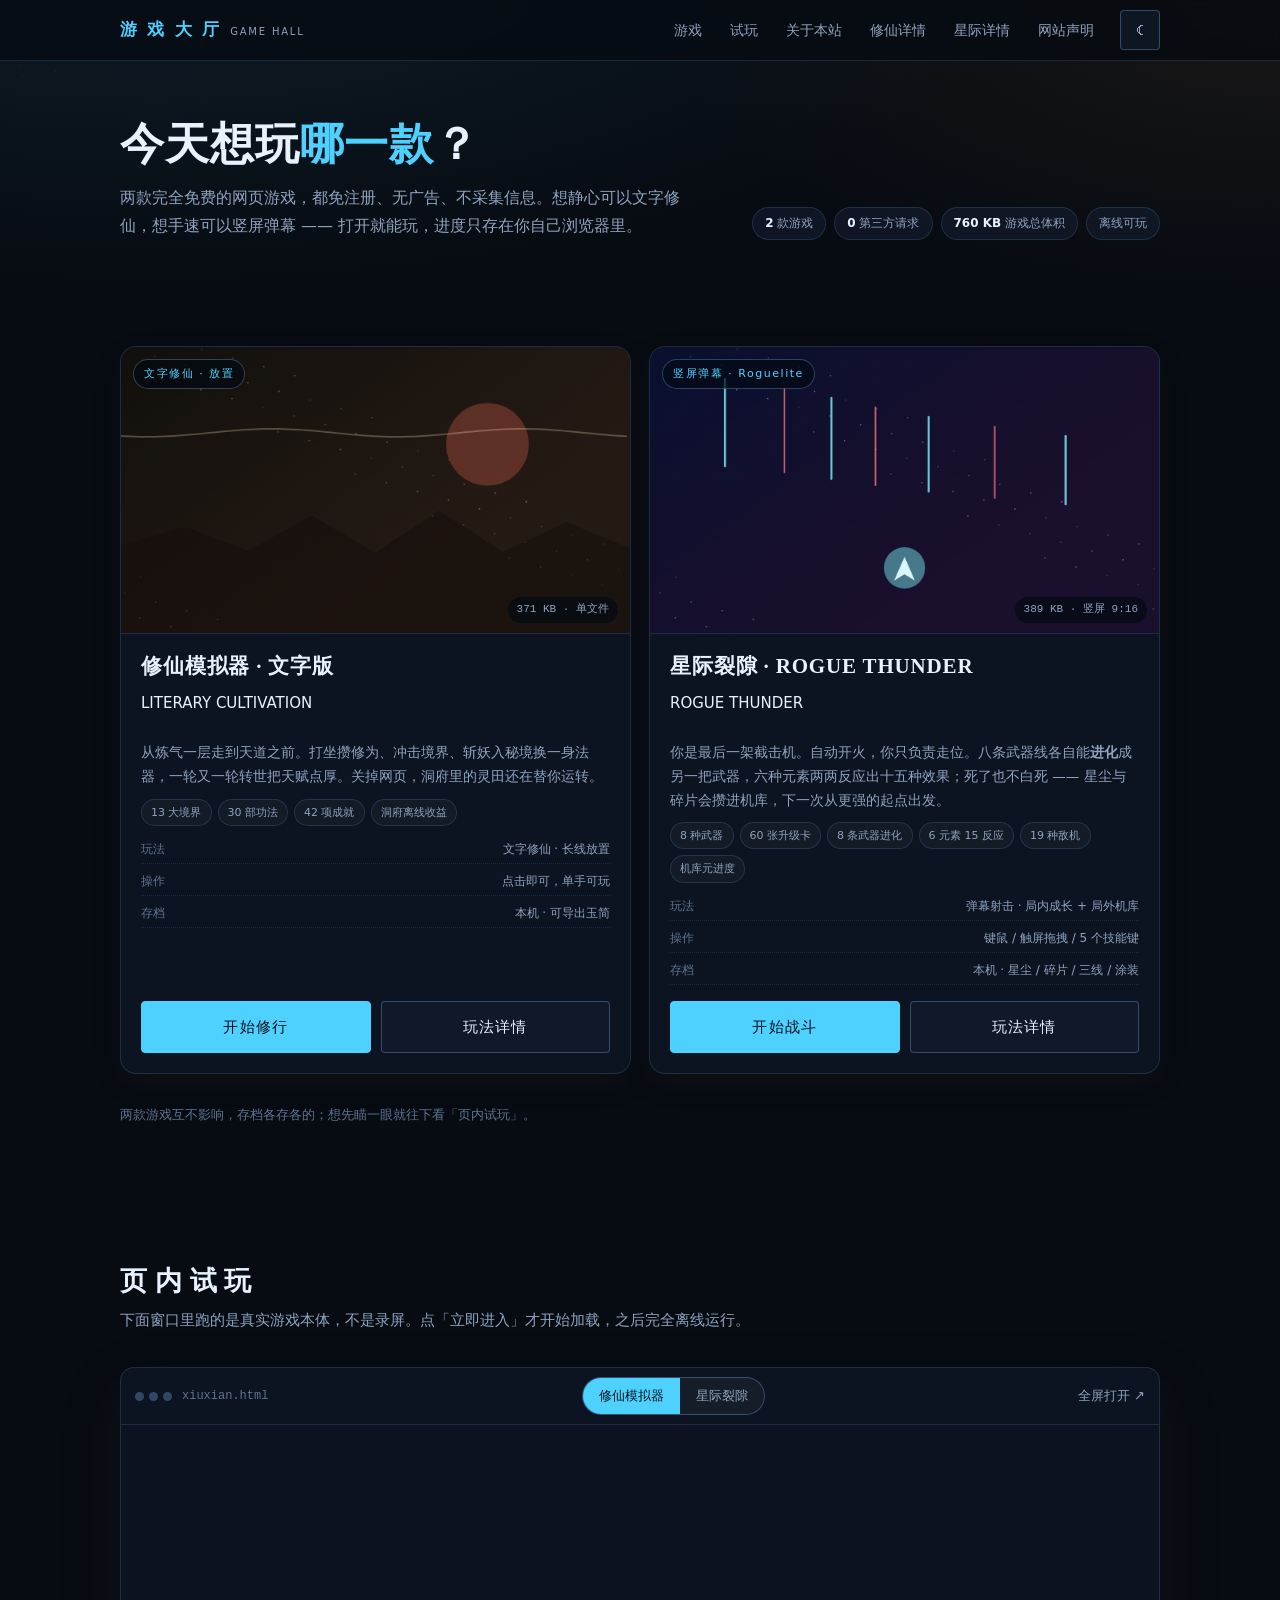
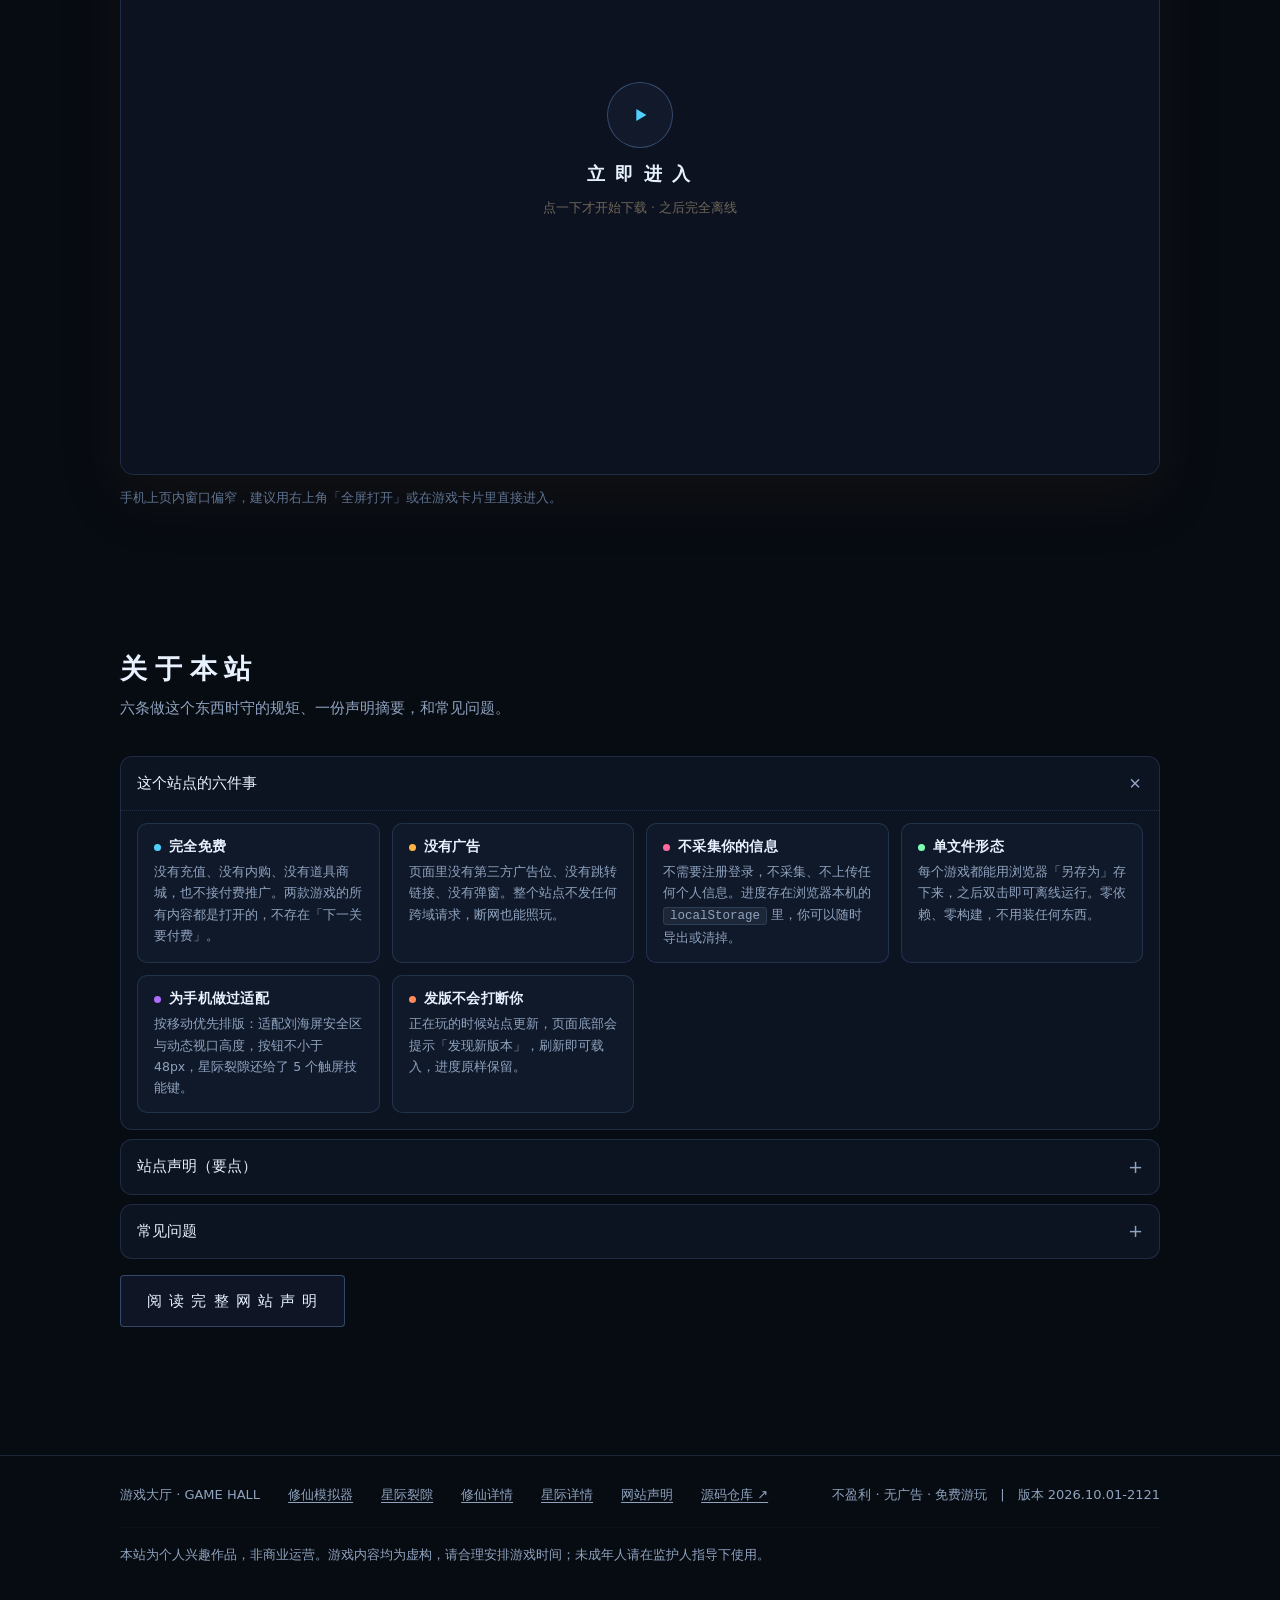
==== commit 3bc5201e: "feat(site): v3.3 大厅重做为「发射台」+ 全站文案对齐 + 闸门改口径 依据《提案-星际裂隙扩容与大厅重做》M0 的大厅部分。游戏侧的图标/设置/进化/图鉴已在前一个提交。  ## 1" ====
--- a/site/index.html
+++ b/site/index.html
@@ -1,15 +1,15 @@
 <!DOCTYPE html>
-<html lang="zh-CN" data-theme="light">
+<html lang="zh-CN" data-theme="dark">
 <head>
 <meta charset="UTF-8">
 <meta name="viewport" content="width=device-width, initial-scale=1, viewport-fit=cover">
 <title>游戏大厅 · 修仙模拟器 与 星际裂隙 | 免费离线网页游戏</title>
-<meta name="description" content="两款零依赖、纯离线的网页游戏，打开即玩：文字修仙《修仙模拟器》与竖屏弹幕 Roguelite《星际裂隙》。免注册、无广告、无追踪，进度只存在你自己浏览器里。">
+<meta name="description" content="两款零依赖、纯离线的网页游戏，打开即玩：文字修仙《修仙模拟器》与竖屏弹幕 Roguelite《星际裂隙》（8 武器 / 60 张卡 / 8 条武器进化 / 6 元素 15 反应 / 机库元进度）。免注册、无广告、无追踪，进度只存在你自己浏览器里。">
 <meta name="keywords" content="网页游戏,离线游戏,免费游戏,文字修仙,修仙模拟器,弹幕射击,Roguelite,星际裂隙,游戏大厅">
 <meta name="author" content="游戏大厅">
-<meta name="theme-color" content="#efe7d8" media="(prefers-color-scheme: light)">
-<meta name="theme-color" content="#101018" media="(prefers-color-scheme: dark)">
-<meta name="color-scheme" content="light dark">
+<meta name="theme-color" content="#eef3f8" media="(prefers-color-scheme: light)">
+<meta name="theme-color" content="#070b12" media="(prefers-color-scheme: dark)">
+<meta name="color-scheme" content="dark light">
 <link rel="canonical" href="https://xiuxianmoni.me/">
 <meta property="og:type" content="website">
 <meta property="og:site_name" content="游戏大厅">
@@ -17,17 +17,15 @@
 <meta property="og:description" content="文字修仙《修仙模拟器》+ 竖屏弹幕 Roguelite《星际裂隙》。免注册、无广告、无追踪，进度存在本机。">
 <meta property="og:url" content="https://xiuxianmoni.me/">
 <meta property="og:locale" content="zh_CN">
-<!-- og:image 暂未设置：指向不存在的文件会让分享卡片渲染成空白图，不如不设。
-     补法：放一张 1200×630 的 assets/og.png，再按「网站声明」页脚的联系方式所述的规范加回
-     og:image / og:image:width / og:image:height / twitter:image 四行。 -->
 <meta name="twitter:card" content="summary">
 <meta name="twitter:title" content="游戏大厅 · 两款免费离线网页游戏">
 <meta name="twitter:description" content="文字修仙 + 竖屏弹幕 Roguelite，免注册、无广告、无追踪，打开即玩。">
-<link rel="icon" href="data:image/svg+xml,%3Csvg xmlns='http://www.w3.org/2000/svg' viewBox='0 0 32 32'%3E%3Crect width='32' height='32' rx='6' fill='%239e2b25'/%3E%3Ctext x='16' y='23' font-size='19' text-anchor='middle' fill='%23fdf6ee' font-family='serif'%3E%E6%88%8F%3C/text%3E%3C/svg%3E">
+<link rel="icon" href="data:image/svg+xml,%3Csvg xmlns='http://www.w3.org/2000/svg' viewBox='0 0 32 32'%3E%3Crect width='32' height='32' rx='7' fill='%23070b12'/%3E%3Cpath d='M16 5 L25 16 L16 27 L7 16 Z' fill='none' stroke='%234fd1ff' stroke-width='2.4'/%3E%3Cpath d='M16 11 v10 M11 16 h10' stroke='%23ffb347' stroke-width='2.2'/%3E%3C/svg%3E">
 <script type="application/ld+json">
 {"@context":"https://schema.org","@type":"ItemList","name":"游戏大厅","url":"https://xiuxianmoni.me/","description":"两款零依赖纯离线的免费网页游戏","itemListElement":[{"@type":"ListItem","position":1,"item":{"@type":"VideoGame","name":"修仙模拟器 · 文字版","url":"https://xiuxianmoni.me/xiuxian.html","genre":["文字游戏","放置游戏","角色扮演"],"gamePlatform":["Web","Mobile Web"],"applicationCategory":"Game","operatingSystem":"任意支持现代浏览器的系统","inLanguage":"zh-CN","offers":{"@type":"Offer","price":"0","priceCurrency":"CNY"},"numberOfPlayers":{"@type":"QuantitativeValue","value":1}}},{"@type":"ListItem","position":2,"item":{"@type":"VideoGame","name":"星际裂隙 · ROGUE THUNDER","url":"https://xiuxianmoni.me/rogue/","genre":["弹幕射击","Roguelite"],"gamePlatform":["Web","Mobile Web"],"applicationCategory":"Game","operatingSystem":"任意支持现代浏览器的系统","inLanguage":"zh-CN","offers":{"@type":"Offer","price":"0","priceCurrency":"CNY"},"numberOfPlayers":{"@type":"QuantitativeValue","value":1}}}]}
 </script>
 <link rel="stylesheet" href="assets/site.css">
+<link rel="stylesheet" href="assets/hub.css">
 <script>
 /* 首帧前定主题，避免浅色页面先闪一下深色 */
 (function(){var d=document.documentElement;
@@ -36,7 +34,7 @@
 d.setAttribute('data-theme',t);}catch(e){d.setAttribute('data-theme','light');}})();
 </script>
 </head>
-<body data-ver="version.json">
+<body class="hub" data-ver="version.json">
 <a class="skip" href="#main">跳到主要内容</a>
 <canvas id="sky" aria-hidden="true"></canvas>
 
@@ -48,119 +46,73 @@
     <nav class="nav" aria-label="页面导航">
       <a href="#games">游戏</a>
       <a href="#try">试玩</a>
-      <a href="#features">站点特性</a>
-      <a href="#notice">声明</a>
-      <a href="#faq">常见问题</a>
+      <a href="#about">关于本站</a>
+      <a href="xiuxian-info.html">修仙详情</a>
+      <a href="rogue-info.html">星际详情</a>
       <a href="notice.html">网站声明</a>
     </nav>
     <div class="hdr-act">
       <button class="icon-btn" id="themeBtn" type="button" aria-label="切换明暗主题" title="切换明暗主题">☾</button>
-      <a class="btn primary" href="#games">选择游戏</a>
     </div>
   </div>
 </header>
 
 <main id="main">
 
-  <!-- ==================== 首屏 ==================== -->
-  <section class="hero">
-    <div class="wrap hero-grid">
-      <div>
-        <p class="eyebrow">单 文 件 · 纯 离 线 · 零 依 赖 · 免 注 册</p>
-        <h1>两款游戏，<br>一个<em>入口</em>。</h1>
-        <p class="lead">
-          这里目前放着两款完全免费的网页游戏：想静心可以<strong>文字修仙</strong>，想手速可以<strong>竖屏弹幕</strong>。
-          都不需要注册，没有广告，也没有体力条——<strong>打开就能玩，进度记在你自己的浏览器里</strong>。
-        </p>
-        <div class="cta">
-          <a class="btn primary" href="#games">选 择 游 戏</a>
-          <a class="btn ghost" href="#try">就 在 本 页 试 玩</a>
-        </div>
-        <ul class="chips">
+  <!-- ==================== 发射台：一行标题 + 继续上次 ==================== -->
+  <section class="launch">
+    <div class="wrap">
+      <div class="launch-top">
+        <div>
+          <h1>今天想玩<em>哪一款</em>？</h1>
+          <p class="lead">两款完全免费的网页游戏，都免注册、无广告、不采集信息。想静心可以文字修仙，想手速可以竖屏弹幕 —— 打开就能玩，进度只存在你自己浏览器里。</p>
+        </div>
+        <ul class="facts">
           <li><b>2</b> 款游戏</li>
-          <li><b>0</b> 广告</li>
-          <li><b>0</b> 追踪埋点</li>
-          <li>免注册登录</li>
-          <li>进度存本机</li>
+          <li><b>0</b> 第三方请求</li>
+          <li><b id="statBytes">760 KB</b> 游戏总体积</li>
           <li>离线可玩</li>
         </ul>
       </div>
 
-      <aside class="statbox" aria-label="站点速览">
-        <h2>站 点 速 览</h2>
-        <p class="sub">数字都是实话，可以对着浏览器开发者工具核</p>
-        <ul class="stat-list">
-          <li><b>2</b><span>款可玩游戏</span></li>
-          <li><b>0</b><span>个第三方请求</span></li>
-          <li><b>0</b><span>元消费入口</span></li>
-          <li><b>—</b><span>需要注册的账号</span></li>
-          <li><b id="statBytes">719 KB</b><span>游戏总体积</span></li>
-          <li><b>本机</b><span>存档所在位置</span></li>
-        </ul>
-        <p class="foot">两款游戏各自独立：换游戏不会互相覆盖存档，也不会共享任何数据。</p>
-      </aside>
+      <!-- 继续上次：只读本机 localStorage，不发送任何数据 -->
+      <div class="resume" id="resume" hidden>
+        <span class="rs-t">继续上次</span>
+        <span class="rs-v" id="resumeName">—</span>
+        <span class="rs-n" id="resumeNote"></span>
+        <a class="btn primary" id="resumeGo" href="xiuxian.html">继 续</a>
+      </div>
     </div>
   </section>
 
-  <!-- ==================== 游戏选择 ==================== -->
+  <!-- ==================== 两个游戏 ==================== -->
   <section id="games">
     <div class="wrap">
-      <div class="sec-h rv">
-        <h2>选 一 款 开 始</h2>
-        <p>两款玩法完全不同，想象一下你现在想要什么：慢慢熬一个长线成长，还是马上进入枪林弹雨。</p>
-      </div>
-
-      <div class="grid games">
+      <div class="berths">
         <!-- 修仙模拟器 -->
         <article class="gcard rv">
           <div class="gcover">
-            <svg viewBox="0 0 320 180" role="img" aria-label="修仙模拟器封面：朱红圆月下的层叠山峦与流云">
-              <defs>
-                <linearGradient id="cvA" x1="0" y1="0" x2="0" y2="1">
-                  <stop offset="0" stop-color="var(--bg3)"/><stop offset="1" stop-color="var(--bg)"/>
-                </linearGradient>
-                <radialGradient id="cvAmoon" cx="50%" cy="50%" r="50%">
-                  <stop offset="0" stop-color="var(--zhu)" stop-opacity=".92"/>
-                  <stop offset="1" stop-color="var(--zhu)" stop-opacity=".42"/>
-                </radialGradient>
-              </defs>
-              <rect width="320" height="180" fill="url(#cvA)"/>
-              <circle cx="232" cy="66" r="40" fill="url(#cvAmoon)"/>
-              <circle cx="60" cy="34" r="1.4" fill="var(--ink3)" opacity=".55"/>
-              <circle cx="104" cy="22" r="1.1" fill="var(--ink3)" opacity=".45"/>
-              <circle cx="168" cy="42" r="1.2" fill="var(--ink3)" opacity=".4"/>
-              <circle cx="288" cy="30" r="1.3" fill="var(--ink3)" opacity=".5"/>
-              <path d="M22 46 q11 -11 22 -1 q9 -9 19 -1 q11 -7 17 4" fill="none"
-                    stroke="var(--ink3)" stroke-width="1.5" stroke-linecap="round" opacity=".55"/>
-              <path d="M186 120 q10 -10 20 -1 q8 -8 17 -1" fill="none"
-                    stroke="var(--ink4)" stroke-width="1.3" stroke-linecap="round" opacity=".5"/>
-              <path d="M0 130 L46 94 L78 116 L112 82 L150 118 L186 98 L226 126 L268 102 L320 132 L320 180 L0 180 Z"
-                    fill="var(--ink)" opacity=".16"/>
-              <path d="M0 148 L40 120 L82 142 L124 114 L166 146 L208 122 L252 148 L292 130 L320 152 L320 180 L0 180 Z"
-                    fill="var(--ink)" opacity=".3"/>
-            </svg>
+            <canvas class="cov" data-cov="xiuxian" width="640" height="360" role="img" aria-label="修仙模拟器封面：朱红圆月下的层叠山峦与流云"></canvas>
+            <span class="scan" aria-hidden="true"></span>
+            <span class="tag">文字修仙 · 放置</span>
             <span class="badge" data-last hidden>上次游玩</span>
             <span class="meta" id="sizeXiuxian">371 KB · 单文件</span>
           </div>
           <div class="gbody">
             <h3>修仙模拟器 · 文字版</h3>
-            <p class="sub-en">LITERARY CULTIVATION</p>
-            <p class="desc">
-              从炼气一层走到天道之前。打坐攒修为、冲击境界、斩妖入秘境换一身法器，一轮又一轮转世把天赋点厚。
-              一行行文字推进，随时停下都不会亏——关掉网页，洞府里的灵田还在替你运转。
-            </p>
-            <ul class="gtags">
-              <li>文字放置</li><li>13 大境界</li><li>42 项成就</li><li>30 部功法</li><li>洞府离线收益</li>
+            <p class="en">LITERARY CULTIVATION</p>
+            <p class="desc">从炼气一层走到天道之前。打坐攒修为、冲击境界、斩妖入秘境换一身法器，一轮又一轮转世把天赋点厚。关掉网页，洞府里的灵田还在替你运转。</p>
+            <ul class="tags">
+              <li>13 大境界</li><li>30 部功法</li><li>42 项成就</li><li>洞府离线收益</li>
             </ul>
-            <div class="gfacts">
+            <div class="rows">
               <div><span>玩法</span><b>文字修仙 · 长线放置</b></div>
               <div><span>操作</span><b>点击即可，单手可玩</b></div>
-              <div><span>通关耗时</span><b>小时级，可挂机</b></div>
               <div><span>存档</span><b>本机 · 可导出玉简</b></div>
             </div>
-            <div class="gacts">
-              <a class="btn primary" href="xiuxian.html" data-game="xiuxian">开 始 修 行</a>
-              <a class="btn ghost" href="xiuxian-info.html">玩法详情</a>
+            <div class="acts">
+              <a class="btn primary" href="xiuxian.html" data-game="xiuxian">开始修行</a>
+              <a class="btn" href="xiuxian-info.html">玩法详情</a>
             </div>
           </div>
         </article>
@@ -168,76 +120,33 @@
         <!-- 星际裂隙 -->
         <article class="gcard rv">
           <div class="gcover">
-            <svg viewBox="0 0 320 180" role="img" aria-label="星际裂隙封面：深空中自动驾驶的战机与交错弹幕">
-              <defs>
-                <linearGradient id="cvB" x1="0" y1="0" x2="0.4" y2="1">
-                  <stop offset="0" stop-color="#0b1030"/><stop offset="1" stop-color="#1b0f2c"/>
-                </linearGradient>
-                <radialGradient id="cvBn" cx="50%" cy="4%" r="82%">
-                  <stop offset="0" stop-color="#5f6bff" stop-opacity=".55"/>
-                  <stop offset="1" stop-color="#5f6bff" stop-opacity="0"/>
-                </radialGradient>
-              </defs>
-              <rect width="320" height="180" fill="url(#cvB)"/>
-              <rect width="320" height="180" fill="url(#cvBn)"/>
-              <circle cx="84" cy="52" r="26" fill="#7c4dff" opacity=".16"/>
-              <circle cx="252" cy="118" r="34" fill="#00e0ff" opacity=".10"/>
-              <circle cx="40" cy="26" r="1" fill="#dff2ff" opacity=".8"/>
-              <circle cx="132" cy="16" r="1.3" fill="#dff2ff" opacity=".7"/>
-              <circle cx="206" cy="34" r="1" fill="#dff2ff" opacity=".65"/>
-              <circle cx="286" cy="22" r="1.2" fill="#dff2ff" opacity=".7"/>
-              <circle cx="176" cy="86" r="1" fill="#dff2ff" opacity=".5"/>
-              <circle cx="300" cy="72" r="1.1" fill="#dff2ff" opacity=".6"/>
-              <circle cx="66" cy="112" r="1" fill="#dff2ff" opacity=".5"/>
-              <!-- 敌弹：暖色（粉 / 橙），与玩家冷色弹道刻意分离 -->
-              <g stroke="#ff7a8a" stroke-width="2" stroke-linecap="round" opacity=".85">
-                <line x1="120" y1="46" x2="120" y2="62"/><line x1="150" y1="38" x2="150" y2="54"/>
-                <line x1="196" y1="52" x2="196" y2="68"/><line x1="168" y1="76" x2="168" y2="90"/>
-              </g>
-              <g stroke="#ffb347" stroke-width="2" stroke-linecap="round" opacity=".8">
-                <line x1="90" y1="70" x2="90" y2="84"/><line x1="228" y1="60" x2="228" y2="74"/>
-              </g>
-              <!-- 玩家弹道：冷色（青 / 蓝） -->
-              <g stroke="#7ef9ff" stroke-width="2.4" stroke-linecap="round" opacity=".95">
-                <line x1="152" y1="120" x2="152" y2="150"/><line x1="168" y1="118" x2="168" y2="146"/>
-              </g>
-              <g stroke="#4ea8ff" stroke-width="1.8" stroke-linecap="round" opacity=".7">
-                <line x1="136" y1="124" x2="136" y2="142"/><line x1="184" y1="124" x2="184" y2="142"/>
-              </g>
-              <!-- 玩家舰体 -->
-              <path d="M160 128 L172 150 L160 145 L148 150 Z" fill="#d9f7ff"/>
-              <circle cx="160" cy="140" r="12" fill="#7ef9ff" opacity=".18"/>
-              <path d="M160 152 L165 166 L160 163 L155 166 Z" fill="#7ef9ff" opacity=".55"/>
-            </svg>
+            <canvas class="cov" data-cov="rogue" width="640" height="360" role="img" aria-label="星际裂隙封面：深空中自动驾驶的战机与交错弹幕"></canvas>
+            <span class="scan" aria-hidden="true"></span>
+            <span class="tag">竖屏弹幕 · Roguelite</span>
             <span class="badge" data-last hidden>上次游玩</span>
-            <span class="meta" id="sizeRogue">348 KB · 竖屏 9:16</span>
+            <span class="meta" id="sizeRogue">389 KB · 竖屏 9:16</span>
           </div>
           <div class="gbody">
             <h3>星际裂隙 · ROGUE THUNDER</h3>
-            <p class="sub-en">ROGUE THUNDER</p>
-            <p class="desc">
-              你是最后一架截击机。自动开火，你只负责走位——每一次升级从三张卡里选一张，
-              八条武器线与十五项被动会滚成一整套只属于这局的 Build。每 5 波一个 Boss，想活久一点就得先想清楚要长成什么。
-            </p>
-            <ul class="gtags">
-              <li>竖屏弹幕</li><li>Roguelite</li><li>8 种武器</li><li>3 个主动技</li><li>无限递归 Boss</li>
+            <p class="en">ROGUE THUNDER</p>
+            <p class="desc">你是最后一架截击机。自动开火，你只负责走位。八条武器线各自能<b>进化</b>成另一把武器，六种元素两两反应出十五种效果；死了也不白死 —— 星尘与碎片会攒进机库，下一次从更强的起点出发。</p>
+            <ul class="tags">
+              <li>8 种武器</li><li>60 张升级卡</li><li>8 条武器进化</li><li>6 元素 15 反应</li><li>19 种敌机</li><li>机库元进度</li>
             </ul>
-            <div class="gfacts">
-              <div><span>玩法</span><b>弹幕射击 · 局内成长</b></div>
-              <div><span>操作</span><b>键鼠 / 触屏拖拽</b></div>
-              <div><span>单局耗时</span><b>分钟级，随死随重开</b></div>
-              <div><span>存档</span><b>本机 · 仅历史最高分</b></div>
+            <div class="rows">
+              <div><span>玩法</span><b>弹幕射击 · 局内成长 + 局外机库</b></div>
+              <div><span>操作</span><b>键鼠 / 触屏拖拽 / 5 个技能键</b></div>
+              <div><span>存档</span><b>本机 · 星尘 / 碎片 / 三线 / 涂装</b></div>
             </div>
-            <div class="gacts">
-              <a class="btn primary" href="rogue/" data-game="rogue">开 始 战 斗</a>
-              <a class="btn ghost" href="rogue-info.html">玩法详情</a>
+            <div class="acts">
+              <a class="btn primary" href="rogue/" data-game="rogue">开始战斗</a>
+              <a class="btn" href="rogue-info.html">玩法详情</a>
             </div>
           </div>
         </article>
       </div>
-
-      <p class="muted rv" style="font-size:13px;margin-top:18px">
-        提示：两款游戏都不会互相影响，存档各存各的。想先在当前页面瞄一眼？往下看「页内试玩」。
+      <p class="muted note" style="font-size:13px;margin:0 0 8px">
+        两款游戏互不影响，存档各存各的；想先瞄一眼就往下看「页内试玩」。
       </p>
     </div>
   </section>
@@ -247,7 +156,7 @@
     <div class="wrap">
       <div class="sec-h rv">
         <h2>页 内 试 玩</h2>
-        <p>下面这两个窗口里跑的是真实游戏本体，不是录屏。点「立即进入」才开始加载，加载完之后就完全离线运行了。</p>
+        <p>下面窗口里跑的是真实游戏本体，不是录屏。点「立即进入」才开始加载，之后完全离线运行。</p>
       </div>
       <div class="try rv">
         <div class="try-bar">
@@ -269,117 +178,105 @@
           </button>
         </div>
       </div>
-      <p class="muted" style="font-size:13px;margin-top:12px">
-        提示：手机上页内窗口偏窄，建议用右上角「全屏打开」或上面的游戏卡片，在独立标签页里玩。
+      <p class="muted note" style="font-size:13px;margin-top:12px">
+        手机上页内窗口偏窄，建议用右上角「全屏打开」或在游戏卡片里直接进入。
       </p>
     </div>
   </section>
 
-  <!-- ==================== 站点特性 ==================== -->
-  <section id="features">
+  <!-- ==================== 关于本站（全部折叠，不占首屏） ==================== -->
+  <section id="about" class="about">
     <div class="wrap">
       <div class="sec-h rv">
-        <h2>这 个 站 点 的 六 件 事</h2>
-        <p>不是功能清单，是我们做这个东西时守的规矩。</p>
-      </div>
-      <div class="grid feats">
-        <article class="card rv">
-          <h3><span class="dot" aria-hidden="true"></span>完全免费</h3>
-          <p>没有充值、没有内购、没有道具商城，也不接付费推广。两款游戏的所有内容都是打开的，不存在「下一关要付费」。</p>
-        </article>
-        <article class="card rv">
-          <h3><span class="dot d2" aria-hidden="true"></span>没有广告</h3>
-          <p>页面里没有第三方广告位、没有跳转链接、没有弹窗。整个站点不发任何跨域请求，断网也能照玩。</p>
-        </article>
-        <article class="card rv">
-          <h3><span class="dot d3" aria-hidden="true"></span>不采集你的信息</h3>
-          <p>不需要注册登录，不采集、不上传任何个人信息。进度存在浏览器本机的 <code>localStorage</code> 里，你可以随时导出或清掉。</p>
-        </article>
-        <article class="card rv">
-          <h3><span class="dot d4" aria-hidden="true"></span>单文件形态</h3>
-          <p>每个游戏都能用浏览器「另存为」存下来，之后双击即可离线运行。零依赖、零构建，不用装任何东西。</p>
-        </article>
-        <article class="card rv">
-          <h3><span class="dot d5" aria-hidden="true"></span>为手机做过适配</h3>
-          <p>按移动优先排版：适配刘海屏安全区与动态视口高度，按钮不小于 48px，字体不会小到看不清。</p>
-        </article>
-        <article class="card rv">
-          <h3><span class="dot d6" aria-hidden="true"></span>发版不会打断你</h3>
-          <p>正在玩的时候站点更新，页面底部会提示「发现新版本」，刷新即可载入，进度原样保留。</p>
-        </article>
-      </div>
-    </div>
-  </section>
-
-  <!-- ==================== 声明摘要 ==================== -->
-  <section id="notice">
-    <div class="wrap">
-      <div class="sec-h rv">
-        <h2>站 点 声 明</h2>
-        <p>开始游玩前请先阅读。要点在下，完整条款见独立的《网站声明》页面。</p>
-      </div>
-      <ul class="promise rv">
-        <li><b>不 盈 利</b><span>无充值、无内购、无任何付费入口，也不以任何形式售卖道具或接受付费推广。</span></li>
-        <li><b>无 广 告</b><span>不接入任何第三方广告与推广链接，也不做统计埋点。</span></li>
-        <li><b>不 采 集 信 息</b><span>无需注册或登录，不采集、不上传任何个人信息。游玩进度只保存在你自己的浏览器里，可随时导出或清除。</span></li>
-        <li><b>不 传 播 不 良 信 息</b><span>两款游戏均为架空题材的虚构内容，不含血腥、色情、赌博、恐怖及其它违反法律法规的有害信息。</span></li>
-        <li><b>只 供 游 玩</b><span>仅供个人娱乐消遣，不构成任何形式的建议或承诺，请勿用于商业用途。</span></li>
-      </ul>
-      <p class="fineprint rv">
-        请合理安排游戏时间，注意休息；未成年人请在监护人指导下使用。<br>
-        两款游戏均纯属虚构，如与现实中任何人物、事件或组织有所雷同，实属巧合。<br>
-        完整条款（含知识产权、免责、未成年人保护与联系方式）见 <a href="notice.html">《网站声明》</a>。
-      </p>
-      <div class="cta rv">
-        <a class="btn ghost" href="notice.html">阅 读 完 整 网 站 声 明</a>
-      </div>
-    </div>
-  </section>
-
-  <!-- ==================== FAQ ==================== -->
-  <section id="faq">
-    <div class="wrap">
-      <div class="sec-h rv">
-        <h2>常 见 问 题</h2>
-      </div>
-      <div class="faq rv">
-        <details open>
-          <summary>需要注册或登录吗？进度存在哪里？</summary>
-          <div class="ans">
-            <p>不需要。所有进度存在你浏览器的 <code>localStorage</code> 里，不会上传到任何服务器，这也意味着两款游戏都能完全离线运行。修仙模拟器用 <code>xiuxian_save_v2</code> 等键名，星际裂隙只用 <code>rt_best</code> 记一个历史最高分。</p>
-          </div>
-        </details>
-        <details>
-          <summary>清理浏览器数据会丢档吗？换设备能继续吗？</summary>
-          <div class="ans">
-            <p>会丢。清理站点数据、使用无痕模式或换浏览器都会丢档。修仙模拟器顶栏的「存 档」面板提供 3 枚玉简与存档码／存档文件的导出导入，换设备时导出再导入即可；星际裂隙是局内成长玩法，只留一个最高分，重开不影响体验。</p>
-            <p>建议每玩到一个大境界就顺手导出一次存档文件。</p>
-          </div>
-        </details>
-        <details>
-          <summary>两款游戏会互相影响吗？</summary>
-          <div class="ans">
-            <p>不会。它们是两个独立的单文件程序，各自用自己的存储键，也各自有自己的更新节奏。在大厅里换着玩不会覆盖任何一边的数据。</p>
-          </div>
-        </details>
-        <details>
-          <summary>手机上能玩吗？</summary>
-          <div class="ans">
-            <p>能。修仙模拟器窄屏下会把页签变成底部导航栏、弹层改为底部弹出，并适配了刘海屏安全区；星际裂隙本身是 9:16 竖屏弹幕游戏，支持触屏拖拽操控，手机是它的主场。</p>
-          </div>
-        </details>
-        <details>
-          <summary>可以离线玩或者自己收藏一份吗？</summary>
-          <div class="ans">
-            <p>可以。修仙模拟器是一个零依赖的单文件 HTML，用浏览器「另存为」保存后双击即可运行；星际裂隙是标准的静态页面，把整个 <code>rogue</code> 目录存到本地、用浏览器打开其中的 <code>index.html</code> 也能玩。两者的体积见上方卡片，都不超过半兆。存档跟着浏览器走，同源打开才会延续。</p>
-          </div>
-        </details>
-        <details>
-          <summary>有充值、广告或体力限制吗？</summary>
-          <div class="ans">
-            <p>都没有。没有充值入口、没有广告、没有体力条，也不做任何埋点统计。页面本身不发任何第三方请求。完整条款见<a href="notice.html">《网站声明》</a>。</p>
-          </div>
-        </details>
+        <h2>关 于 本 站</h2>
+        <p>六条做这个东西时守的规矩、一份声明摘要，和常见问题。</p>
+      </div>
+
+      <details class="rv" open>
+        <summary>这个站点的六件事</summary>
+        <div class="ans">
+          <div class="grid">
+            <article class="card"><h3><span class="dot" aria-hidden="true"></span>完全免费</h3>
+              <p>没有充值、没有内购、没有道具商城，也不接付费推广。两款游戏的所有内容都是打开的，不存在「下一关要付费」。</p></article>
+            <article class="card"><h3><span class="dot d2" aria-hidden="true"></span>没有广告</h3>
+              <p>页面里没有第三方广告位、没有跳转链接、没有弹窗。整个站点不发任何跨域请求，断网也能照玩。</p></article>
+            <article class="card"><h3><span class="dot d3" aria-hidden="true"></span>不采集你的信息</h3>
+              <p>不需要注册登录，不采集、不上传任何个人信息。进度存在浏览器本机的 <code>localStorage</code> 里，你可以随时导出或清掉。</p></article>
+            <article class="card"><h3><span class="dot d4" aria-hidden="true"></span>单文件形态</h3>
+              <p>每个游戏都能用浏览器「另存为」存下来，之后双击即可离线运行。零依赖、零构建，不用装任何东西。</p></article>
+            <article class="card"><h3><span class="dot d5" aria-hidden="true"></span>为手机做过适配</h3>
+              <p>按移动优先排版：适配刘海屏安全区与动态视口高度，按钮不小于 48px，星际裂隙还给了 5 个触屏技能键。</p></article>
+            <article class="card"><h3><span class="dot d6" aria-hidden="true"></span>发版不会打断你</h3>
+              <p>正在玩的时候站点更新，页面底部会提示「发现新版本」，刷新即可载入，进度原样保留。</p></article>
+          </div>
+        </div>
+      </details>
+
+      <details class="rv" id="notice">
+        <summary>站点声明（要点）</summary>
+        <div class="ans">
+          <ul class="promise">
+            <li><b>不 盈 利</b><span>无充值、无内购、无任何付费入口，也不以任何形式售卖道具或接受付费推广。</span></li>
+            <li><b>无 广 告</b><span>不接入任何第三方广告与推广链接，也不做统计埋点。</span></li>
+            <li><b>不 采 集 信 息</b><span>无需注册或登录，不采集、不上传任何个人信息。游玩进度只保存在你自己的浏览器里，可随时导出或清除。</span></li>
+            <li><b>不 传 播 不 良 信 息</b><span>两款游戏均为架空题材的虚构内容，不含血腥、色情、赌博、恐怖及其它违反法律法规的有害信息。</span></li>
+            <li><b>只 供 游 玩</b><span>仅供个人娱乐消遣，不构成任何形式的建议或承诺，请勿用于商业用途。</span></li>
+          </ul>
+          <p class="note" style="margin:14px 0 0;font-size:12.5px;line-height:2">
+            请合理安排游戏时间，注意休息；未成年人请在监护人指导下使用。<br>
+            两款游戏均纯属虚构，如与现实中任何人物、事件或组织有所雷同，实属巧合。<br>
+            完整条款（含知识产权、免责、未成年人保护与联系方式）见 <a href="notice.html">《网站声明》</a>。
+          </p>
+        </div>
+      </details>
+
+      <details class="rv">
+        <summary>常见问题</summary>
+        <div class="ans">
+          <div class="faq">
+            <details open>
+              <summary>需要注册或登录吗？进度存在哪里？</summary>
+              <div class="ans">
+                <p>不需要。所有进度存在你浏览器的 <code>localStorage</code> 里，不会上传到任何服务器，这也意味着两款游戏都能完全离线运行。修仙模拟器用 <code>xiuxian_save_v2</code> 等键名；星际裂隙用 <code>rt_save_v2</code> 存星尘 / 碎片 / 三条升级线 / 改装槽 / 深渊深度，还会记最近 20 局的波次（只在本机，用来在机库里显示你自己的中位数）。</p>
+              </div>
+            </details>
+            <details>
+              <summary>清理浏览器数据会丢档吗？换设备能继续吗？</summary>
+              <div class="ans">
+                <p>会丢。清理站点数据、使用无痕模式或换浏览器都会丢档。修仙模拟器顶栏的「存 档」面板提供 3 枚玉简与存档码／存档文件的导出导入，换设备时导出再导入即可；星际裂隙的机库进度目前只在本机，重开不影响体验。</p>
+                <p>建议每玩到一个大境界就顺手导出一次存档文件。</p>
+              </div>
+            </details>
+            <details>
+              <summary>两款游戏会互相影响吗？</summary>
+              <div class="ans">
+                <p>不会。它们是两个独立的程序，各自用自己的存储键，也各自有自己的更新节奏。在大厅里换着玩不会覆盖任何一边的数据。</p>
+              </div>
+            </details>
+            <details>
+              <summary>手机上能玩吗？</summary>
+              <div class="ans">
+                <p>能。修仙模拟器窄屏下会把页签变成底部导航栏、弹层改为底部弹出，并适配了刘海屏安全区；星际裂隙本身就是 9:16 竖屏弹幕游戏，支持触屏拖拽操控，并给了冲刺 / 核弹 / 时缓 / 相位 / 光束五个触屏技能键。</p>
+              </div>
+            </details>
+            <details>
+              <summary>星际裂隙一局大概多久？</summary>
+              <div class="ans">
+                <p>中位数大约第 15 波、9 分钟左右；打得好的话能到 25 波以上。每 5 波一个 Boss，每 10 波进一阶（密度与规则都会变）。打到一半关掉页面也没关系，主菜单有「继续上次战斗」。</p>
+              </div>
+            </details>
+            <details>
+              <summary>有充值、广告或体力限制吗？</summary>
+              <div class="ans">
+                <p>都没有。没有充值入口、没有广告、没有体力条，也不做任何埋点统计。页面本身不发任何第三方请求。完整条款见<a href="notice.html">《网站声明》</a>。</p>
+              </div>
+            </details>
+          </div>
+        </div>
+      </details>
+
+      <div class="cta rv" style="margin-top:16px">
+        <a class="btn" href="notice.html">阅 读 完 整 网 站 声 明</a>
       </div>
     </div>
   </section>
@@ -390,12 +287,12 @@
     <span>游戏大厅 · GAME HALL</span>
     <a href="xiuxian.html">修仙模拟器</a>
     <a href="rogue/">星际裂隙</a>
-    <a href="#notice">站点声明</a>
+    <a href="xiuxian-info.html">修仙详情</a>
+    <a href="rogue-info.html">星际详情</a>
     <a href="notice.html">网站声明</a>
-    <a href="#faq">常见问题</a>
     <a href="https://github.com/shiyi7789/xiuxianmoni" target="_blank" rel="noopener">源码仓库 ↗</a>
     <span class="push muted">
-      不盈利 · 无广告 · 免费游玩　|　版本 <span id="verText">2026.10.01-1941</span>
+      不盈利 · 无广告 · 免费游玩　|　版本 <span id="verText">2026.10.01-2121</span>
     </span>
     <div class="foot-note muted">
       <p>本站为个人兴趣作品，非商业运营。游戏内容均为虚构，请合理安排游戏时间；未成年人请在监护人指导下使用。</p>
--- a/site/assets/hub.css
+++ b/site/assets/hub.css
@@ -0,0 +1,149 @@
+/* ============================================================
+ * hub.css —— 游戏大厅（发射台）专用样式，v3.3 重做
+ * ------------------------------------------------------------
+ * 为什么不直接改 site.css：
+ *   site.css 被「大厅 / 两个玩法详情 / 网站声明」四个页面共用。
+ *   大厅要从"编辑式落地页"改成"主机库/发射台"，视觉要大改；
+ *   把新版式单独放这里（并用 body.hub 限定作用域），另外三页一个字都不动。
+ *
+ * 分层纪律：令牌 → 骨架 → 泊位卡 → 试玩 → 折叠区。
+ * 配色刻意避开"紫蓝渐变统治"：青色为主、琥珀为强调、品红只做点缀。
+ * ============================================================ */
+
+body.hub{
+  --hb-bg:#070b12; --hb-bg2:#0c1220; --hb-panel:rgba(16,24,40,.72);
+  --hb-panel2:rgba(22,32,52,.55); --hb-line:rgba(126,180,255,.16);
+  --hb-line2:rgba(126,180,255,.32);
+  --hb-ink:#e8f2ff; --hb-dim:#8fa3bf; --hb-dim2:#5f7391;
+  --hb-cyan:#4fd1ff; --hb-amber:#ffb347; --hb-magenta:#ff6b9d;
+  --hb-zhu:#c0453a;
+  background:var(--hb-bg); color:var(--hb-ink);
+  background-image:
+    radial-gradient(120% 70% at 12% -10%, rgba(79,209,255,.10), transparent 60%),
+    radial-gradient(90% 60% at 100% 0%, rgba(255,179,71,.07), transparent 55%);
+  background-attachment:fixed;
+}
+body.hub #sky{opacity:.5}
+body.hub a{color:var(--hb-cyan)}
+body.hub .hdr{background:rgba(7,11,18,.82);border-bottom-color:var(--hb-line)}
+body.hub .logo b{letter-spacing:.18em}
+body.hub .logo i,body.hub .nav a{color:var(--hb-dim)}
+body.hub .nav a:hover{color:var(--hb-cyan);background:rgba(255,255,255,.05)}
+body.hub .icon-btn{border-color:var(--hb-line2);background:var(--hb-panel2);color:var(--hb-dim)}
+body.hub .btn{border-color:var(--hb-line2);background:var(--hb-panel2);color:var(--hb-ink)}
+body.hub .btn:hover{border-color:var(--hb-cyan);color:var(--hb-cyan);background:rgba(79,209,255,.08)}
+body.hub .btn.primary{background:var(--hb-cyan);border-color:var(--hb-cyan);color:#04141f}
+body.hub .btn.primary:hover{background:#7fe0ff;border-color:#7fe0ff;color:#04141f}
+body.hub code{background:rgba(255,255,255,.06);border-color:var(--hb-line);color:var(--hb-dim)}
+body.hub kbd{border-color:var(--hb-line2);background:var(--hb-panel2);color:var(--hb-dim);box-shadow:none}
+body.hub .muted{color:var(--hb-dim)}
+body.hub footer{border-top-color:var(--hb-line);color:var(--hb-dim)}
+body.hub .foot-grid a{color:var(--hb-dim)}
+body.hub .foot-grid a:hover{color:var(--hb-cyan)}
+body.hub ::selection{background:rgba(79,209,255,.28)}
+body.hub :focus-visible{outline-color:var(--hb-cyan)}
+body.hub .upd{background:var(--hb-panel);border-color:var(--hb-line2);color:var(--hb-dim)}
+body.hub .upd b{color:var(--hb-amber)}
+body.hub .upd button{background:var(--hb-cyan);border-color:var(--hb-cyan);color:#04141f}
+
+/* ---------- 首屏：紧凑横幅，把游戏入口顶到第一屏 ---------- */
+body.hub .launch{padding:clamp(24px,5vw,54px) 0 6px}
+body.hub .launch-top{display:grid;gap:18px;align-items:end}
+@media (min-width:900px){ body.hub .launch-top{grid-template-columns:1fr auto} }
+body.hub .launch h1{margin:0 0 10px;font-size:clamp(26px,5.4vw,44px);letter-spacing:.02em}
+body.hub .launch h1 em{font-style:normal;color:var(--hb-cyan)}
+body.hub .launch .lead{font-size:clamp(14px,2.4vw,16px);color:var(--hb-dim);max-width:56ch;margin:0}
+body.hub .facts{display:flex;gap:8px;flex-wrap:wrap;margin:0;padding:0;list-style:none}
+body.hub .facts li{font-size:12px;padding:5px 12px;border-radius:100px;
+  border:1px solid var(--hb-line);background:var(--hb-panel2);color:var(--hb-dim)}
+body.hub .facts b{color:var(--hb-ink);font-variant-numeric:tabular-nums}
+
+/* ---------- 继续上次：零风险的留存钩子（只读本机存档） ---------- */
+body.hub .resume{display:none;align-items:center;gap:14px;flex-wrap:wrap;
+  margin:18px 0 0;padding:14px 18px;border-radius:12px;
+  border:1px solid var(--hb-line2);background:linear-gradient(90deg,rgba(79,209,255,.10),rgba(79,209,255,.02))}
+body.hub .resume.on{display:flex}
+body.hub .resume .rs-t{font-size:12px;letter-spacing:.2em;color:var(--hb-dim2)}
+body.hub .resume .rs-v{font-weight:700;font-size:15px}
+body.hub .resume .rs-n{font-size:12px;color:var(--hb-dim)}
+body.hub .resume .btn{margin-left:auto;min-height:40px;padding:8px 20px}
+
+/* ---------- 泊位卡：两个游戏 ── 各自带主题色 ---------- */
+body.hub .berths{display:grid;gap:18px;grid-template-columns:repeat(auto-fit,minmax(300px,1fr));
+  padding:clamp(20px,4vw,36px) 0 clamp(18px,4vw,30px)}
+body.hub .berths > .gcard{position:relative;display:flex;flex-direction:column;overflow:hidden;
+  border:1px solid var(--hb-line);border-radius:16px;background:var(--hb-panel);
+  transition:transform .22s cubic-bezier(.22,.61,.36,1),border-color .22s,box-shadow .22s}
+body.hub .berths > .gcard:hover,body.hub .berths > .gcard:focus-within{transform:translateY(-4px);
+  border-color:var(--bc,var(--hb-cyan));box-shadow:0 24px 60px rgba(0,0,0,.5)}
+body.hub .berths > .gcard .gcover{position:relative;aspect-ratio:16/9;overflow:hidden;border-bottom:1px solid var(--hb-line)}
+body.hub .berths > .gcard .gcover canvas{width:100%;height:100%;display:block}
+body.hub .berths > .gcard .cov{display:block;width:100%;height:100%}
+body.hub .berths > .gcard .scan{position:absolute;inset:0;pointer-events:none;opacity:0;transition:opacity .2s;
+  background:repeating-linear-gradient(180deg,rgba(255,255,255,.05) 0 1px,transparent 1px 3px)}
+body.hub .berths > .gcard:hover .scan,body.hub .berths > .gcard:focus-within .scan{opacity:1}
+body.hub .berths > .gcard .tag{position:absolute;left:12px;top:12px;font-size:11px;letter-spacing:.14em;
+  padding:4px 10px;border-radius:100px;background:rgba(4,10,18,.72);color:var(--bc,var(--hb-cyan));border:1px solid var(--hb-line2)}
+body.hub .berths > .gcard .badge[hidden]{display:none}
+body.hub .berths > .gcard .badge{position:absolute;right:12px;top:12px;font-size:11px;letter-spacing:.14em;
+  padding:4px 10px;border-radius:100px;background:var(--hb-amber);color:#241400}
+body.hub .berths > .gcard .meta{position:absolute;right:12px;bottom:10px;font-family:var(--mono);font-size:11px;
+  padding:3px 9px;border-radius:100px;background:rgba(4,10,18,.72);color:var(--hb-dim)}
+body.hub .berths > .gcard .gbody{padding:18px 20px 20px;display:flex;flex-direction:column;flex:1 1 auto;gap:10px}
+body.hub .berths > .gcard h3{margin:0;font-size:21px;letter-spacing:.04em}
+body.hub .berths > .gcard .sub-en{margin:0;font-family:var(--mono);font-size:10.5px;letter-spacing:.24em;color:var(--hb-dim2)}
+body.hub .berths > .gcard .desc{margin:0;font-size:13.5px;line-height:1.75;color:var(--hb-dim)}
+body.hub .berths > .gcard .tags{display:flex;flex-wrap:wrap;gap:6px;margin:0;padding:0;list-style:none}
+body.hub .berths > .gcard .tags li{font-size:11px;padding:3px 9px;border-radius:100px;
+  border:1px solid var(--hb-line);background:rgba(255,255,255,.03);color:var(--hb-dim)}
+body.hub .berths > .gcard .rows{display:grid;gap:4px;font-size:12px;color:var(--hb-dim2)}
+body.hub .berths > .gcard .rows div{display:flex;justify-content:space-between;gap:12px;
+  border-bottom:1px dotted var(--hb-line);padding:3px 0}
+body.hub .berths > .gcard .rows b{color:var(--hb-dim);font-weight:400}
+body.hub .berths > .gcard .acts{display:flex;gap:10px;margin-top:auto;padding-top:6px}
+body.hub .berths > .gcard .acts .btn{flex:1 1 auto}
+
+/* ---------- 试玩舞台：沿用 site.js 的钩子，只换皮 ---------- */
+body.hub .try{border:1px solid var(--hb-line);border-radius:14px;overflow:hidden;background:var(--hb-panel)}
+body.hub .try-bar{display:flex;align-items:center;gap:10px;padding:9px 14px;flex-wrap:wrap;
+  border-bottom:1px solid var(--hb-line);font-size:13px;color:var(--hb-dim)}
+body.hub .try-bar .dots i{background:var(--hb-line2)}
+body.hub .try-bar .url{font-family:var(--mono);font-size:12px;color:var(--hb-dim2)}
+body.hub .seg{border-color:var(--hb-line2);background:rgba(255,255,255,.04)}
+body.hub .seg button{color:var(--hb-dim)}
+body.hub .seg button[aria-pressed="true"]{background:var(--hb-cyan);color:#04141f}
+body.hub .stage{aspect-ratio:16/10;background:var(--hb-bg2)}
+body.hub .poster{color:var(--hb-dim)}
+body.hub .poster .ring{border-color:var(--hb-line2);background:var(--hb-panel2);color:var(--hb-cyan)}
+body.hub .poster strong{color:var(--hb-ink)}
+
+/* ---------- 折叠区：声明 / FAQ / 六件事全部收起，不占首屏 ---------- */
+body.hub .about{margin:0 0 clamp(30px,6vw,64px)}
+body.hub .about details{border-color:var(--hb-line);background:var(--hb-panel);border-radius:12px;margin-bottom:9px}
+body.hub .about summary{color:var(--hb-ink);font-size:14.5px}
+body.hub .about summary:hover{background:rgba(255,255,255,.04);color:var(--hb-cyan)}
+body.hub .about summary::after{color:var(--hb-dim)}
+body.hub .about .ans{color:var(--hb-dim);border-top-color:var(--hb-line)}
+body.hub .about .ans a{color:var(--hb-cyan)}
+body.hub .about .grid{display:grid;gap:12px;grid-template-columns:repeat(auto-fit,minmax(220px,1fr))}
+body.hub .about .card{border-color:var(--hb-line);background:var(--hb-panel2);border-radius:10px;
+  padding:14px 16px;box-shadow:none}
+body.hub .about .card h3{margin:0 0 5px;font-size:13.5px;color:var(--hb-ink);display:flex;gap:8px;align-items:center}
+body.hub .about .card p{margin:0;font-size:12.5px;color:var(--hb-dim);line-height:1.7}
+body.hub .about .dot{width:7px;height:7px;border-radius:50%;flex:0 0 auto;background:var(--hb-cyan)}
+body.hub .about .d2{background:var(--hb-amber)} body.hub .about .d3{background:var(--hb-magenta)}
+body.hub .about .d4{background:#7cffb2} body.hub .about .d5{background:#b06bff} body.hub .about .d6{background:#ff8a5c}
+body.hub .promise{display:grid;gap:8px;margin:0;padding:0;list-style:none}
+body.hub .promise li{display:grid;gap:2px 14px;padding:11px 14px;border-radius:8px;
+  border-left:3px solid var(--hb-cyan);background:var(--hb-panel2)}
+@media (min-width:640px){ body.hub .promise li{grid-template-columns:112px 1fr;align-items:baseline} }
+body.hub .promise b{font-size:13px;color:var(--hb-cyan)}
+body.hub .promise span{font-size:13px;color:var(--hb-dim);line-height:1.7}
+
+body.hub .sec-h h2{font-size:clamp(19px,4vw,27px)}
+body.hub .sec-h p{color:var(--hb-dim)}
+body.hub .note{color:var(--hb-dim2)}
+
+@media (prefers-reduced-motion:reduce){
+  body.hub .berths > .gcard:hover,body.hub .berths > .gcard:focus-within{transform:none}
+}
